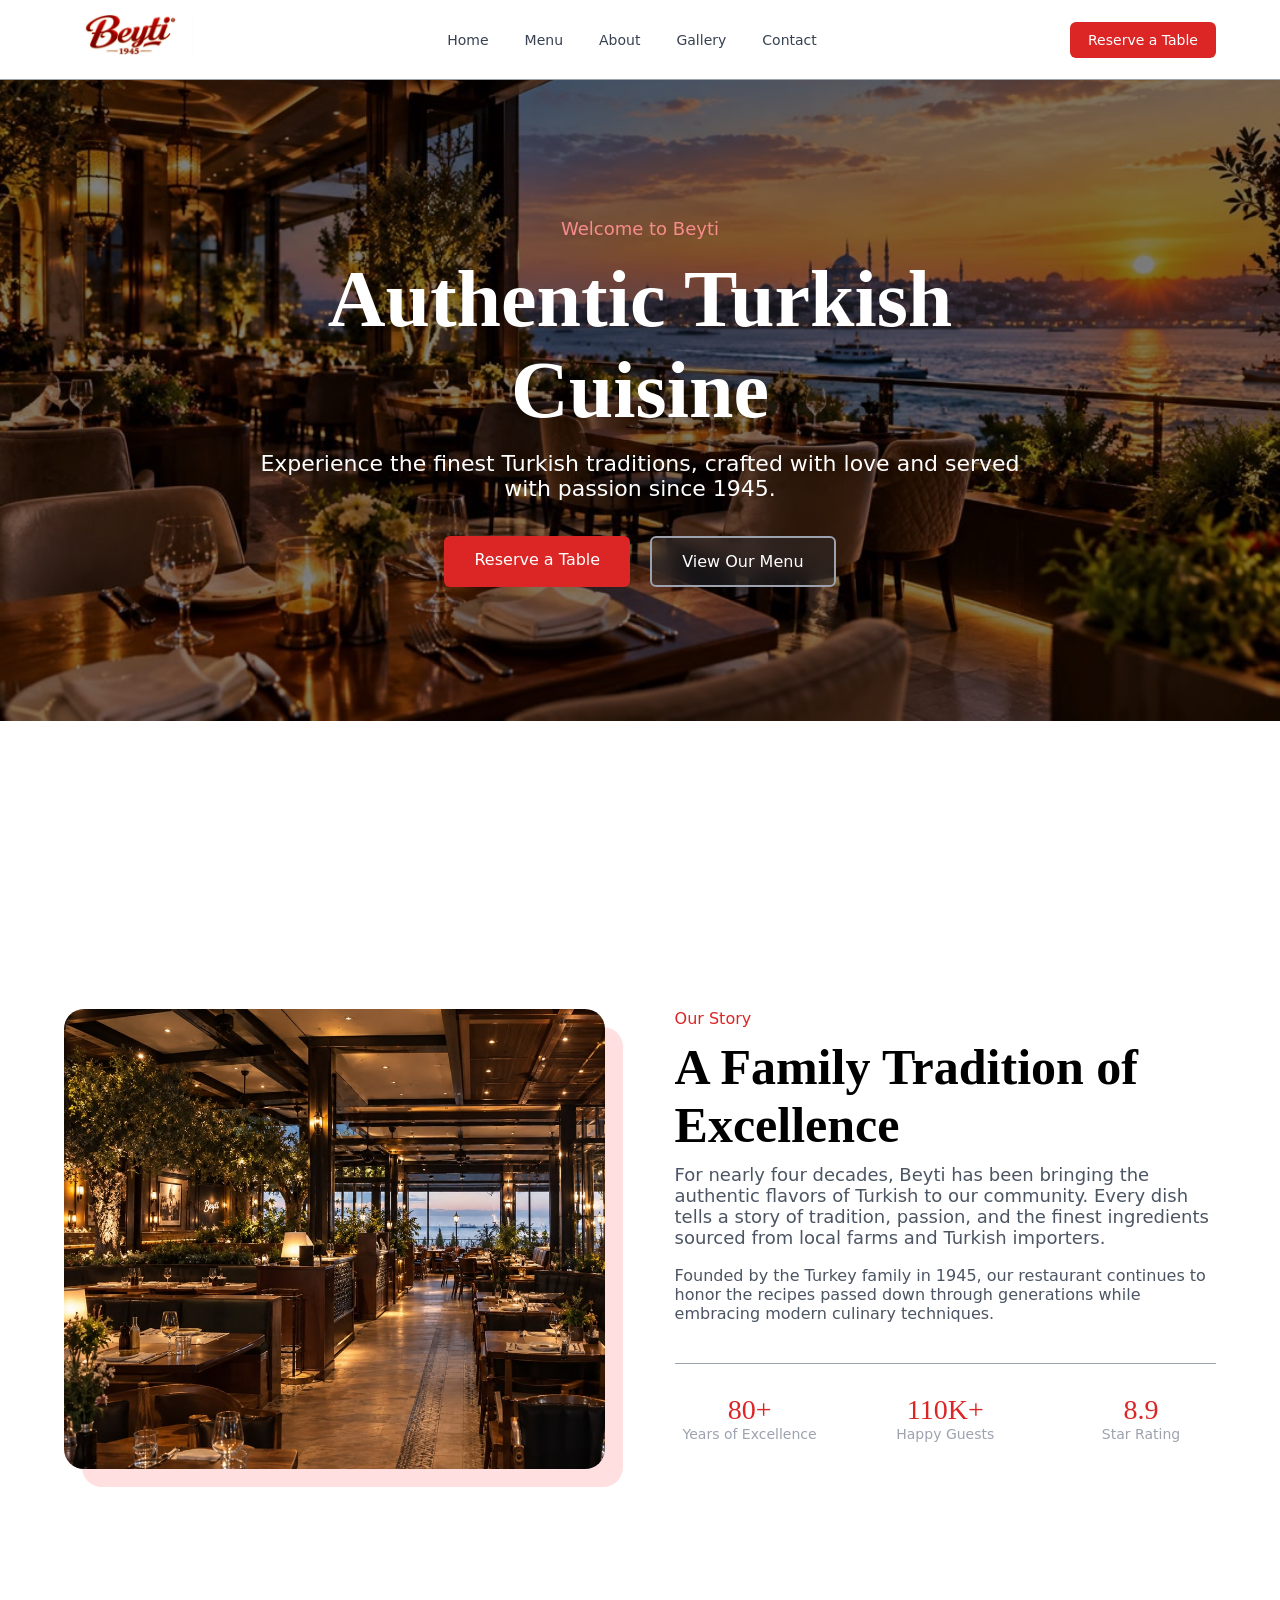
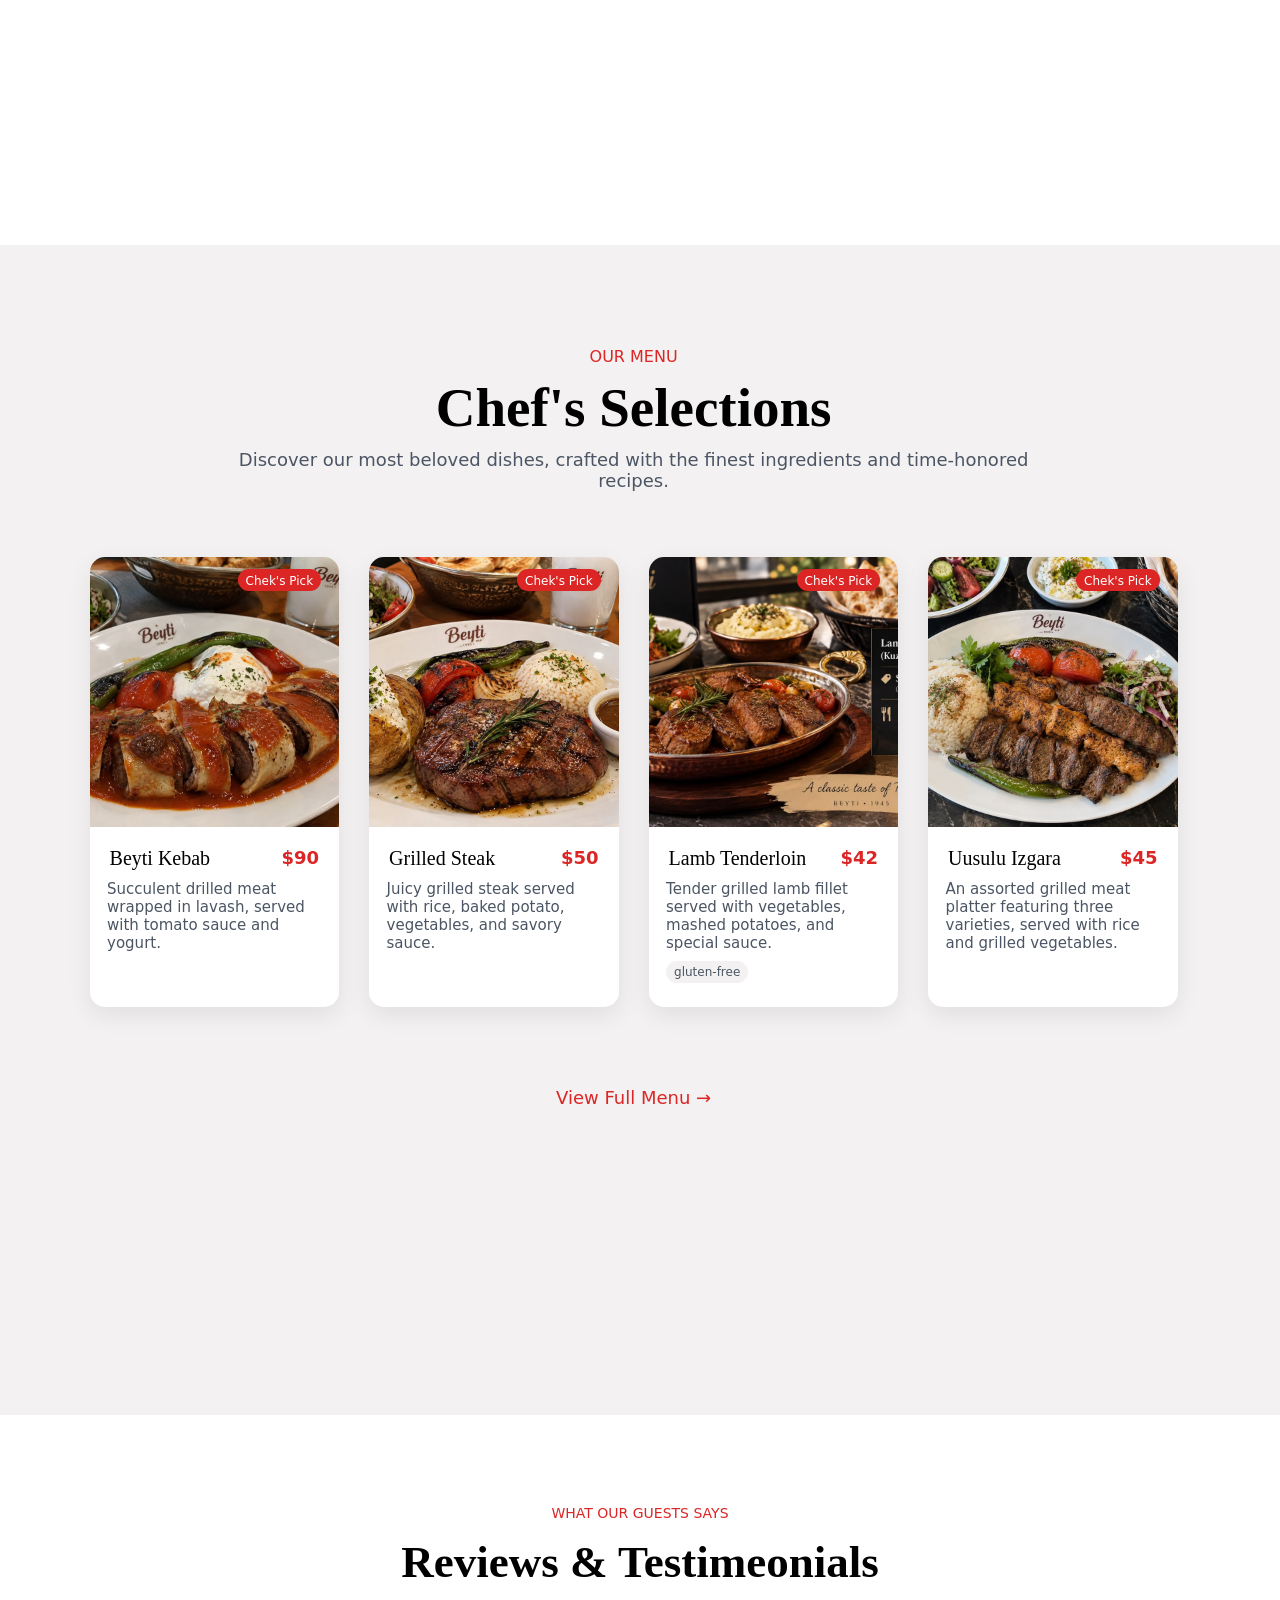
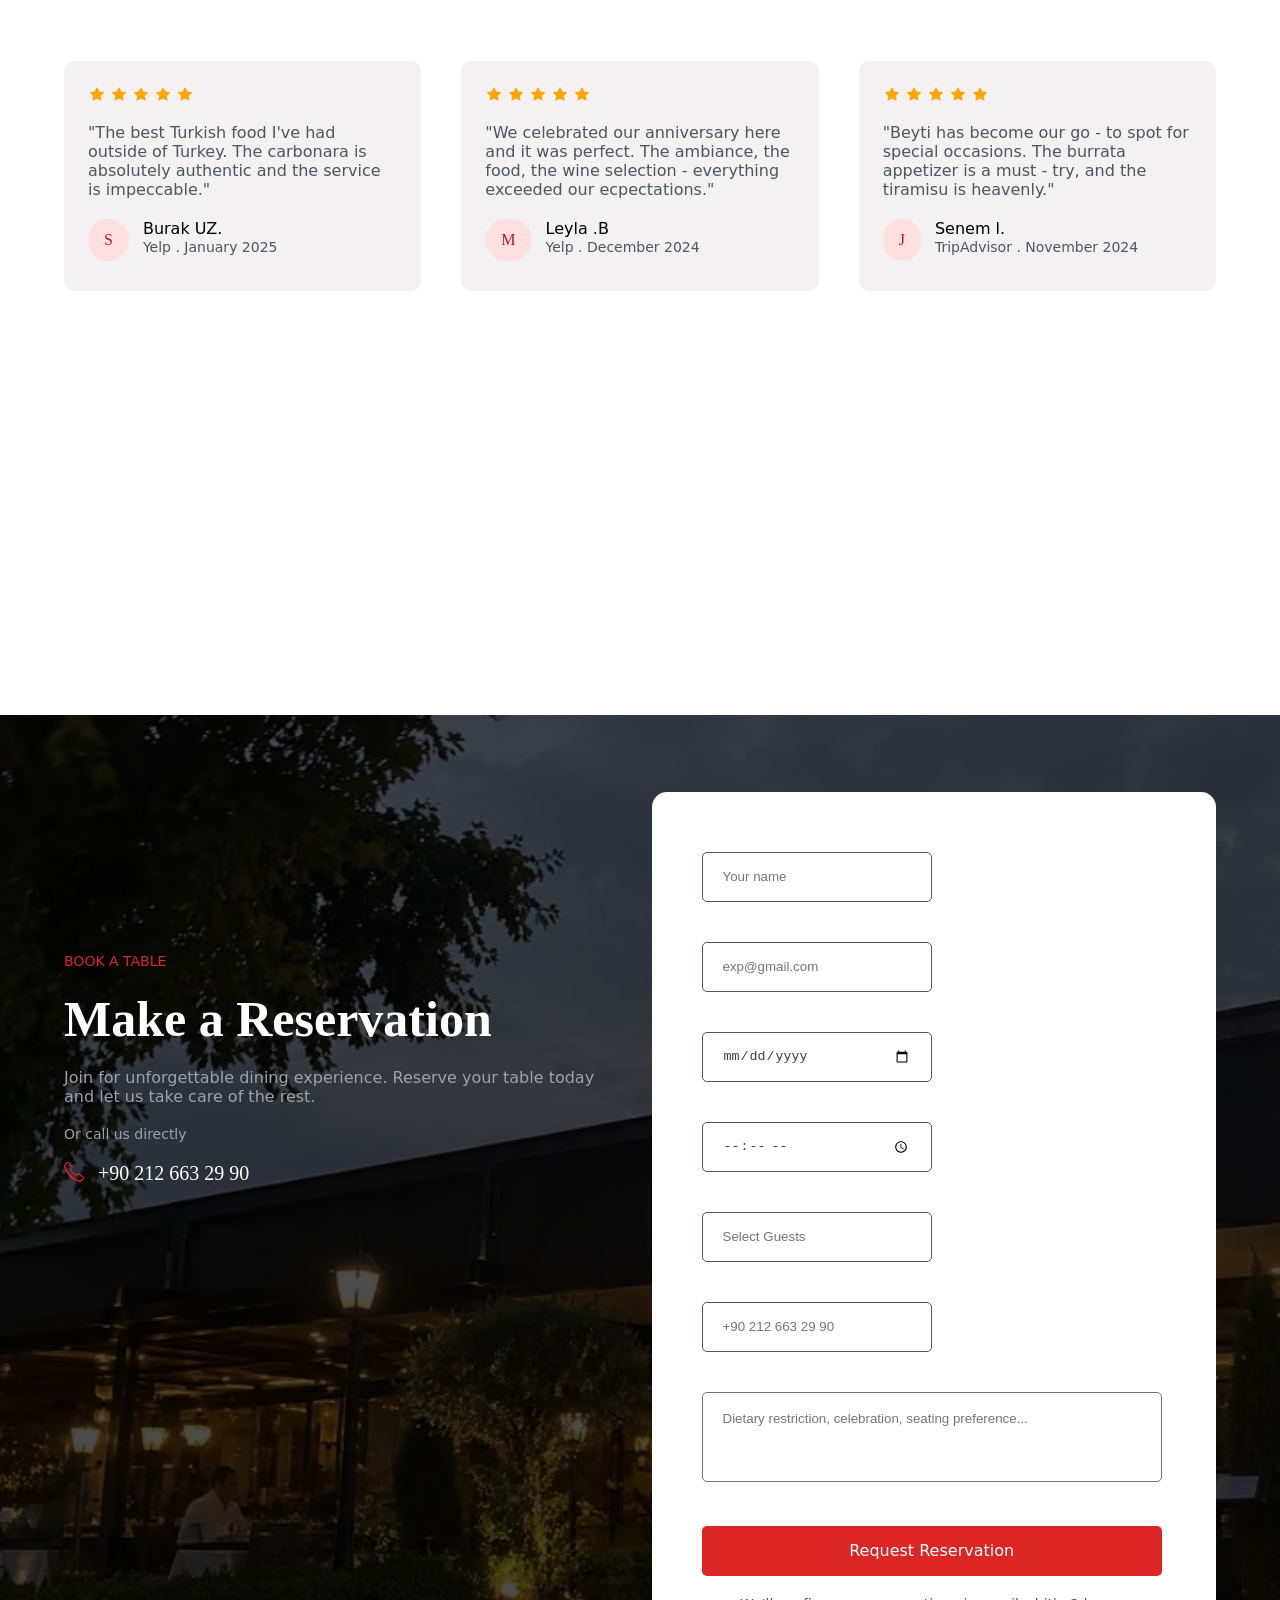
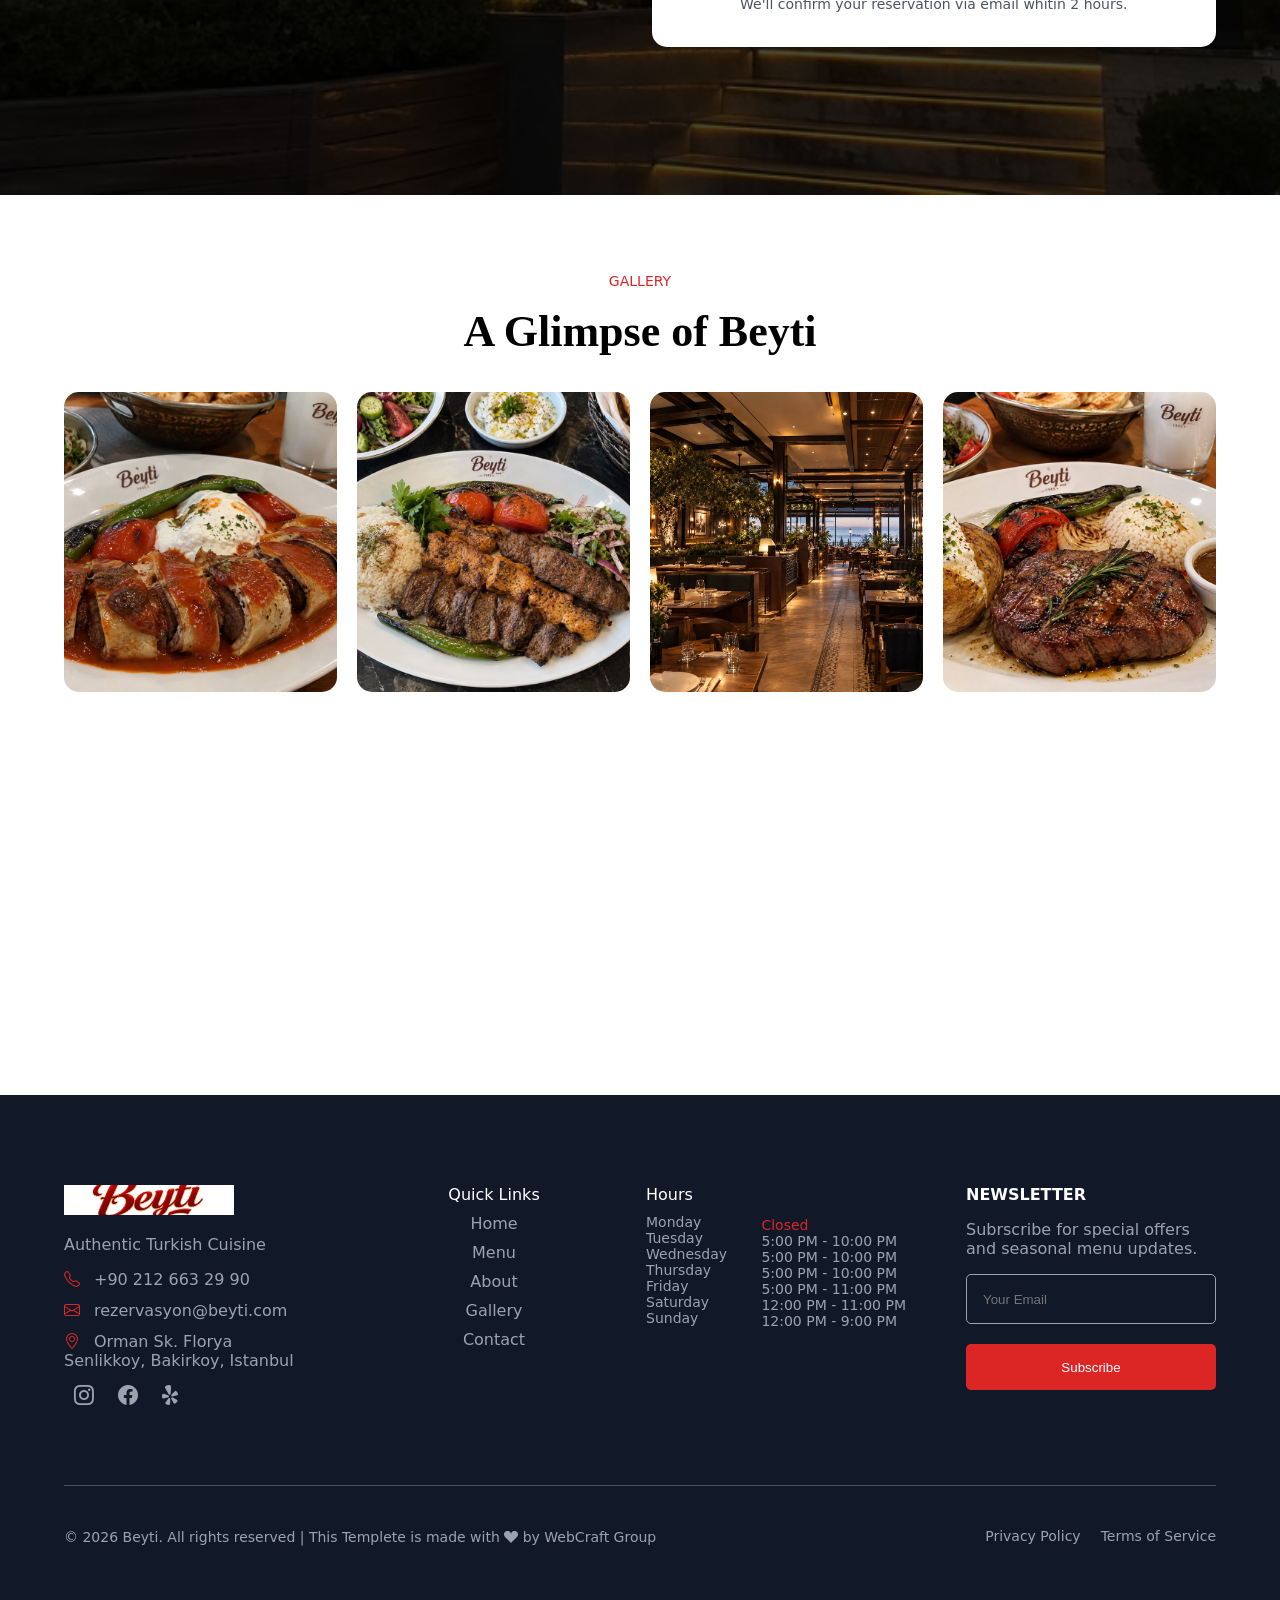
==== index.html @ a71f2f87 "Initial Project" ====
<!DOCTYPE html>
<html lang="en">
<head>
    <meta charset="UTF-8">
    <meta name="viewport" content="width=device-width, initial-scale=1.0">
    <title>Beyti | Authentic Turkish Restaurant</title>
    <link rel="stylesheet" href="assets/css/normalize.css">
    <link rel="stylesheet" href="assets/css/master.css">
    <link rel="stylesheet" href="https://cdn.jsdelivr.net/npm/bootstrap-icons@1.13.1/font/bootstrap-icons.min.css">
    <link rel="icon" href="assets/img/WhatsApp Image 2026-09-13 at 4.40.24 PM.jpeg">
</head>
<body>
    <header id="Head_Hero">
        <figure>
            <nav>
                <div>
                    <figure><img src="assets/img/WhatsApp Image 2026-09-18 at 2.43.49 PM (1).jpeg" alt=""></figure>
                    <input type="checkbox" id="menu">
                    <label for="menu" class="hamburger">☰</label>

                    <ul class="nav-links"> 
                        <li><a href="#">Home</a></li>
                        <li><a href="menu.html">Menu</a></li>
                        <li><a href="about.html">About</a></li>
                        <li><a href="gallery.html">Gallery</a></li>
                        <li><a href="contact.html">Contact</a></li>
                    </ul>
                    <a href="">Reserve a Table</a>
                </div>
            </nav>
            <figure>
                <img src="assets/img/WhatsApp Image 2026-09-18 at 2.13.52 PM (1).jpeg" alt="">
                <div class="details">
                    <span>Welcome to Beyti</span>
                    <h1>Authentic Turkish Cuisine</h1>
                    <p>Experience the finest Turkish traditions, crafted with love and served <br> with passion since 1945.</p>
                    <section>
                        <a href="#Contact_Us">Reserve a Table</a>
                        <a href="#Our_Menu">View Our Menu</a>
                    </section>
                </div>
            </figure>
        </figure>
    </header>
    <!-- ____End_Of_Head_Hero____ -->


    <section id="Our_Story">
        <div>
            <figure>
                <img src="assets/img/WhatsApp Image 2026-09-18 at 1.13.49 PM (1).jpeg" alt="">
            </figure>
            <article>
                <span>Our Story</span>
                <h2>A Family Tradition of <br> Excellence</h2>
                <p>For nearly four decades, Beyti has been bringing the authentic flavors of Turkish to our community. Every dish tells a story of tradition, passion, and the finest ingredients sourced from local farms and Turkish importers.</p>
                <p>Founded by the Turkey family in 1945, our restaurant continues to honor the recipes passed down through generations while embracing modern culinary techniques.</p>
                <section>
                    <div>
                        <span>80+</span>
                        <p>Years of Excellence</p>
                    </div>
                    <div>
                        <span>110K+</span>
                        <p>Happy Guests</p>
                    </div>
                    <div>
                        <span>8.9</span>
                        <p>Star Rating</p>
                    </div>
                </section>
            </article>
        </div>
    </section>
    <!-- ____End_Of_Our_Story____ -->


    <section id="Our_Menu">
        <div>
            <section class="data">
                <span>Our Menu</span>
                <h2>Chef's Selections</h2>
                <p>Discover our most beloved dishes, crafted with the finest ingredients and time-honored <br> recipes.</p>
            </section>
            <section class="menu">
                <article>
                    <figure>
                        <img src="assets/img/WhatsApp Image 2026-09-18 at 2.13.52 PM (2).jpeg" alt="">
                        <div>
                            <span>Chek's Pick</span>
                        </div>
                    </figure>
                    <div>
                        <p>Beyti Kebab</p>
                        <span>$90</span>
                    </div>
                    <p>Succulent drilled meat wrapped in lavash, served with tomato sauce and yogurt.</p>
                </article>
                <article>
                    <figure>
                        <img src="assets/img/WhatsApp Image 2026-09-18 at 2.13.51 PM.jpeg" alt="">
                        <div>
                            <span>Chek's Pick</span>
                        </div>
                    </figure>
                    <div>
                        <p>Grilled Steak</p>
                        <span>$50</span>
                    </div>
                    <p>Juicy grilled steak served with rice, baked potato, vegetables, and savory sauce.</p>
                </article>
                <article>
                    <figure>
                        <img src="assets/img/WhatsApp Image 2026-09-18 at 2.15.02 PM.jpeg" alt="">
                        <div>
                            <span>Chek's Pick</span>
                        </div>
                    </figure>
                    <div>
                        <p>Lamb Tenderloin</p>
                        <span>$42</span>
                    </div>
                    <p>Tender grilled lamb fillet served with vegetables, mashed potatoes, and special sauce.</p>
                    <span>gluten-free</span>
                </article>
                <article>
                    <figure>
                        <img src="assets/img/WhatsApp Image 2026-09-18 at 2.13.52 PM.jpeg" alt="">
                        <div>
                            <span>Chek's Pick</span>
                        </div>
                    </figure>
                    <div>
                        <p>Uusulu Izgara</p>
                        <span>$45</span>
                    </div>
                    <p>An assorted grilled meat platter featuring three varieties, served with rice and grilled vegetables.</p>
                </article>
            </section>
            <section class="view_menu">
                <a href="gallery.html">View Full Menu →</a>
            </section>
        </div>
    </section>
    <!-- ____End_Of_Our_Menu____ -->


    <section id="People_Idea">
        <div>
            <section class="content">
                <p>What Our Guests Says</p>
                <h2>Reviews & Testimeonials</h2>
            </section>
            <section class="messseges">
                <article>
                    <i class="bi bi-star-fill"></i>
                    <i class="bi bi-star-fill"></i>
                    <i class="bi bi-star-fill"></i>
                    <i class="bi bi-star-fill"></i>
                    <i class="bi bi-star-fill"></i>
                    <p>"The best Turkish food I've had outside of Turkey. The carbonara is absolutely authentic and the service is impeccable."</p>
                    <div>
                        <p>S</p>
                        <div>
                            <h4>Burak UZ. </h4>
                            <span>Yelp . January 2025</span>
                        </div>
                    </div>
                </article>
                <article>
                    <i class="bi bi-star-fill"></i>
                    <i class="bi bi-star-fill"></i>
                    <i class="bi bi-star-fill"></i>
                    <i class="bi bi-star-fill"></i>
                    <i class="bi bi-star-fill"></i>
                    <p>"We celebrated our anniversary here and it was perfect. The ambiance, the food, the wine selection - everything exceeded our ecpectations."</p>
                    <div>
                        <p>M</p>
                        <div>
                            <h4>Leyla .B</h4>
                            <span>Yelp . December 2024</span>
                        </div>
                    </div>
                </article>
                <article>
                    <i class="bi bi-star-fill"></i>
                    <i class="bi bi-star-fill"></i>
                    <i class="bi bi-star-fill"></i>
                    <i class="bi bi-star-fill"></i>
                    <i class="bi bi-star-fill"></i>
                    <p>"Beyti has become our go - to spot for special occasions. The burrata appetizer is a must - try, and the tiramisu is heavenly."</p>
                    <div>
                        <p>J</p>
                        <div>
                            <h4>Senem l.</h4>
                            <span>TripAdvisor . November 2024</span>
                        </div>
                    </div>
                </article>
            </section>
        </div>
    </section>
    <!-- ____End_Of_People_Idea____ -->


    <section id="Contact_Us">
        <img src="assets/img/WhatsApp Image 2026-09-18 at 1.13.49 PM.jpeg" alt="">
        <div>
            <section class="data">
                <span>book a table</span>
                <h2>Make a Reservation</h2>
                <p>Join for unforgettable dining experience. Reserve your table today and let us take care of the rest.</p>
                <p>Or call us directly</p>
                <div>
                    <i class="bi bi-telephone"></i>
                    <a href="">+90 212 663 29 90</a>
                </div>
            </section>
            <section class="form">
                <form action="">
                    <input type="text" name="" id="" placeholder="Your name">
                    <input type="email" name="" id="" placeholder="exp@gmail.com">
                    <input type="date" name="" id="">
                    <input type="time" name="" id="">
                    <input type="number" name="" id="" placeholder="Select Guests">
                    <input type="tel" name="" id="" placeholder="+90 212 663 29 90">
                    <textarea name="" id="" placeholder="Dietary restriction, celebration, seating preference..."></textarea>
                    <button type="submit">Request Reservation</button>
                    <p>We'll confirm your reservation via email whitin 2 hours.</p>
                </form>
            </section>
        </div>
    </section>
    <!-- ____End_Of_Contact_Us____ -->


    <section id="Gallery">
        <div>
            <section class="more_details">
                <span>GALLERY</span>
                <h2>A Glimpse of Beyti</h2>
            </section>
            <section class="gallery">
                <div>
                    <figure><img src="assets/img/WhatsApp Image 2026-09-18 at 2.13.52 PM (2).jpeg" alt=""></figure>
                    <figure><img src="assets/img/WhatsApp Image 2026-09-18 at 2.13.52 PM.jpeg" alt=""></figure>
                    <figure><img src="assets/img/WhatsApp Image 2026-09-18 at 1.13.49 PM (1).jpeg" alt=""></figure>
                    <figure><img src="assets/img/WhatsApp Image 2026-09-18 at 2.13.51 PM.jpeg" alt=""></figure>
                </div>
            </section>
        </div>
    </section>
    <!-- ____End_Of_gallery____ -->


    <footer id="Quick_Links">
        <div>
            <section class="links">
                <div>
                    <section>
                        <img src="assets/img/WhatsApp Image 2026-09-18 at 2.43.49 PM (1).jpeg" alt="">
                        <p>Authentic Turkish Cuisine</p>
                        <section>
                            <div>
                                <i class="bi bi-telephone"></i>
                                <a href="">+90 212 663 29 90</a>
                            </div>
                            <div>
                                <i class="bi bi-envelope"></i>
                                <a href="">rezervasyon@beyti.com</a>
                            </div>
                            <div>
                                <i class="bi bi-geo-alt"></i>
                                <span>Orman Sk. Florya <br>Senlikkoy, Bakirkoy, Istanbul</span>
                            </div>
                        </section>
                        <div>
                            <i class="bi bi-instagram"></i>
                            <i class="bi bi-facebook"></i>
                            <i class="bi bi-yelp"></i>
                        </div>
                    </section>
                    <section>
                        <ul>
                            <li>Quick Links</li>
                            <li><a href="#">Home</a></li>
                            <li><a href="menu.html">Menu</a></li>
                            <li><a href="#Our_Story">About</a></li>
                            <li><a href="#Gallery">Gallery</a></li>
                            <li><a href="#Contact_Us">Contact</a></li>
                        </ul>
                    </section>
                    <section>
                        <ul>
                            <li>Hours</li>
                            <li>Monday</li>
                            <li>Tuesday</li>
                            <li>Wednesday</li>
                            <li>Thursday</li>
                            <li>Friday</li>
                            <li>Saturday</li>
                            <li>Sunday</li>
                        </ul>
                        <ul>
                            <li>Closed</li>
                            <li>5:00 PM - 10:00 PM</li>
                            <li>5:00 PM - 10:00 PM</li>
                            <li>5:00 PM - 10:00 PM</li>
                            <li>5:00 PM - 11:00 PM</li>
                            <li>12:00 PM - 11:00 PM</li>
                            <li>12:00 PM - 9:00 PM</li>
                        </ul>
                    </section>
                    <section>
                        <h4>NEWSLETTER</h4>
                        <p>Subrscribe for special offers and seasonal menu updates.</p>
                        <form action="">
                            <input type="email" name="" id="" placeholder="Your Email">
                            <button type="submit">Subscribe</button>
                        </form>
                    </section>
                </div>
            </section>
            <section class="footer_content">
                <div>
                    <p>© 2026 Beyti. All rights reserved | This Templete is made with <i class="bi bi-suit-heart-fill"></i> by WebCraft Group</p>
                </div>
                <div>
                    <a href="">Privacy Policy</a>
                    <a href="">Terms of Service</a>
                </div>
            </section>
        </div>
    </footer>
    <!-- ____End_Of_Quick_Links____ -->
</body>
</html>
---- assets/css/master.css ----
#Head_Hero{
    width: 100%;
    min-height: 105vh;
    >figure{
        width: 100%;
        >nav{
            width: 100%;
            height: 80px;
            border-bottom: 1px solid var(--footer-text);
            position: fixed;  
            background-color: white; 
            top: 0;
            left: 0;
            z-index: 100;
            >div{
                width: 90%;
                height: 100%;
                margin-left: 5%;
                display: flex;
                justify-content: space-between;
                align-items: center;
                >figure{
                    width: 130px;
                    height: 50px;
                    >img{
                        width: 100%;
                        height: 40px;
                    }
                }
                >ul{
                    display: flex;
                    gap: 4px;
                    >li{
                        >a{
                            padding: 12px 16px;
                            font-family: var(--inter);
                            font-size: 14px;
                            color: var(--nav-color);
                            font-weight: 500;
                            transition: .3s;
                        }
                        &:hover>a{
                            color: var(--contact-bg);
                        }
                    }
                }
                >a{
                    padding: 10px 18px;
                    background-color: var(--link-bg);
                    font-family: var(--inter);
                    color: white;
                    font-weight: 500;
                    font-size: 14px;
                    border-radius: 6px;
                    transition: .4s;
                    &:hover{
                        background-color: var(--contact-bg);
                    }
                }
            }
        }
        >figure{
            width: 100%;
            height: 85%;
            position: relative;
            display: flex;
            >img{
                width: 100%;
                height: 100%;
                filter: brightness(50%);
            }
            .details{
                width: 70%;
                height: 300px;
                position: absolute;
                margin: 17% 15%;
                display: block;
                text-align: center;
                >span{
                    color: var(--text-red);
                    font-family: var(--inter);
                    font-size: 18px;
                }
                >h1,p{
                    color: white;
                }
                >h1{
                    font-size: 80px;
                    margin-block: 15px;
                }
                >p{
                    font-family: var(--inter);
                    font-size: 22px;
                }
                >section{
                    display: flex;
                    justify-content: center;
                    >a{
                        color: white;
                        font-family: var(--inter);
                        background-color: var(--link-bg);
                        padding: 14px 30px;
                        margin-inline: 10px;
                        border-radius: 6px;
                        margin-top: 35px;
                        transition: .4s;
                        font-weight: 500;
                        &:nth-of-type(2){
                            border: 2px solid var(--footer-text);
                            background-color: rgba(50, 55, 65, 0.35);
                            backdrop-filter: blur(10px);
                        }
                        &:hover{
                            &:nth-of-type(1){
                                background-color: var(--contact-bg);
                            }
                            &:nth-of-type(2){
                                border: 2px solid white;
                            }
                        }
                    }
                }
            }
        }
    }
}
/* ____End_Of_Head_Hero____ */


#Our_Story{
    width: 100%;
    min-height: 100vh;
    display: flex;
    >div{
        width: 90%;
        height: 460px;
        margin: 5% 5%;
        display: flex;
        justify-content: space-between;
        >figure{
            width: 47%;
            height: 100%;
            >img{
                width: 100%;
                height: 100%;
                border-radius: 20px;
                box-shadow: 18px 18px  var(--img-shadow);
            }
        }
        >article{
            width: 47%;
            height: 100%;
            >span,p{
                font-family: var(--inter);
            }
            >span{
                color: var(--link-bg);  
                font-size: 16px;   
                font-weight: 500;
            }
            >h2{
                font-size: 50px;
                margin-block: 10px;
            }
            >p{
                color: var(--text-color);
                &:nth-of-type(1){
                    font-size: 18px;
                    margin-bottom: 18px;
                }
            }
            >section{
                width: 100%;
                height: 100px;
                border-top: 1px solid var(--footer-text);
                margin-top: 40px;
                justify-content: space-between;
                display: flex;
                >div{
                    width: 150px;
                    height: 100px;
                    display: block;
                    text-align: center;
                    margin-top: 30px;
                    >span{
                        color: var(--link-bg);
                        font-family: var(--playfair);
                        font-size: 28px;
                    }
                    >p{
                        color: var(--footer-text);
                        font-size: 14px;
                        font-weight: 500;
                    }
                }
            }
        }
    }
}
/* ____End_Of_Our_Story____ */


#Our_Menu{
    width: 100%;
    min-height: 130vh;
    background-color: var(--background-color);
    display: flex;
    >div{
        width: 85%;
        height: 80%;
        margin: 8% 7%;
        .data{
            width: 100%;
            height: 180px;
            display: block;
            text-align: center;
            >span,p{
                font-family: var(--inter);
            }
            >span{
                color: var(--link-bg);
                font-weight: 500;
                text-transform: uppercase;
            }
            >h2{
                margin-block: 10px;
                font-size: 55px;
            }
            >p{
                color: var(--text-color);
                font-size: 18px;
                font-weight: 500;
            }
        }
        .menu{
            width: 100%;
            height: 450px;
            display: grid;
            grid-template-columns: repeat(4, 1fr);
            grid-template-rows: repeat(3, 1fr);
            gap: 30px;
            margin-top: 30px;
            >article{
                background-color: white;
                border-radius: 15px;
                box-shadow: 0 8px 25px rgba(0, 0, 0, 0.08);
                overflow: hidden;
                transition: .4s;
                &:nth-of-type(1){
                    grid-area: 1 / 1 / span 3 / span 1;
                }
                &:nth-of-type(2){
                    grid-area: 1 / 2 / span 3 / span 1;
                }
                &:nth-of-type(3){
                    grid-area: 1 / 3 / span 3 / span 1;
                }
                &:nth-of-type(4){
                    grid-area: 1 / 4 / span 3 / span 1;
                }
                &:hover{
                    transform: translateY(10px);
                }
                >figure{
                    width: 100%;
                    height: 60%;
                    position: relative;
                    display: flex;
                    >img{
                        width: 100%;
                        height: 100%;  
                    }
                    >div{
                        padding:  2px 4px;
                        background-color: var(--link-bg);
                        position: absolute;
                        border-radius: 20px;
                        right: 14px;
                        margin: 12px 4px;
                        >span{
                            font-size: 12px;
                            font-family: var(--inter);
                            color: white;
                            padding: 4px;
                        }
                    }
                }
                >div{
                    padding: 20px;
                    display: flex;
                    justify-content: space-between;
                    >p{
                        font-size: 20px;
                    }
                    >span{
                        color: var(--link-bg);
                        font-weight: bold;
                        font-family: var(--inter);
                        font-size: 18px;
                    }
                }
                >p,span{
                    font-family: var(--inter);
                }
                >p{
                    width: 85%;
                    margin: 10px 7%;
                    color: var(--text-color);
                    font-size: 15px;
                    margin-top: -10px;
                }
                >span{
                    background-color: var(--background-color);
                    font-size: 12px;
                    padding: 4px 8px;
                    font-weight: 500;
                    border-radius: 50px;
                    margin-left: 7%;
                    color: var(--text-color);
                }
            }
        }
        .view_menu{
            margin-top: 80px;
            display: flex;
            justify-content: center;
            >a{
                color: var(--link-bg);
                font-family: var(--inter);
                font-size: 18px;
                font-weight: 500;
                transition: .3s;
                &:hover{
                    color: var(--contact-bg);
                }
            }
        }
    }
}
/* ____End_Of_Our_Menu____ */


#People_Idea{
    width: 100%;
    min-height: 100vh;
    display: flex;
    >div{
        width: 90%;
        height: 100%;
        margin-left: 5%;
        .content{
            width: 100%;
            height: 200px;
            display: block;
            text-align: center;
            >p{
                margin-top: 90px;
                color: var(--link-bg);
                font-family: var(--inter);
                text-transform: uppercase;
                font-size: 14px;
                font-weight: 500;
            }
            >h2{
                font-size: 45px;
                margin-top: 15px;
            }
        }
        .messseges{
            width: 100%;
            height: 230px;
            display: grid;
            grid-template-columns: repeat(3, 1fr);
            grid-template-rows: repeat(1, fr);
            gap: 40px;
            margin-top: -44px;
            >article{
                background-color: var(--background-color);
                border-radius: 10px;
                padding: 24px;
                >i{
                    color: orange;
                    margin-inline: 2px;
                    font-size: 14px;
                }
                >p{
                    font-family: var(--inter);
                    margin-block: 20px;
                    color: var(--text-color);
                    font-weight: 500;
                }
                >div{
                    display: flex;
                    >p{
                        padding: 12px 16px;
                        background-color: var(--img-shadow);
                        border-radius: 50px;
                        color: var(--contact-bg);
                    }
                    >div{
                        margin-left: 14px;
                        >h4,span{
                            font-family: var(--inter);
                        }
                        >h4{
                            font-weight: 500;
                        }
                        >span{
                            font-size: 14px;
                            font-weight: 500;
                            color: var(--text-color);
                        }
                    }
                }
            }
        }
    }
}
/* ____End_Of_People_Idea____ */


#Contact_Us{
    width: 100%;
    min-height: 120vh;
    display: flex;
    >img{
        width: 100%;
        height: 120vh;
        position: relative;
        filter: brightness(30%);
    }
    >div{
        width: 90%;
        height: 95vh;
        margin: 6% 5%;
        position: absolute;
        display: flex;
        justify-content: space-between;
        .data{
            width: 49%;
            height: 300px;
            display: block;
            margin-top: 160px;
            >span,p{
                font-family: var(--inter);
            }
            >span{
                color: var(--link-bg);
                text-transform: uppercase;
                font-weight: 500;
                font-size: 14px;
            }
            >h2{
                color: white;
                margin-block: 20px;
                font-size: 50px;
            }
            >p{
                color: var(--footer-text);
                font-weight: 500;
                &:nth-of-type(2){
                    margin-block: 20px;
                    font-size: 14px;
                }
            }
            >div{
                >i,a{
                    font-size: 20px;
                }
                >i{
                    color: var(--link-bg);
                    margin-right: 10px;
                }
                >a{
                    color: white;
                    transition: .3s;
                    &:hover{
                        color: var(--link-bg);
                    }
                }
            }
        }
        .form{
            width: 49%;
            height: 100%;
            background-color: white;
            border-radius: 15px;
            padding: 40px;
            >form{
                >input,textarea,button{
                    margin: 20px 10px;
                    border-radius: 5px;
                }
                >input{
                    width: 230px;
                    height: 50px;
                    border: 1px solid var(--text-color);
                    padding: 20px;
                    color: var(--nav-color);
                }
                >textarea{
                    width: 95%;
                    height: 90px;
                    padding: 18px 20px;
                    font-family: Arial, "Helvetica Neue", Helvetica, sans-serif;
                    resize: none;
                    color: var(--nav-color);
                }
                >button,p{
                    font-family: var(--inter)
                }
                >button{
                    width: 95%;
                    height: 50px;
                    background-color: var(--link-bg);
                    border: none;
                    color: white;
                    cursor: pointer;
                    font-size: 16px;
                    transition: .3s;
                    &:hover{
                        background-color: var(--contact-bg);
                    }
                }
                >p{
                    text-align: center;
                    color: var(--text-color);
                    font-size: 14px;
                }
            }
        }
    }
}
/* ____End_Of_Contact_Us____ */


#Gallery{
    width: 100%;
    min-height: 100vh;
    display: flex;
    >div{
        width: 90%;
        margin: 6% 5%;
        .more_details{
            width: 100%;
            height: 120px;
            text-align: center;
            >span{
                color: var(--link-bg);
                font-family: var(--inter);
                font-size: 14px;
                font-weight: 500;
            }
            >h2{
                font-size: 44px;
                margin-top: 1rem;
            }
        }
        .gallery{
            >div{
                width: 100%;
                height: 300px;
                display: grid;
                grid-template-columns: repeat(4,1fr);
                grid-template-rows: repeat(1, 1fr);
                gap: 20px;
                position: relative;
                >figure{
                    border-radius: 15px;
                    overflow: hidden;
                    >img{
                        width: 100%;
                        height: 100%;
                        transition: .3s;
                    }
                    &:hover>img{
                        transform: scale(1.1);
                    }
                }
            }
        }
    }
}
/* ____End_Of_Quick_Links____ */


#Quick_Links{
    width: 100%;
    min-height: 80vh;
    background-color: var(--footer-bg);
    display: flex;
    >div{
        width: 90%;
        margin-left: 5%;
        .links{
            width: 100%;
            height: 300px;
            margin-top: 90px;
            >div{
                height: 100%;
                display: grid;
                grid-template-columns: repeat(4, 1fr);
                grid-template-rows: repeat(1, 1fr);
                gap: 30px;
                >section{
                    &:nth-of-type(1){  
                        width: 300px;
                        >img{
                            width: 140px;
                            height: 30px;
                        }
                        >p{
                            color: var(--footer-text);
                            font-family: var(--inter);
                            margin-block: 16px;
                        }
                        >section{
                            >div{
                                margin-block: 12px;
                                >i{
                                    color: var(--link-bg);
                                    margin-right: 10px;
                                }
                                >a{
                                    color: var(--footer-text);
                                    font-family: var(--inter);
                                    transition: .3s;
                                    &:hover{
                                        color: var(--lighter);
                                    }
                                }
                                >span{
                                    color: var(--footer-text);
                                    font-family: var(--inter);
                                }
                            }
                        }
                        >div{
                            margin-block: 14px;
                            >i{
                                color: var(--footer-text);
                                padding: 10px;
                                font-size: 20px;
                                transition: .3s;
                                cursor: pointer;
                                &:hover{
                                    color: var(--lighter);
                                }
                            }
                        }
                    }
                    &:nth-of-type(2){
                        width: 200px;
                        >ul{
                            display: block;
                            text-align: center;
                            >li{
                                margin-bottom: 10px;
                                color: white;
                                font-family: var(--inter);
                                font-weight: 500;
                                >a{
                                    color: var(--footer-text);
                                    padding: 4px 10px;
                                    transition: .4s;
                                    font-weight: normal;
                                }
                                &:hover>a{
                                    border-bottom: 1px solid var(--last-text);
                                    color: var(--lighter);
                                }
                            }
                        }
                    }
                    &:nth-of-type(3){
                        width: 260px;
                        display: flex;
                        justify-content: space-between;
                        margin-right: 30px;
                        >ul{
                            display: block;
                            >li{
                                &:nth-of-type(1){
                                    color: white;
                                    font-weight: 500;
                                    margin-bottom: 10px;
                                    font-size: 16px;
                                }
                                font-family: var(--inter);
                                color: var(--footer-text);
                                font-size: 14px;
                            }
                            &:nth-of-type(2){
                                margin-top: 32px;
                                >li{
                                    &:nth-of-type(1){
                                        color: var(--link-bg);
                                        margin-bottom: 0;
                                        font-size: 14px;
                                    }
                                }
                            }
                        }
                    }
                    &:nth-of-type(4){
                        display: block;
                        >h4,p{
                            font-family: var(--inter);
                        }
                        >h4{
                            color: white;
                        }
                        >p{
                            margin-block: 1rem;
                            color: var(--footer-text);
                        }
                        >form{
                            display: block;
                            >input{
                                width: 250px;
                                height: 50px;
                                padding: 1rem;
                                border-radius: 5px;
                                border: 1px solid var(--footer-text);
                                background-color: transparent;
                                color: var(--footer-text);
                            }
                            >button{
                                width: 250px;
                                height: 46px;
                                margin-top: 20px;
                                background-color: var(--link-bg);
                                border: none;
                                border-radius: 5px;
                                color: white;
                                cursor: pointer;
                                transition: .3s;
                                &:hover{
                                    background-color: var(--contact-bg);
                                }
                            }
                        }
                    }
                }
            }
        }
        .footer_content{
            width: 100%;
            height: 60px;
            border-top: 1px solid var(--text-color);
            display: flex;
            justify-content: space-between;
            align-items: end;
            >div{
                >p,a{
                    color: var(--footer-text);
                    font-family: var(--inter);
                    font-size: 14px;
                }
                >a{
                    transition: .3s;
                    &:nth-of-type(1){
                        margin-right: 1rem;
                    }
                    &:hover{
                        color: var(--lighter);
                    }
                }
            }
        }
    }
}
/* ____End_Of_Quick_Links____ */
/* =================================================
   RESPONSIVE DESIGN + HAMBURGER MENU
   ================================================= */

/* ---------- DEFAULT ---------- */

#menu {
    display: none;
}

.hamburger {
    display: none;
}

.mobile-reserve {
    display: none;
}


/* =================================================
   TABLET
   ================================================= */

@media (max-width: 1024px) {

    /* ---------- NAVBAR ---------- */

    #Head_Hero > figure > nav > div {
        width: 92%;
        margin-left: 4%;
    }

    #Head_Hero > figure > nav > div > ul {
        gap: 0;
    }

    #Head_Hero > figure > nav > div > ul > li > a {
        padding: 10px 10px;
        font-size: 13px;
    }

    #Head_Hero > figure > nav > div > a {
        padding: 9px 13px;
        font-size: 13px;
    }


    /* ---------- HERO ---------- */

    #Head_Hero {
        min-height: 90vh;
    }

    #Head_Hero > figure > figure {
        height: 90vh;
    }

    #Head_Hero > figure > figure .details {
        width: 90%;
        margin: 18% 5%;
    }

    #Head_Hero > figure > figure .details > h1 {
        font-size: 60px;
    }

    #Head_Hero > figure > figure .details > p {
        font-size: 18px;
    }


    /* ---------- OUR STORY ---------- */

    #Our_Story > div {
        width: 90%;
        height: auto;
        margin: 8% 5%;
        gap: 40px;
    }

    #Our_Story > div > article > h2 {
        font-size: 40px;
    }


    /* ---------- MENU ---------- */

    #Our_Menu > div {
        width: 90%;
        margin: 8% 5%;
    }

    #Our_Menu > div .menu {
        grid-template-columns: repeat(2, 1fr);
        height: auto;
    }

    #Our_Menu > div .menu > article {
        grid-area: auto !important;
        min-height: 450px;
    }


    /* ---------- REVIEWS ---------- */

    #People_Idea > div {
        width: 90%;
        margin-left: 5%;
    }

    #People_Idea > div .messseges {
        height: auto;
        grid-template-columns: repeat(2, 1fr);
    }

    #People_Idea > div .messseges > article:nth-of-type(3) {
        grid-column: 1 / 3;
    }


    /* ---------- CONTACT ---------- */

    #Contact_Us > div {
        width: 90%;
        margin: 6% 5%;
    }

    #Contact_Us > div .form {
        padding: 25px;
    }

    #Contact_Us > div .form > form > input {
        width: 46%;
    }


    /* ---------- GALLERY ---------- */

    #Gallery > div {
        width: 90%;
        margin: 8% 5%;
    }

    #Gallery > div .gallery > div {
        grid-template-columns: repeat(2, 1fr);
        height: 500px;
    }


    /* ---------- FOOTER ---------- */

    #Quick_Links > div {
        width: 90%;
        margin-left: 5%;
    }

    #Quick_Links > div .links {
        height: auto;
    }

    #Quick_Links > div .links > div {
        grid-template-columns: repeat(2, 1fr);
        row-gap: 50px;
        height: auto;
    }
}


/* =================================================
   MOBILE
   ================================================= */

@media (max-width: 768px) {

    /* ---------- NAVBAR ---------- */

    #Head_Hero > figure > nav {
        height: 70px;
    }

    #Head_Hero > figure > nav > div {
        width: 90%;
        margin-left: 5%;
        position: relative;
    }


    /* ---------- LOGO ---------- */

    #Head_Hero > figure > nav > div > figure {
        width: 130px;
        height: 35px;
    }

    #Head_Hero > figure > nav > div > figure > img {
        height: 35px;
    }


    /* ---------- HAMBURGER ---------- */

    #menu {
        display: none;
    }

    .hamburger {
        display: block;
        color: var(--nav-color);
        font-size: 30px;
        line-height: 1;
        cursor: pointer;
        margin-left: auto;
        margin-right: 15px;
        user-select: none;
    }


    /* ---------- MOBILE NAV MENU ---------- */

    #Head_Hero > figure > nav > div > .nav-links {
        display: none;
        position: absolute;
        top: 58px;
        left: 0;
        width: 100%;
        padding: 15px 0;
        background-color: white;
        flex-direction: column;
        gap: 0;
        box-shadow: 0 5px 15px rgba(0, 0, 0, 0.12);
        z-index: 1000;
    }

    #menu:checked ~ .nav-links {
        display: flex;
    }


    /* ---------- NAV LINKS ---------- */

    #Head_Hero > figure > nav > div > .nav-links > li {
        width: 100%;
    }

    #Head_Hero > figure > nav > div > .nav-links > li > a {
        display: block;
        width: 100%;
        padding: 15px 20px;
        font-size: 15px;
    }


    /* ---------- MOBILE RESERVE ---------- */

    #Head_Hero > figure > nav > div > .nav-links > .mobile-reserve {
        display: block;
        width: 100%;
    }

    #Head_Hero > figure > nav > div > .nav-links > .mobile-reserve > a {
        display: block;
        width: 90%;
        margin: 10px auto 5px;
        padding: 13px 20px;
        background-color: #c9a227;
        color: white;
        text-align: center;
        border-radius: 4px;
    }


    /* ---------- ORIGINAL RESERVE ---------- */

    #Head_Hero > figure > nav > div > a {
        display: none;
    }


    /* =================================================
       HERO
       ================================================= */

    #Head_Hero {
        min-height: 80vh;
    }

    #Head_Hero > figure > figure {
        height: 80vh;
        min-height: 600px;
    }

    #Head_Hero > figure > figure > img {
        width: 100%;
        height: 100%;
    }

    #Head_Hero > figure > figure .details {
        width: 90%;
        height: auto;
        margin: 0;
        left: 5%;
        top: 50%;
        transform: translateY(-50%);
    }

    #Head_Hero > figure > figure .details > span {
        font-size: 15px;
    }

    #Head_Hero > figure > figure .details > h1 {
        font-size: 42px;
        line-height: 1.15;
        margin-block: 12px;
    }

    #Head_Hero > figure > figure .details > p {
        font-size: 16px;
        line-height: 1.6;
        margin-bottom: 0;
    }

    #Head_Hero > figure > figure .details > p br {
        display: none;
    }


    /* ---------- HERO LINKS ---------- */

    #Head_Hero > figure > figure .details > section {
        flex-direction: column;
        align-items: center;
        gap: 14px;
        margin-top: 25px;
    }

    #Head_Hero > figure > figure .details > section > a {
        width: 220px;
        box-sizing: border-box;
        text-align: center;
        margin: 0;
        padding: 13px 20px;
    }


    /* =================================================
       OUR STORY
       ================================================= */

    #Our_Story {
        min-height: auto;
        padding: 70px 0;
    }

    #Our_Story > div {
        width: 90%;
        margin: 0 5%;
        display: flex;
        flex-direction: column;
        height: auto;
        gap: 50px;
    }

    #Our_Story > div > figure {
        width: 100%;
        height: 350px;
    }

    #Our_Story > div > article {
        width: 100%;
        height: auto;
    }

    #Our_Story > div > article > h2 {
        font-size: 38px;
        line-height: 1.2;
    }

    #Our_Story > div > article > h2 br {
        display: none;
    }

    #Our_Story > div > article > p {
        font-size: 16px;
        line-height: 1.7;
    }

    #Our_Story > div > article > section {
        height: auto;
        margin-top: 30px;
        padding-top: 20px;
    }

    #Our_Story > div > article > section > div {
        width: 30%;
        margin-top: 20px;
    }


    /* =================================================
       OUR MENU
       ================================================= */

    #Our_Menu {
        min-height: auto;
        padding: 70px 0;
    }

    #Our_Menu > div {
        width: 90%;
        margin: 0 5%;
    }

    #Our_Menu > div .data {
        height: auto;
        margin-bottom: 40px;
    }

    #Our_Menu > div .data > h2 {
        font-size: 40px;
    }

    #Our_Menu > div .data > p {
        font-size: 16px;
        line-height: 1.6;
    }

    #Our_Menu > div .data > p br {
        display: none;
    }


    /* ---------- MENU CARDS ---------- */

    #Our_Menu > div .menu {
        display: grid;
        grid-template-columns: 1fr;
        height: auto;
        gap: 25px;
        margin-top: 20px;
    }

    #Our_Menu > div .menu > article {
        grid-area: auto !important;
        min-height: auto;
        padding-bottom: 20px;
    }

    #Our_Menu > div .menu > article > figure {
        height: 260px;
    }

    #Our_Menu > div .menu > article > div {
        padding: 18px;
    }

    #Our_Menu > div .menu > article > p {
        line-height: 1.5;
    }

    #Our_Menu > div .view_menu {
        margin-top: 40px;
    }


    /* =================================================
       REVIEWS
       ================================================= */

    #People_Idea {
        min-height: auto;
        padding: 70px 0;
    }

    #People_Idea > div {
        width: 90%;
        margin-left: 5%;
    }

    #People_Idea > div .content {
        height: auto;
        margin-bottom: 40px;
    }

    #People_Idea > div .content > p {
        margin-top: 0;
    }

    #People_Idea > div .content > h2 {
        font-size: 38px;
    }

    #People_Idea > div .messseges {
        display: grid;
        grid-template-columns: 1fr;
        height: auto;
        gap: 20px;
        margin-top: 0;
    }

    #People_Idea > div .messseges > article:nth-of-type(3) {
        grid-column: auto;
    }


    /* =================================================
       CONTACT
       ================================================= */

    #Contact_Us {
        min-height: auto;
        position: relative;
    }

    #Contact_Us > img {
        width: 100%;
        height: 1100px;
    }

    #Contact_Us > div {
        width: 90%;
        height: auto;
        margin: 0 5%;
        top: 60px;
        display: flex;
        flex-direction: column;
        gap: 40px;
    }

    #Contact_Us > div .data {
        width: 100%;
        height: auto;
        margin-top: 0;
    }

    #Contact_Us > div .data > h2 {
        font-size: 40px;
    }

    #Contact_Us > div .form {
        width: 100%;
        height: auto;
        padding: 25px;
        box-sizing: border-box;
    }

    #Contact_Us > div .form > form {
        width: 100%;
    }


    /* ---------- FORM INPUTS ---------- */

    #Contact_Us > div .form > form > input {
        width: 100%;
        height: 50px;
        margin: 10px 0;
        box-sizing: border-box;
    }

    #Contact_Us > div .form > form > textarea {
        width: 100%;
        height: 100px;
        margin: 10px 0;
        box-sizing: border-box;
    }


    /* ---------- DATE + TIME INPUTS ---------- */

    #Contact_Us > div .form > form > input[type="date"],
    #Contact_Us > div .form > form > input[type="time"] {
        width: 100%;
        min-width: 0;
        max-width: 100%;
        height: 50px;
        padding: 12px;
        margin: 10px 0;
        box-sizing: border-box;
        display: block;
        font-size: 14px;
    }

    #Contact_Us > div .form > form > input[type="date"]::-webkit-datetime-edit,
    #Contact_Us > div .form > form > input[type="time"]::-webkit-datetime-edit {
        padding: 0;
    }


    /* ---------- FORM BUTTON ---------- */

    #Contact_Us > div .form > form > button {
        width: 100%;
        height: 50px;
        margin: 10px 0;
        box-sizing: border-box;
    }


    /* =================================================
       GALLERY
       ================================================= */

    #Gallery {
        min-height: auto;
        padding: 70px 0;
    }

    #Gallery > div {
        width: 90%;
        margin: 0 5%;
    }

    #Gallery > div .more_details {
        height: auto;
        margin-bottom: 30px;
    }

    #Gallery > div .more_details > h2 {
        font-size: 38px;
    }

    #Gallery > div .gallery > div {
        grid-template-columns: 1fr 1fr;
        grid-template-rows: repeat(2, 180px);
        height: auto;
        gap: 12px;
    }


    /* =================================================
       FOOTER
       ================================================= */

    #Quick_Links {
        min-height: auto;
        padding: 60px 0 30px;
    }

    #Quick_Links > div {
        width: 90%;
        margin-left: 5%;
    }

    #Quick_Links > div .links {
        height: auto;
        margin-top: 0;
    }

    #Quick_Links > div .links > div {
        grid-template-columns: 1fr;
        gap: 45px;
    }

    #Quick_Links > div .links > div > section {
        width: 100% !important;
    }

    #Quick_Links > div .links > div > section:nth-of-type(2) > ul {
        text-align: left;
    }

    #Quick_Links > div .links > div > section:nth-of-type(3) {
        margin-right: 0;
    }

    #Quick_Links > div .links > div > section:nth-of-type(4) > form > input,
    #Quick_Links > div .links > div > section:nth-of-type(4) > form > button {
        width: 100%;
    }


    /* ---------- FOOTER BOTTOM ---------- */

    #Quick_Links > div .footer_content {
        height: auto;
        margin-top: 50px;
        padding-top: 20px;
        display: flex;
        flex-direction: column;
        align-items: flex-start;
        gap: 15px;
    }

    #Quick_Links > div .footer_content > div > p {
        line-height: 1.6;
    }
}


/* =================================================
   SMALL MOBILE
   ================================================= */

@media (max-width: 480px) {

    /* ---------- NAVBAR ---------- */

    #Head_Hero > figure > nav > div > figure {
        width: 115px;
    }

    .hamburger {
        font-size: 27px;
        margin-right: 5px;
    }


    /* ---------- HERO ---------- */

    #Head_Hero > figure > figure .details > h1 {
        font-size: 34px;
    }

    #Head_Hero > figure > figure .details > p {
        font-size: 14px;
    }

    /* فاصله بین متن و دو لینک */
    #Head_Hero > figure > figure .details > section {
        margin-top: 30px;
        gap: 16px;
    }

    #Head_Hero > figure > figure .details > section > a {
        width: 200px;
        font-size: 14px;
        padding: 13px 18px;
    }


    /* ---------- STORY ---------- */

    #Our_Story > div > figure {
        height: 280px;
    }

    #Our_Story > div > article > h2 {
        font-size: 32px;
    }

    #Our_Story > div > article > section > div > span {
        font-size: 22px;
    }

    #Our_Story > div > article > section > div > p {
        font-size: 11px;
    }


    /* ---------- MENU ---------- */

    #Our_Menu > div .data > h2 {
        font-size: 34px;
    }


    /* ---------- REVIEWS ---------- */

    #People_Idea > div .content > h2 {
        font-size: 32px;
    }


    /* ---------- CONTACT ---------- */

    #Contact_Us > img {
        height: 1150px;
    }

    #Contact_Us > div .data > h2 {
        font-size: 34px;
    }

    /* تاریخ و ساعت در موبایل کاملاً فیت */
    #Contact_Us > div .form > form > input[type="date"],
    #Contact_Us > div .form > form > input[type="time"] {
        width: 100%;
        height: 48px;
        padding: 10px;
        font-size: 13px;
        box-sizing: border-box;
    }


    /* ---------- GALLERY ---------- */

    #Gallery > div .more_details > h2 {
        font-size: 32px;
    }

    #Gallery > div .gallery > div {
        grid-template-columns: 1fr;
        grid-template-rows: repeat(4, 200px);
        height: auto;
    }
}

/* ____Home_Page_Ends_In_This_Line____ */










/* ____Gallery_Page_Starts_From_Here____ */
#Gallery_Head{
    width: 100%;
    min-height: 90vh;
    background-color: var(--footer-bg);
    >section{
        width: 100%;
        height: 90vh;
        >nav{
            width: 100%;
            height: 80px;
            border-bottom: 1px solid var(--footer-text);
            position: fixed;  
            background-color: white; 
            top: 0;
            left: 0;
            z-index: 100;
            >div{
                width: 90%;
                height: 100%;
                margin-left: 5%;
                display: flex;
                justify-content: space-between;
                align-items: center;
                >figure{
                    width: 130px;
                    height: 50px;
                    >img{
                        width: 100%;
                        height: 40px;
                    }
                }
                >ul{
                    display: flex;
                    gap: 4px;
                    >li{
                        >a{
                            padding: 12px 16px;
                            font-family: var(--inter);
                            font-size: 14px;
                            color: var(--nav-color);
                            font-weight: 500;
                            transition: .3s;
                        }
                        &:hover>a{
                            color: var(--contact-bg);
                        }
                    }
                }
                >a{
                    padding: 10px 18px;
                    background-color: var(--link-bg);
                    font-family: var(--inter);
                    color: white;
                    font-weight: 500;
                    font-size: 14px;
                    border-radius: 6px;
                    transition: .4s;
                    &:hover{
                        background-color: var(--contact-bg);
                    }
                }
            }
        }
        >div{
            display: flex;
            width: 100%;
            height: 570px;
            >section{
                width: 60%;
                height: 200px;
                margin: 16% 20%;
                text-align: center;
                >span,p{
                    font-family: var(--inter);
                }
                >span{
                    color: var(--text-red);
                    font-size: 14px;
                    font-weight: 500;
                    letter-spacing: 1px;
                }
                >h1{
                    font-size: 64px;
                    margin-block: 1rem;
                    color: white;
                }
                >p{
                    color: var(--footer-text);
                    font-weight: 500;
                    font-size: 17px;
                }
            }
        }
    }
}
/* ____End_Of_Gallery_Hero____ */


#Pictures_Tab{
    width: 100%;
    min-height: 145vh;
    background-color: var(--background-color);
    display: flex;
    >section{
        width: 90%;
        height: 145vh;
        margin-left: 5%;
        .content{
            width: 100%;
            height: 290px;
            text-align: center;
            >h2{
                font-size: 46px;
                margin-top: 90px;
            }
            >p{
                font-family: var(--inter);
                color: var(--text-color);
                font-size: 17px;
                font-weight: 500;
                margin-top: 10px;
            }
            >div{
                margin-top: 40px;
                >a{
                    &:nth-of-type(1){
                        background-color: var(--link-bg);
                        color: white;
                    }
                    margin-inline: 6px;
                    background-color: white;
                    padding: 6px 12px;
                    font-family: var(--inter);
                    font-size: 14px;
                    font-weight: 500;
                    border-radius: 50px;
                    color: var(--text-color);
                    transition: .3s;
                    &:nth-of-type(2),
                    &:nth-of-type(3),
                    &:nth-of-type(4){
                        &:hover{
                            border: 1px solid var(--text-red);
                        }
                    }
                }
            }
        }
        .photoes{
            width: 100%;
            height: 540px;
            display: grid;
            grid-template-columns: repeat(4, 1fr);
            grid-template-rows: repeat(2, 1fr);
            gap: 14px;
            margin-top: -96px;
            >figure{
                border-radius: 10px;
                width: 100%;
                height: 100%;
                overflow: hidden;
                >img{
                    width: 100%;
                    height: 100%;
                    transition: .4s;
                    &:hover{
                        transform: scale(1.1);
                    }
                }
            }
        }
    }
}
/* ____End_Of_Pictures_Tab____ */


#Social_Information{
    width: 100%;
    height: 40vh;
    background-color: white;
    display: flex;
    justify-content: center;
    align-items: center;
    >div{
        width: 600px;
        height: 165px;
        text-align: center;
        >div{
            margin-bottom: 12px;
            display: flex;
            justify-content: center;
            >i,h2{
                color: var(--link-bg);
            }
            >i{
                font-size: 30px;
            }
            >h2{
                margin-left: 8px;
            }
        }
        >p,a{
            font-family: var(--inter);
            font-weight: 500;
        }
        >p{
            margin-bottom: 40px;
            color: var(--text-color);
        }
        >a{
            padding: 16px 40px;
            border-radius: 5px;
            color: white;
            background: linear-gradient(135deg, #833ab4, #fd1d1d, #fcb045);
        }
    }
}
/* ____End_Of_Social_Information____~ */


#Quick_Links{
    width: 100%;
    min-height: 80vh;
    background-color: var(--footer-bg);
    display: flex;
    >div{
        width: 90%;
        margin-left: 5%;
        .links{
            width: 100%;
            height: 300px;
            margin-top: 90px;
            >div{
                height: 100%;
                display: grid;
                grid-template-columns: repeat(4, 1fr);
                grid-template-rows: repeat(1, 1fr);
                gap: 30px;
                >section{
                    &:nth-of-type(1){  
                        width: 300px;
                        >img{
                            width: 170px;
                            height: 30px;
                        }
                        >p{
                            color: var(--footer-text);
                            font-family: var(--inter);
                            margin-block: 16px;
                        }
                        >section{
                            >div{
                                margin-block: 12px;
                                >i{
                                    color: var(--link-bg);
                                    margin-right: 10px;
                                }
                                >a{
                                    color: var(--footer-text);
                                    font-family: var(--inter);
                                    transition: .3s;
                                    &:hover{
                                        color: var(--lighter);
                                    }
                                }
                                >span{
                                    color: var(--footer-text);
                                    font-family: var(--inter);
                                }
                            }
                        }
                        >div{
                            margin-block: 14px;
                            >i{
                                color: var(--footer-text);
                                padding: 10px;
                                font-size: 20px;
                                transition: .3s;
                                cursor: pointer;
                                &:hover{
                                    color: var(--lighter);
                                }
                            }
                        }
                    }
                    &:nth-of-type(2){
                        width: 200px;
                        >ul{
                            display: block;
                            text-align: center;
                            >li{
                                margin-bottom: 10px;
                                color: white;
                                font-family: var(--inter);
                                font-weight: 500;
                                >a{
                                    color: var(--footer-text);
                                    padding: 4px 10px;
                                    transition: .4s;
                                    font-weight: normal;
                                }
                                &:hover>a{
                                    border-bottom: 1px solid var(--last-text);
                                    color: var(--lighter);
                                }
                            }
                        }
                    }
                    &:nth-of-type(3){
                        width: 260px;
                        display: flex;
                        justify-content: space-between;
                        margin-right: 30px;
                        >ul{
                            display: block;
                            >li{
                                &:nth-of-type(1){
                                    color: white;
                                    font-weight: 500;
                                    margin-bottom: 10px;
                                    font-size: 16px;
                                }
                                font-family: var(--inter);
                                color: var(--footer-text);
                                font-size: 14px;
                            }
                            &:nth-of-type(2){
                                margin-top: 32px;
                                >li{
                                    &:nth-of-type(1){
                                        color: var(--link-bg);
                                        margin-bottom: 0;
                                        font-size: 14px;
                                    }
                                }
                            }
                        }
                    }
                    &:nth-of-type(4){
                        display: block;
                        >h4,p{
                            font-family: var(--inter);
                        }
                        >h4{
                            color: white;
                        }
                        >p{
                            margin-block: 1rem;
                            color: var(--footer-text);
                        }
                        >form{
                            display: block;
                            >input{
                                width: 250px;
                                height: 50px;
                                padding: 1rem;
                                border-radius: 5px;
                                border: 1px solid var(--footer-text);
                                background-color: transparent;
                                color: var(--footer-text);
                            }
                            >button{
                                width: 250px;
                                height: 46px;
                                margin-top: 20px;
                                background-color: var(--link-bg);
                                border: none;
                                border-radius: 5px;
                                color: white;
                                cursor: pointer;
                                transition: .3s;
                                &:hover{
                                    background-color: var(--contact-bg);
                                }
                            }
                        }
                    }
                }
            }
        }
        .footer_content{
            width: 100%;
            height: 60px;
            border-top: 1px solid var(--text-color);
            display: flex;
            justify-content: space-between;
            align-items: end;
            >div{
                >p,a{
                    color: var(--footer-text);
                    font-family: var(--inter);
                    font-size: 14px;
                }
                >a{
                    transition: .3s;
                    &:nth-of-type(1){
                        margin-right: 1rem;
                    }
                    &:hover{
                        color: var(--lighter);
                    }
                }
            }
        }
    }
}
/* ____End_Of_Quick_Links____ */
/* =========================
   RESPONSIVE GALLERY
========================= */

/* Desktop - Hamburger hidden */
#Gallery_Head > section > nav > div > #menu{
    display: none;
}

#Gallery_Head > section > nav > div > .hamburger{
    display: none;
}


/* =========================
   TABLET
========================= */

@media (max-width: 1000px){

    #Gallery_Head{
        min-height: 80vh;

        >section{
            height: 80vh;

            >nav{
                >div{
                    width: 92%;
                    margin-left: 4%;

                    >figure{
                        width: 140px;

                        >img{
                            height: 35px;
                        }
                    }

                    >ul{
                        gap: 0;

                        >li{
                            >a{
                                padding: 10px 10px;
                                font-size: 13px;
                            }
                        }
                    }

                    >a{
                        padding: 9px 14px;
                        font-size: 13px;
                    }
                }
            }

            >div{
                height: 500px;

                >section{
                    width: 80%;
                    margin: 20% 10%;

                    >h1{
                        font-size: 52px;
                    }

                    >p{
                        font-size: 16px;
                    }
                }
            }
        }
    }


    #Pictures_Tab{
        min-height: auto;

        >section{
            width: 92%;
            margin-left: 4%;
            height: auto;

            .content{
                height: 260px;

                >h2{
                    font-size: 40px;
                }
            }

            .photoes{
                height: auto;
                margin-top: -60px;
                grid-template-columns: repeat(2, 1fr);
                grid-template-rows: auto;
                gap: 14px;

                >figure{
                    height: 250px;

                    >img{
                        object-fit: cover;
                    }
                }
            }
        }
    }


    #Social_Information{
        height: 35vh;

        >div{
            width: 80%;
        }
    }


    #Quick_Links{
        >div{
            width: 92%;
            margin-left: 4%;

            .links{
                height: auto;

                >div{
                    grid-template-columns: repeat(2, 1fr);
                    grid-template-rows: auto;
                    row-gap: 50px;

                    >section{
                        &:nth-of-type(1),
                        &:nth-of-type(2),
                        &:nth-of-type(3),
                        &:nth-of-type(4){
                            width: 100%;
                        }
                    }
                }
            }

            .footer_content{
                height: auto;
                padding: 20px 0;
                align-items: center;
            }
        }
    }
}


/* =========================
   MOBILE
========================= */

@media (max-width: 768px){

    #Gallery_Head{
        min-height: 70vh;

        >section{
            height: 70vh;

            >nav{
                height: 70px;

                >div{
                    width: 90%;
                    margin-left: 5%;

                    >figure{
                        width: 130px;
                    }

                    >#menu{
                        display: none;
                    }

                    >.hamburger{
                        display: block;
                        font-size: 28px;
                        cursor: pointer;
                        color: var(--nav-color);
                        order: 3;
                    }

                    >ul{
                        display: none;
                        position: absolute;
                        top: 70px;
                        left: 0;
                        width: 100%;
                        background-color: white;
                        flex-direction: column;
                        padding: 10px 0;
                        border-top: 1px solid var(--footer-text);

                        >li{
                            width: 100%;
                            text-align: center;

                            >a{
                                display: block;
                                padding: 14px;
                            }
                        }
                    }

                    >#menu:checked ~ .nav-links{
                        display: flex;
                    }

                    >a{
                        display: none;
                    }
                }
            }

            >div{
                height: 450px;

                >section{
                    width: 90%;
                    margin: 30% 5%;

                    >span{
                        font-size: 12px;
                    }

                    >h1{
                        font-size: 42px;
                        line-height: 1.1;
                    }

                    >p{
                        font-size: 14px;

                        >br{
                            display: none;
                        }
                    }
                }
            }
        }
    }


    /* =========================
       GALLERY - 2 IMAGES
       IN EACH ROW
    ========================= */

    #Pictures_Tab{
        min-height: auto;

        >section{
            width: 90%;
            margin-left: 5%;
            height: auto;

            .content{
                height: 250px;

                >h2{
                    font-size: 32px;
                    margin-top: 60px;
                }

                >p{
                    font-size: 14px;
                }

                >div{
                    margin-top: 30px;

                    >a{
                        margin-inline: 2px;
                        padding: 6px 10px;
                        font-size: 12px;
                    }
                }
            }

            .photoes{
                width: 100%;
                height: auto;
                margin-top: -30px;

                display: grid;
                grid-template-columns: repeat(2, 1fr);
                grid-template-rows: auto;
                gap: 10px;

                >figure{
                    width: 100%;
                    height: 190px;
                    border-radius: 8px;

                    >img{
                        width: 100%;
                        height: 100%;
                        object-fit: cover;
                    }
                }
            }
        }
    }


    /* =========================
       SOCIAL
    ========================= */

    #Social_Information{
        height: auto;
        padding: 70px 0;

        >div{
            width: 90%;
            height: auto;

            >div{
                >i{
                    font-size: 25px;
                }

                >h2{
                    font-size: 22px;
                }
            }

            >p{
                font-size: 14px;
                line-height: 1.7;

                >br{
                    display: none;
                }
            }

            >a{
                display: inline-block;
                padding: 14px 25px;
                font-size: 14px;
            }
        }
    }


    /* =========================
       FOOTER - ONE COLUMN
    ========================= */

    #Quick_Links{
        min-height: auto;

        >div{
            width: 90%;
            margin-left: 5%;

            .links{
                height: auto;
                margin-top: 60px;

                >div{
                    display: grid;
                    grid-template-columns: 1fr;
                    grid-template-rows: auto;
                    gap: 45px;

                    >section{

                        &:nth-of-type(1),
                        &:nth-of-type(2),
                        &:nth-of-type(3),
                        &:nth-of-type(4){
                            width: 100%;
                        }

                        &:nth-of-type(2){
                            >ul{
                                text-align: left;
                            }
                        }

                        &:nth-of-type(3){
                            margin-right: 0;
                        }

                        &:nth-of-type(4){
                            >form{
                                >input,
                                >button{
                                    width: 100%;
                                    max-width: 300px;
                                }
                            }
                        }
                    }
                }
            }

            .footer_content{
                height: auto;
                padding: 20px 0;
                gap: 15px;
                flex-direction: column;
                align-items: center;
                text-align: center;

                >div{
                    >p{
                        font-size: 12px;
                    }
                }
            }
        }
    }
}


/* =========================
   SMALL MOBILE
========================= */

@media (max-width: 480px){

    #Gallery_Head{
        >section{

            >div{
                height: 420px;

                >section{
                    margin-top: 35%;

                    >h1{
                        font-size: 34px;
                    }
                }
            }
        }
    }


    /* Gallery stays 2 columns */

    #Pictures_Tab{

        >section{

            .content{
                height: 230px;

                >h2{
                    font-size: 28px;
                }

                >div{
                    >a{
                        padding: 6px 8px;
                        font-size: 11px;
                    }
                }
            }

            .photoes{
                grid-template-columns: repeat(2, 1fr);
                gap: 8px;

                >figure{
                    height: 155px;
                }
            }
        }
    }


    /* Footer stays ONE column */

    #Quick_Links{

        >div{

            .links{

                >div{
                    grid-template-columns: 1fr;
                    gap: 40px;

                    >section{
                        width: 100%;
                    }
                }
            }
        }
    }
}
/* ____Gallery_Page_Ends_In_This_Line____ */











/* ____Contact_Page_Starts_From_Here____ */
#Contact_Head{
    width: 100%;
    min-height: 90vh;
    background-color: var(--footer-bg);
    >section{
        width: 100%;
        height: 90vh;
        >nav{
            width: 100%;
            height: 80px;
            border-bottom: 1px solid var(--footer-text);
            position: fixed;  
            background-color: white; 
            top: 0;
            left: 0;
            z-index: 100;
            >div{
                width: 90%;
                height: 100%;
                margin-left: 5%;
                display: flex;
                justify-content: space-between;
                align-items: center;
                >figure{
                    width: 130px;
                    height: 50px;
                    >img{
                        width: 100%;
                        height: 40px;
                    }
                }
                >ul{
                    display: flex;
                    gap: 4px;
                    >li{
                        >a{
                            padding: 12px 16px;
                            font-family: var(--inter);
                            font-size: 14px;
                            color: var(--nav-color);
                            font-weight: 500;
                            transition: .3s;
                        }
                        &:hover>a{
                            color: var(--contact-bg);
                        }
                    }
                }
                >a{
                    padding: 10px 18px;
                    background-color: var(--link-bg);
                    font-family: var(--inter);
                    color: white;
                    font-weight: 500;
                    font-size: 14px;
                    border-radius: 6px;
                    transition: .4s;
                    &:hover{
                        background-color: var(--contact-bg);
                    }
                }
            }
        }
        >div{
            display: flex;
            width: 100%;
            height: 570px;
            >section{
                width: 60%;
                height: 200px;
                margin: 16% 20%;
                text-align: center;
                >span,p{
                    font-family: var(--inter);
                }
                >span{
                    color: var(--text-red);
                    font-size: 14px;
                    font-weight: 500;
                    letter-spacing: 1px;
                }
                >h1{
                    font-size: 64px;
                    margin-block: 1rem;
                    color: white;
                }
                >p{
                    color: var(--footer-text);
                    font-weight: 500;
                    font-size: 17px;
                }
            }
        }
    }
}
/* ____End_Of_Contact_Hero____ */


#Our_Location{
    width: 100%;
    min-height: 140vh;
    >main{
        width: 90%;
        height: 140vh;
        margin-left: 5%;
        .lacation_head{
            width: 100%;
            height: 300px;
            display: flex;
            justify-content: center;
            align-items: center;
            >div{
                text-align: center;
                >span,p{
                    font-family: var(--inter);
                    font-weight: 500;
                }
                >span{
                    color: var(--link-bg);
                    font-size: 14px;
                    letter-spacing: 1px;
                }
                >h2{
                    margin-block: 10px;
                    font-size: 44px;
                }
                >p{
                    color: var(--text-color);
                    font-size: 17px;
                }
            }
        }
        .lacation_map{
            width: 100%;
            height: 500px;
            display: flex;
            justify-content: space-between;
            .connections{
                width: 48%;
                height: 100%;
                >div{
                    width: 100%;
                    height: 220px;
                    display: grid;
                    grid-template-columns: repeat(2, 1fr);
                    grid-template-rows: repeat(2, 1fr);
                    gap: 20px;
                    >div{
                        padding: 6px;
                        display: flex;
                        .icon{
                            padding: 10px 8px;
                            >i{
                                background-color: var(--img-shadow);
                                padding: 12px;
                                border-radius: 50px;
                                color: var(--contact-bg);
                                font-size: 18px;
                            }
                        }
                        >div{
                            margin-top: 8px;
                            >h4{
                                font-family: Arial, "Helvetica Neue", Helvetica, sans-serif;
                                font-size: 16px;
                                color: var(--nav-color);
                                margin-bottom: 4px;
                            }
                            >p,a{
                                color: var(--text-color);
                                font-family: var(--inter);
                                font-weight: 500;
                                font-size: 14px;
                                transition: .3s;
                            }
                            >p{
                                &:nth-of-type(1){
                                    margin-bottom: 4px;
                                }
                            }
                            >a{
                                padding: 2px 4px;
                                &:hover{
                                    color: var(--contact-bg);
                                }
                            }
                        }
                    }
                }
                >section{
                    width: 100%;
                    height: 220px;
                    background-color: var(--background-color);
                    margin-top: 44px;
                    border-radius: 10px;
                    padding: 20px;
                    display: flex; 
                    justify-content: space-between;
                    >div{
                        >h3{
                            margin-bottom: 10px;
                        }
                        >ul{
                            >li{
                                color: var(--text-color);
                                font-family: var(--inter);
                                font-size: 14px;
                                margin-block: 3px;
                                font-weight: 500;
                            }
                        }
                    }
                    >ul{
                        margin-top: 28px;
                        >li{
                            text-align: right;
                            &:nth-of-type(1){
                                color: var(--link-bg);
                            }
                            color: var(--nav-color);
                            font-weight: 500;
                            font-family: var(--inter);
                            font-size: 14px;
                            margin-block: 3px;
                            
                        }
                    }
                }
            }
            .map{
                width: 49%;
                height: 97%;
                >figure{
                    height: 100%;
                    position: relative;
                    >img{
                        width: 100%;
                        height: 100%;
                        border-radius: 10px;
                        filter: brightness(60%);
                        display: block;
                    }
                    >a{
                        padding: 12px 22px;
                        background-color: white;
                        position: absolute;
                        top: 46%;
                        left: 32%;
                        font-family: var(--inter);
                        color: var(--nav-color);
                        font-weight: 500;
                        border-radius: 5px;
                    }
                }
            }
        }
    }
}
/* ____End_Of_Our_Location____ */


#Contact_Us{
    width: 100%;
    min-height: 120vh;
    display: flex;
    >img{
        width: 100%;
        height: 120vh;
        position: relative;
        filter: brightness(30%);
    }
    >div{
        width: 90%;
        height: 95vh;
        margin: 6% 5%;
        position: absolute;
        display: flex;
        justify-content: space-between;
        .data{
            width: 49%;
            height: 300px;
            display: block;
            margin-top: 160px;
            >span,p{
                font-family: var(--inter);
            }
            >span{
                color: var(--link-bg);
                text-transform: uppercase;
                font-weight: 500;
                font-size: 14px;
            }
            >h2{
                color: white;
                margin-block: 20px;
                font-size: 50px;
            }
            >p{
                color: var(--footer-text);
                font-weight: 500;
                &:nth-of-type(2){
                    margin-block: 20px;
                    font-size: 14px;
                }
            }
            >div{
                >i,a{
                    font-size: 20px;
                }
                >i{
                    color: var(--link-bg);
                    margin-right: 10px;
                }
                >a{
                    color: white;
                    transition: .3s;
                    &:hover{
                        color: var(--link-bg);
                    }
                }
            }
        }
        .form{
            width: 49%;
            height: 100%;
            background-color: white;
            border-radius: 15px;
            padding: 40px;
            >form{
                >input,textarea,button{
                    margin: 20px 10px;
                    border-radius: 5px;
                }
                >input{
                    width: 230px;
                    height: 50px;
                    border: 1px solid var(--text-color);
                    padding: 20px;
                    color: var(--nav-color);
                }
                >textarea{
                    width: 95%;
                    height: 90px;
                    padding: 18px 20px;
                    font-family: Arial, "Helvetica Neue", Helvetica, sans-serif;
                    resize: none;
                    color: var(--nav-color);
                }
                >button,p{
                    font-family: var(--inter)
                }
                >button{
                    width: 95%;
                    height: 50px;
                    background-color: var(--link-bg);
                    border: none;
                    color: white;
                    cursor: pointer;
                    font-size: 16px;
                    transition: .3s;
                    &:hover{
                        background-color: var(--contact-bg);
                    }
                }
                >p{
                    text-align: center;
                    color: var(--text-color);
                    font-size: 14px;
                }
            }
        }
    }
}
/* ____End_Of_Contact_Us____ */


#Private_Events{
    width: 100%;
    min-height: 100vh;
    display: flex;
    justify-content: center;
    align-items: center;
    >div{
        width: 90%;
        height: 460px;
        display: flex;
        justify-content: space-between;
        >div{
            width: 48%;
            height: 100%;
            >span,p{
                font-family: var(--inter);
                font-weight: 500;
            }
            >span{
                color: var(--link-bg);
                letter-spacing: 1px;
                text-transform: uppercase;
                font-size: 14px;
            }
            >h2{
                margin-block: 20px;
                font-size: 40px;
            }
            >p{
                color: var(--text-color);
                font-size: 17px;
            }
            >div{
                margin-block: 40px;
                >p{
                    margin-block: 22px;
                    color: var(--text-color);
                    >i{
                        color: var(--contact-bg);
                    }
                }
            }
            .a_link{
                >a{
                    padding: 12px 20px;
                    background-color: var(--link-bg);
                    border-radius: 6px;
                    color: white;
                    font-family: var(--inter);
                    font-weight: 500;
                    transition: .3s;
                    &:hover{
                        background-color: var(--contact-bg);
                    }
                }
            }
        }
        >figure{
            width: 48%;
            height: 100%;
            >img{
                width: 100%;
                height: 100%;
                border-radius: 10px;
            }
        }
    }
}
/* ____End_Of_Private_Events____ */


#Ask_Questions{
    width: 100%;
    min-height: 110vh;
    background-color: var(--background-color);
    display: flex;
    justify-content: center;
    align-items: center;
    >main{
        width: 50%;
        >section{
            width: 100%;
            height: 100px;
            text-align: center;
            >span{
                color: var(--link-bg);
                font-size: 14px;
                font-family: var(--inter);
                font-weight: 500;
                letter-spacing: 1px;
            }
            >h2{
                margin-top: 14px;
                font-size: 36px;
            }
        }
        >div{
            >details{
                width: 100%;
                height: auto;
                background-color: white;
                margin-block: 16px;
                border-radius: 10px;
                border: 1px solid var(--border);
                padding: 18px;
                font-family: var(--inter);
                color: var(--nav-color);
                font-weight: 500;
                >summary{
                    list-style: none;
                }
                >p{
                    margin-top: 10px;
                }
            }
        }
    }
}
/* ____End_Of_Ask_Questions____ */


#Quick_Links{
    width: 100%;
    min-height: 80vh;
    background-color: var(--footer-bg);
    display: flex;
    >div{
        width: 90%;
        margin-left: 5%;
        .links{
            width: 100%;
            height: 300px;
            margin-top: 90px;
            >div{
                height: 100%;
                display: grid;
                grid-template-columns: repeat(4, 1fr);
                grid-template-rows: repeat(1, 1fr);
                gap: 30px;
                >section{
                    &:nth-of-type(1){  
                        width: 300px;
                        >img{
                            width: 170px;
                            height: 30px;
                        }
                        >p{
                            color: var(--footer-text);
                            font-family: var(--inter);
                            margin-block: 16px;
                        }
                        >section{
                            >div{
                                margin-block: 12px;
                                >i{
                                    color: var(--link-bg);
                                    margin-right: 10px;
                                }
                                >a{
                                    color: var(--footer-text);
                                    font-family: var(--inter);
                                    transition: .3s;
                                    &:hover{
                                        color: var(--lighter);
                                    }
                                }
                                >span{
                                    color: var(--footer-text);
                                    font-family: var(--inter);
                                }
                            }
                        }
                        >div{
                            margin-block: 14px;
                            >i{
                                color: var(--footer-text);
                                padding: 10px;
                                font-size: 20px;
                                transition: .3s;
                                cursor: pointer;
                                &:hover{
                                    color: var(--lighter);
                                }
                            }
                        }
                    }
                    &:nth-of-type(2){
                        width: 200px;
                        >ul{
                            display: block;
                            text-align: center;
                            >li{
                                margin-bottom: 10px;
                                color: white;
                                font-family: var(--inter);
                                font-weight: 500;
                                >a{
                                    color: var(--footer-text);
                                    padding: 4px 10px;
                                    transition: .4s;
                                    font-weight: normal;
                                }
                                &:hover>a{
                                    border-bottom: 1px solid var(--last-text);
                                    color: var(--lighter);
                                }
                            }
                        }
                    }
                    &:nth-of-type(3){
                        width: 260px;
                        display: flex;
                        justify-content: space-between;
                        margin-right: 30px;
                        >ul{
                            display: block;
                            >li{
                                &:nth-of-type(1){
                                    color: white;
                                    font-weight: 500;
                                    margin-bottom: 10px;
                                    font-size: 16px;
                                }
                                font-family: var(--inter);
                                color: var(--footer-text);
                                font-size: 14px;
                            }
                            &:nth-of-type(2){
                                margin-top: 32px;
                                >li{
                                    &:nth-of-type(1){
                                        color: var(--link-bg);
                                        margin-bottom: 0;
                                        font-size: 14px;
                                    }
                                }
                            }
                        }
                    }
                    &:nth-of-type(4){
                        display: block;
                        >h4,p{
                            font-family: var(--inter);
                        }
                        >h4{
                            color: white;
                        }
                        >p{
                            margin-block: 1rem;
                            color: var(--footer-text);
                        }
                        >form{
                            display: block;
                            >input{
                                width: 250px;
                                height: 50px;
                                padding: 1rem;
                                border-radius: 5px;
                                border: 1px solid var(--footer-text);
                                background-color: transparent;
                                color: var(--footer-text);
                            }
                            >button{
                                width: 250px;
                                height: 46px;
                                margin-top: 20px;
                                background-color: var(--link-bg);
                                border: none;
                                border-radius: 5px;
                                color: white;
                                cursor: pointer;
                                transition: .3s;
                                &:hover{
                                    background-color: var(--contact-bg);
                                }
                            }
                        }
                    }
                }
            }
        }
        .footer_content{
            width: 100%;
            height: 60px;
            border-top: 1px solid var(--text-color);
            display: flex;
            justify-content: space-between;
            align-items: end;
            >div{
                >p,a{
                    color: var(--footer-text);
                    font-family: var(--inter);
                    font-size: 14px;
                }
                >a{
                    transition: .3s;
                    &:nth-of-type(1){
                        margin-right: 1rem;
                    }
                    &:hover{
                        color: var(--lighter);
                    }
                }
            }
        }
    }
}
/* ____End_Of_Quick_Links____ */
/* ========================================= */
/*          CONTACT PAGE RESPONSIVE          */
/* ========================================= */


/* =============== TABLET =============== */

@media (max-width: 992px){

    /* ---------- HEADER ---------- */

    #Contact_Head{
        min-height: 75vh;

        >section{
            height: 75vh;

            >nav{
                height: 70px;

                >div{
                    width: 90%;
                    margin-left: 5%;

                    >figure{
                        width: 140px;
                        height: 35px;

                        >img{
                            height: 35px;
                        }
                    }

                    >ul{
                        gap: 0;

                        >li{
                            >a{
                                padding: 10px 8px;
                                font-size: 13px;
                            }
                        }
                    }

                    >a{
                        padding: 9px 12px;
                        font-size: 13px;
                    }
                }
            }

            >div{
                height: auto;

                >section{
                    width: 80%;
                    margin: 20% 10%;

                    >h1{
                        font-size: 50px;
                    }

                    >p{
                        font-size: 15px;
                        line-height: 1.7;
                    }
                }
            }
        }
    }


    /* ---------- LOCATION ---------- */

    #Our_Location{
        min-height: auto;

        >main{
            width: 90%;
            height: auto;
            margin-left: 5%;
            padding: 70px 0;

            .lacation_head{
                height: 220px;

                >div{

                    >h2{
                        font-size: 38px;
                    }

                    >p{
                        font-size: 15px;
                    }
                }
            }

            .lacation_map{
                height: auto;
                flex-direction: column;
                gap: 40px;

                .connections{
                    width: 100%;
                }

                .map{
                    width: 100%;
                    height: 450px;

                    >figure{
                        height: 100%;

                        >a{
                            left: 50%;
                            transform: translateX(-50%);
                            white-space: nowrap;
                        }
                    }
                }
            }
        }
    }


    /* ---------- RESERVATION ---------- */

    #Contact_Us{
        min-height: auto;

        >img{
            height: 100%;
            min-height: 950px;
            object-fit: cover;
        }

        >div{
            width: 90%;
            height: auto;
            margin: 8% 5%;
            gap: 40px;

            .data{
                margin-top: 80px;
            }

            .form{
                padding: 30px;
                box-sizing: border-box;

                >form{

                    >input{
                        width: calc(50% - 20px);
                        box-sizing: border-box;
                    }

                    >textarea,
                    >button{
                        width: 95%;
                        box-sizing: border-box;
                    }
                }
            }
        }
    }


    /* ---------- PRIVATE EVENTS ---------- */

    #Private_Events{
        min-height: auto;
        padding: 80px 0;

        >div{
            width: 90%;
            height: auto;

            >div{

                >h2{
                    font-size: 34px;
                }

                >p{
                    font-size: 15px;
                    line-height: 1.7;
                }
            }

            >figure{

                >img{
                    object-fit: cover;
                }
            }
        }
    }


    /* ---------- FAQ ---------- */

    #Ask_Questions{
        min-height: auto;
        padding: 80px 0;

        >main{
            width: 70%;

            >section{
                height: auto;
                margin-bottom: 30px;

                >h2{
                    font-size: 32px;
                }
            }
        }
    }


    /* ---------- FOOTER ---------- */

    #Quick_Links{
        min-height: auto;

        >div{

            .links{
                height: auto;
                padding-bottom: 50px;

                >div{
                    grid-template-columns: repeat(2, 1fr);
                    height: auto;
                    row-gap: 50px;

                    >section{
                        &:nth-of-type(1),
                        &:nth-of-type(2),
                        &:nth-of-type(3),
                        &:nth-of-type(4){
                            width: 100%;
                        }
                    }
                }
            }

            .footer_content{
                height: auto;
                min-height: 60px;
                padding: 20px 0;
                align-items: center;
                gap: 15px;
            }
        }
    }
}


/* =============== MOBILE =============== */

@media (max-width: 768px){

    /* ---------- HEADER ---------- */

    #Contact_Head{
        min-height: 70vh;

        >section{
            height: 70vh;

            >nav{
                height: 70px;

                >div{
                    width: 90%;
                    margin-left: 5%;

                    >figure{
                        width: 130px;
                        height: 35px;

                        >img{
                            height: 35px;
                        }
                    }

                    /*
                    Hamburger
                    */

                    >.hamburger{
                        display: block;
                        font-size: 26px;
                        cursor: pointer;
                        color: var(--nav-color);
                    }

                    >#menu{
                        display: none;

                        &:checked ~ .nav-links{
                            display: flex;
                        }
                    }

                    /*
                    Mobile Menu
                    */

                    >ul{
                        display: none;
                        position: absolute;
                        top: 70px;
                        left: 0;
                        width: 100%;
                        padding: 15px 0;
                        background-color: white;
                        flex-direction: column;
                        gap: 0;
                        box-shadow: 0 8px 20px rgba(0,0,0,.08);

                        >li{
                            width: 100%;
                            text-align: center;

                            >a{
                                display: block;
                                padding: 14px;
                                font-size: 14px;
                            }
                        }
                    }

                    /*
                    Reserve button hide
                    */

                    >a{
                        display: none;
                    }
                }
            }


            >div{
                width: 100%;
                height: auto;

                >section{
                    width: 90%;
                    height: auto;
                    margin: 42% 5%;

                    >span{
                        font-size: 12px;
                    }

                    >h1{
                        font-size: 40px;
                        margin-block: 12px;
                    }

                    >p{
                        font-size: 14px;
                        line-height: 1.8;
                    }
                }
            }
        }
    }



    /* ---------- LOCATION ---------- */

    #Our_Location{
        min-height: auto;

        >main{
            width: 90%;
            height: auto;
            margin-left: 5%;
            padding: 60px 0;

            .lacation_head{
                width: 100%;
                height: auto;
                margin-bottom: 45px;

                >div{

                    >span{
                        font-size: 12px;
                    }

                    >h2{
                        font-size: 32px;
                    }

                    >p{
                        font-size: 14px;
                        line-height: 1.8;
                    }

                    >p br{
                        display: none;
                    }
                }
            }


            .lacation_map{
                width: 100%;
                height: auto;
                display: flex;
                flex-direction: column;
                gap: 35px;


                .connections{
                    width: 100%;
                    height: auto;

                    >div{
                        width: 100%;
                        height: auto;
                        display: grid;
                        grid-template-columns: 1fr;
                        grid-template-rows: auto;
                        gap: 20px;

                        >div{
                            padding: 5px 0;
                        }
                    }


                    >section{
                        width: 100%;
                        height: auto;
                        margin-top: 30px;
                        padding: 20px;
                        box-sizing: border-box;

                        >div{

                            >h3{
                                font-size: 17px;
                            }

                            >ul{

                                >li{
                                    font-size: 13px;
                                }
                            }
                        }

                        >ul{

                            >li{
                                font-size: 13px;
                            }
                        }
                    }
                }


                .map{
                    width: 100%;
                    height: 320px;

                    >figure{

                        >img{
                            object-fit: cover;
                        }

                        >a{
                            left: 50%;
                            transform: translateX(-50%);
                            padding: 11px 15px;
                            font-size: 12px;
                            white-space: nowrap;
                        }
                    }
                }
            }
        }
    }



    /* ---------- CONTACT / RESERVATION ---------- */

    #Contact_Us{
        min-height: auto;
        display: block;
        position: relative;

        >img{
            width: 100%;
            height: 1150px;
            object-fit: cover;
        }

        >div{
            width: 90%;
            height: auto;
            margin: 0 5%;
            top: 0;
            left: 0;
            padding: 60px 0;
            display: flex;
            flex-direction: column;
            justify-content: flex-start;
            gap: 45px;
            box-sizing: border-box;

            .data{
                width: 100%;
                height: auto;
                margin-top: 20px;

                >span{
                    font-size: 12px;
                }

                >h2{
                    font-size: 34px;
                    margin-block: 15px;
                }

                >p{
                    font-size: 14px;
                    line-height: 1.8;
                }
            }


            .form{
                width: 100%;
                height: auto;
                padding: 25px 20px;
                box-sizing: border-box;
                border-radius: 12px;

                >form{

                    >input{
                        width: 100%;
                        height: 48px;
                        margin: 10px 0;
                        box-sizing: border-box;
                    }

                    >textarea{
                        width: 100%;
                        height: 110px;
                        margin: 10px 0;
                        box-sizing: border-box;
                    }

                    >button{
                        width: 100%;
                        height: 48px;
                        margin: 10px 0;
                        box-sizing: border-box;
                    }

                    >p{
                        font-size: 12px;
                        line-height: 1.6;
                        margin-top: 10px;
                    }
                }
            }
        }
    }



    /* ---------- PRIVATE EVENTS ---------- */

    #Private_Events{
        min-height: auto;
        padding: 70px 0;

        >div{
            width: 90%;
            height: auto;
            display: flex;
            flex-direction: column;
            gap: 40px;

            >div{
                width: 100%;
                height: auto;

                >span{
                    font-size: 12px;
                }

                >h2{
                    font-size: 30px;
                    line-height: 1.3;
                    margin-block: 15px;
                }

                >p{
                    font-size: 14px;
                    line-height: 1.8;
                }

                >div{
                    margin-block: 25px;

                    >p{
                        margin-block: 15px;
                        font-size: 14px;
                        line-height: 1.6;
                    }
                }

                .a_link{

                    >a{
                        display: inline-block;
                        font-size: 13px;
                    }
                }
            }


            >figure{
                width: 100%;
                height: 300px;
                margin: 0;

                >img{
                    width: 100%;
                    height: 100%;
                    object-fit: cover;
                    border-radius: 10px;
                }
            }
        }
    }



    /* ---------- FAQ ---------- */

    #Ask_Questions{
        min-height: auto;
        padding: 70px 0;

        >main{
            width: 90%;
            height: auto;

            >section{
                width: 100%;
                height: auto;
                margin-bottom: 30px;

                >span{
                    font-size: 12px;
                }

                >h2{
                    font-size: 28px;
                    line-height: 1.4;
                    margin-top: 10px;
                }
            }


            >div{

                >details{
                    width: 100%;
                    height: auto;
                    margin-block: 10px;
                    padding: 16px;
                    box-sizing: border-box;

                    >summary{
                        font-size: 14px;
                        line-height: 1.5;
                        cursor: pointer;
                    }

                    >p{
                        margin-top: 12px;
                        font-size: 13px;
                        line-height: 1.8;
                    }
                }
            }
        }
    }



    /* ---------- FOOTER ---------- */

    #Quick_Links{
        min-height: auto;
        padding-top: 60px;

        >div{
            width: 90%;
            margin-left: 5%;

            .links{
                width: 100%;
                height: auto;
                margin-top: 0;
                padding-bottom: 40px;

                >div{
                    display: grid;
                    grid-template-columns: 1fr;
                    gap: 45px;
                    height: auto;

                    >section{

                        &:nth-of-type(1),
                        &:nth-of-type(2),
                        &:nth-of-type(3),
                        &:nth-of-type(4){
                            width: 100%;
                        }

                        &:nth-of-type(2){

                            >ul{
                                text-align: left;
                            }
                        }

                        &:nth-of-type(3){
                            display: flex;
                            justify-content: space-between;
                            margin-right: 0;
                            gap: 20px;

                            >ul{
                                width: 50%;
                            }
                        }

                        &:nth-of-type(4){

                            >form{

                                >input{
                                    width: 100%;
                                    box-sizing: border-box;
                                }

                                >button{
                                    width: 100%;
                                    box-sizing: border-box;
                                }
                            }
                        }
                    }
                }
            }


            .footer_content{
                width: 100%;
                height: auto;
                min-height: 60px;
                padding: 20px 0;
                display: flex;
                flex-direction: column;
                align-items: flex-start;
                gap: 12px;
                box-sizing: border-box;

                >div{
                    width: 100%;

                    >p{
                        font-size: 12px;
                        line-height: 1.7;
                    }

                    >a{
                        font-size: 12px;
                    }
                }
            }
        }
    }
}


/* =============== SMALL MOBILE =============== */

@media (max-width: 480px){

    #Contact_Head{

        >section{

            >div{

                >section{
                    margin: 50% 5%;

                    >h1{
                        font-size: 34px;
                    }

                    >p{
                        font-size: 13px;
                    }
                }
            }
        }
    }


    #Our_Location{

        >main{

            .lacation_map{

                .connections{

                    >section{

                        >div >ul >li,
                        >ul >li{
                            font-size: 11px;
                        }

                        >div >h3{
                            font-size: 15px;
                        }
                    }
                }

                .map{
                    height: 260px;

                    >figure >a{
                        font-size: 11px;
                        padding: 10px 12px;
                    }
                }
            }
        }
    }


    #Contact_Us{

        >img{
            height: 1100px;
        }

        >div{

            .data{

                >h2{
                    font-size: 29px;
                }
            }

            .form{
                padding: 20px 15px;
            }
        }
    }


    #Private_Events{

        >div{

            >div{

                >h2{
                    font-size: 27px;
                }
            }

            >figure{
                height: 250px;
            }
        }
    }


    #Ask_Questions{

        >main{

            >section >h2{
                font-size: 25px;
            }
        }
    }


    #Quick_Links{

        >div{

            .links{

                >div{

                    >section:nth-of-type(3){
                        flex-direction: column;

                        >ul{
                            width: 100%;
                        }
                    }
                }
            }
        }
    }
}
/* ____Contact_Page_Ends_In_This_Line____ */
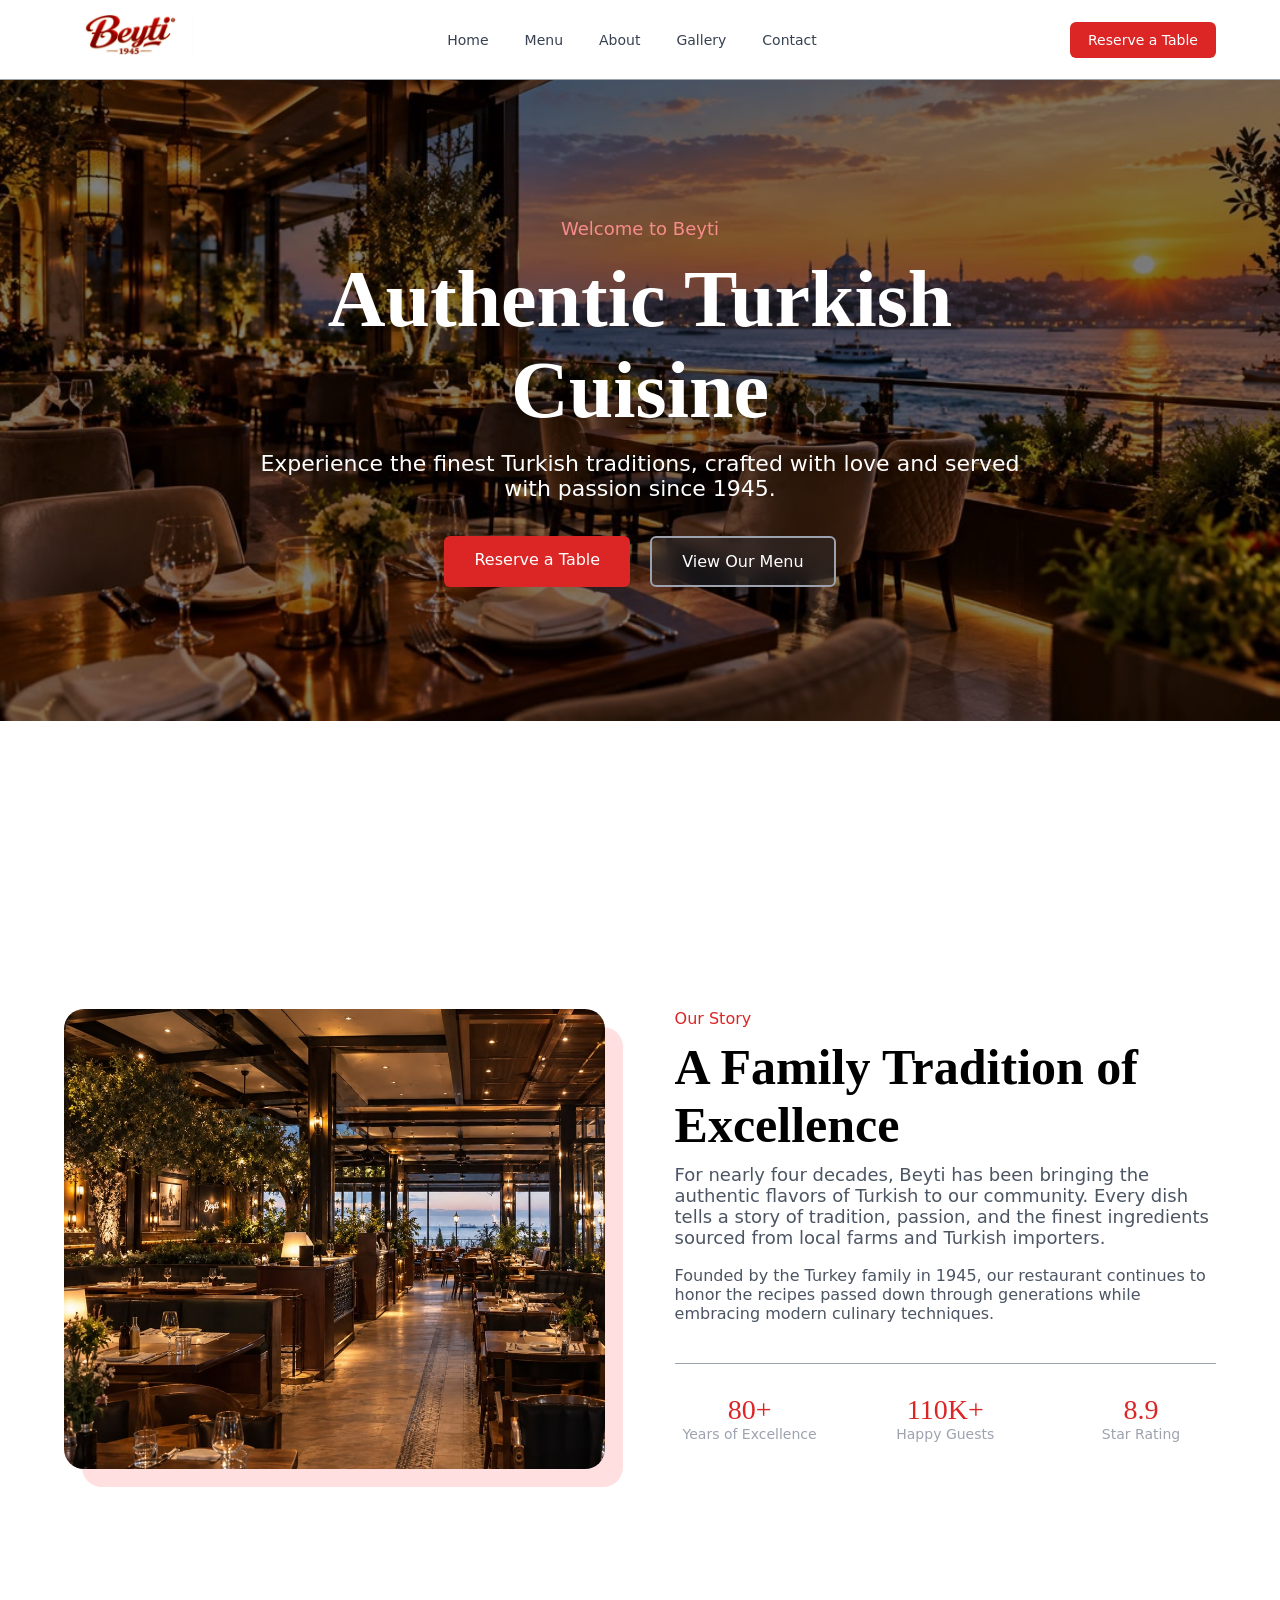
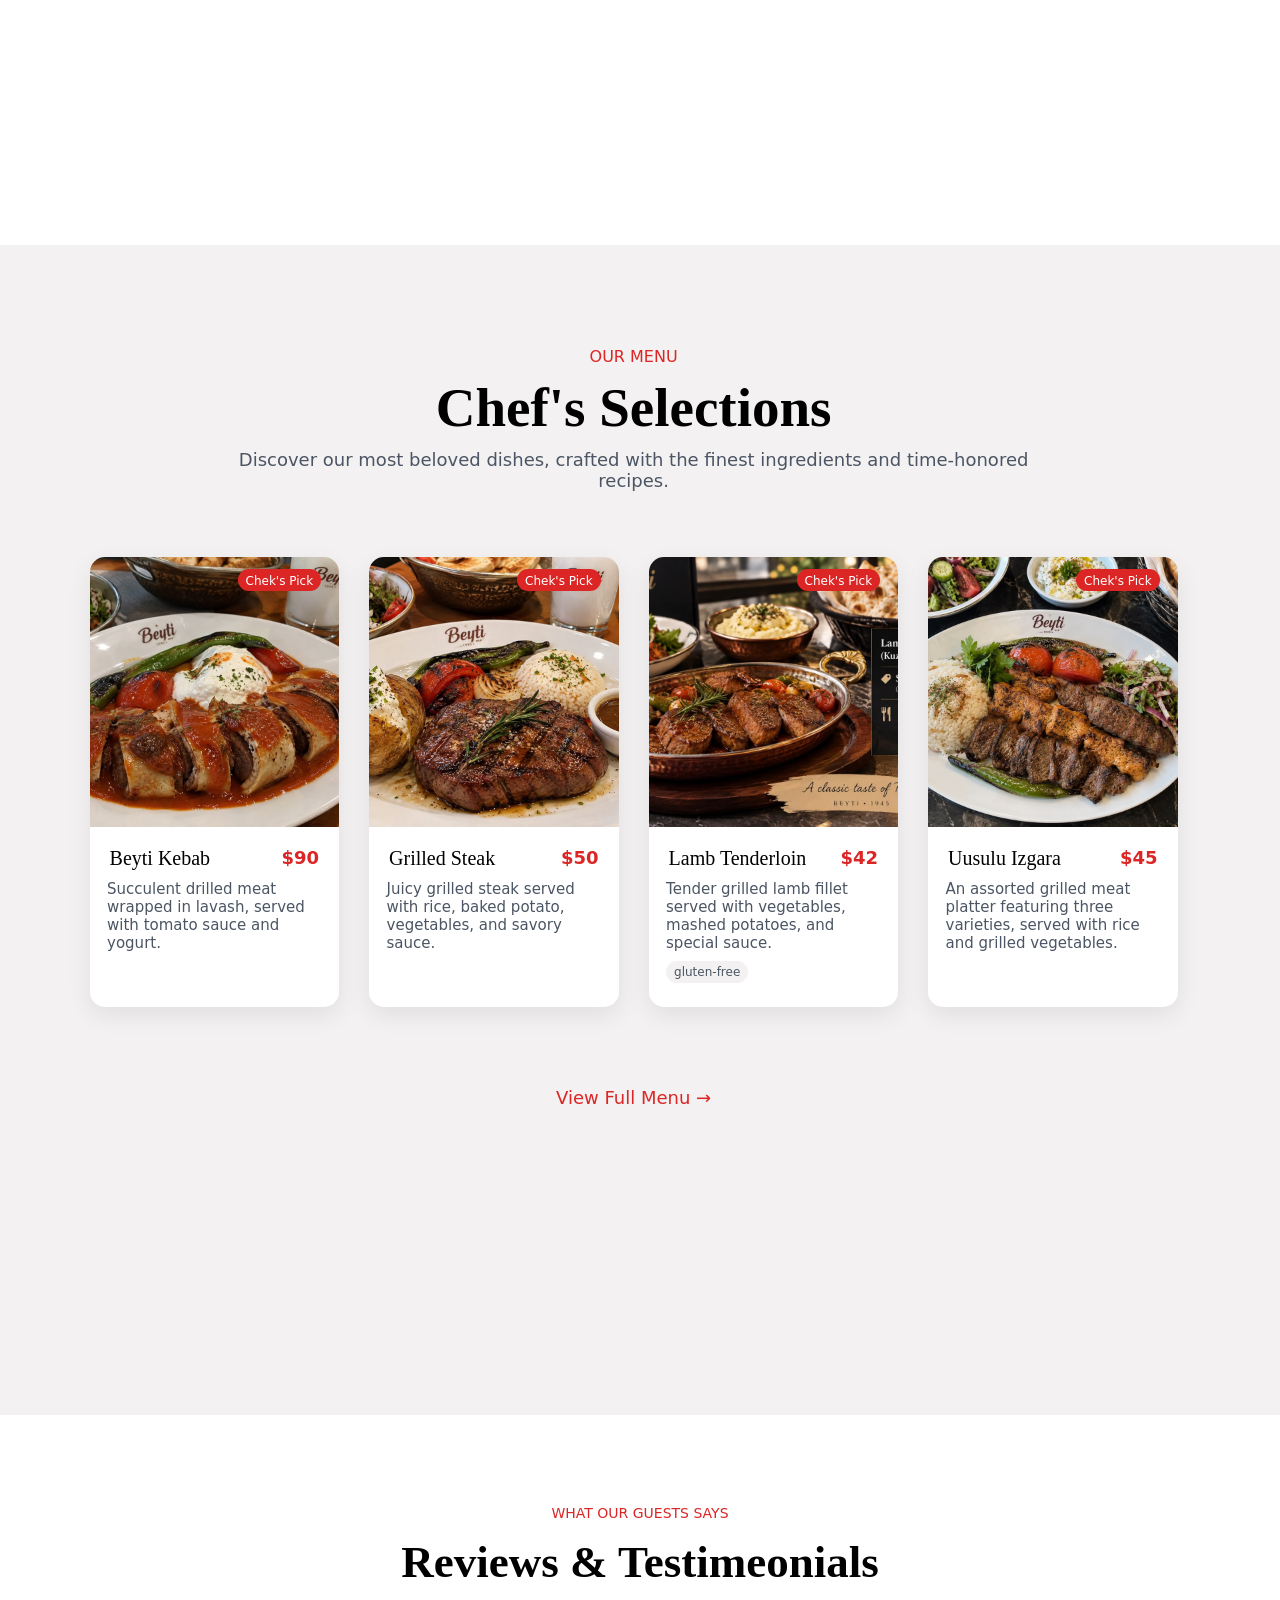
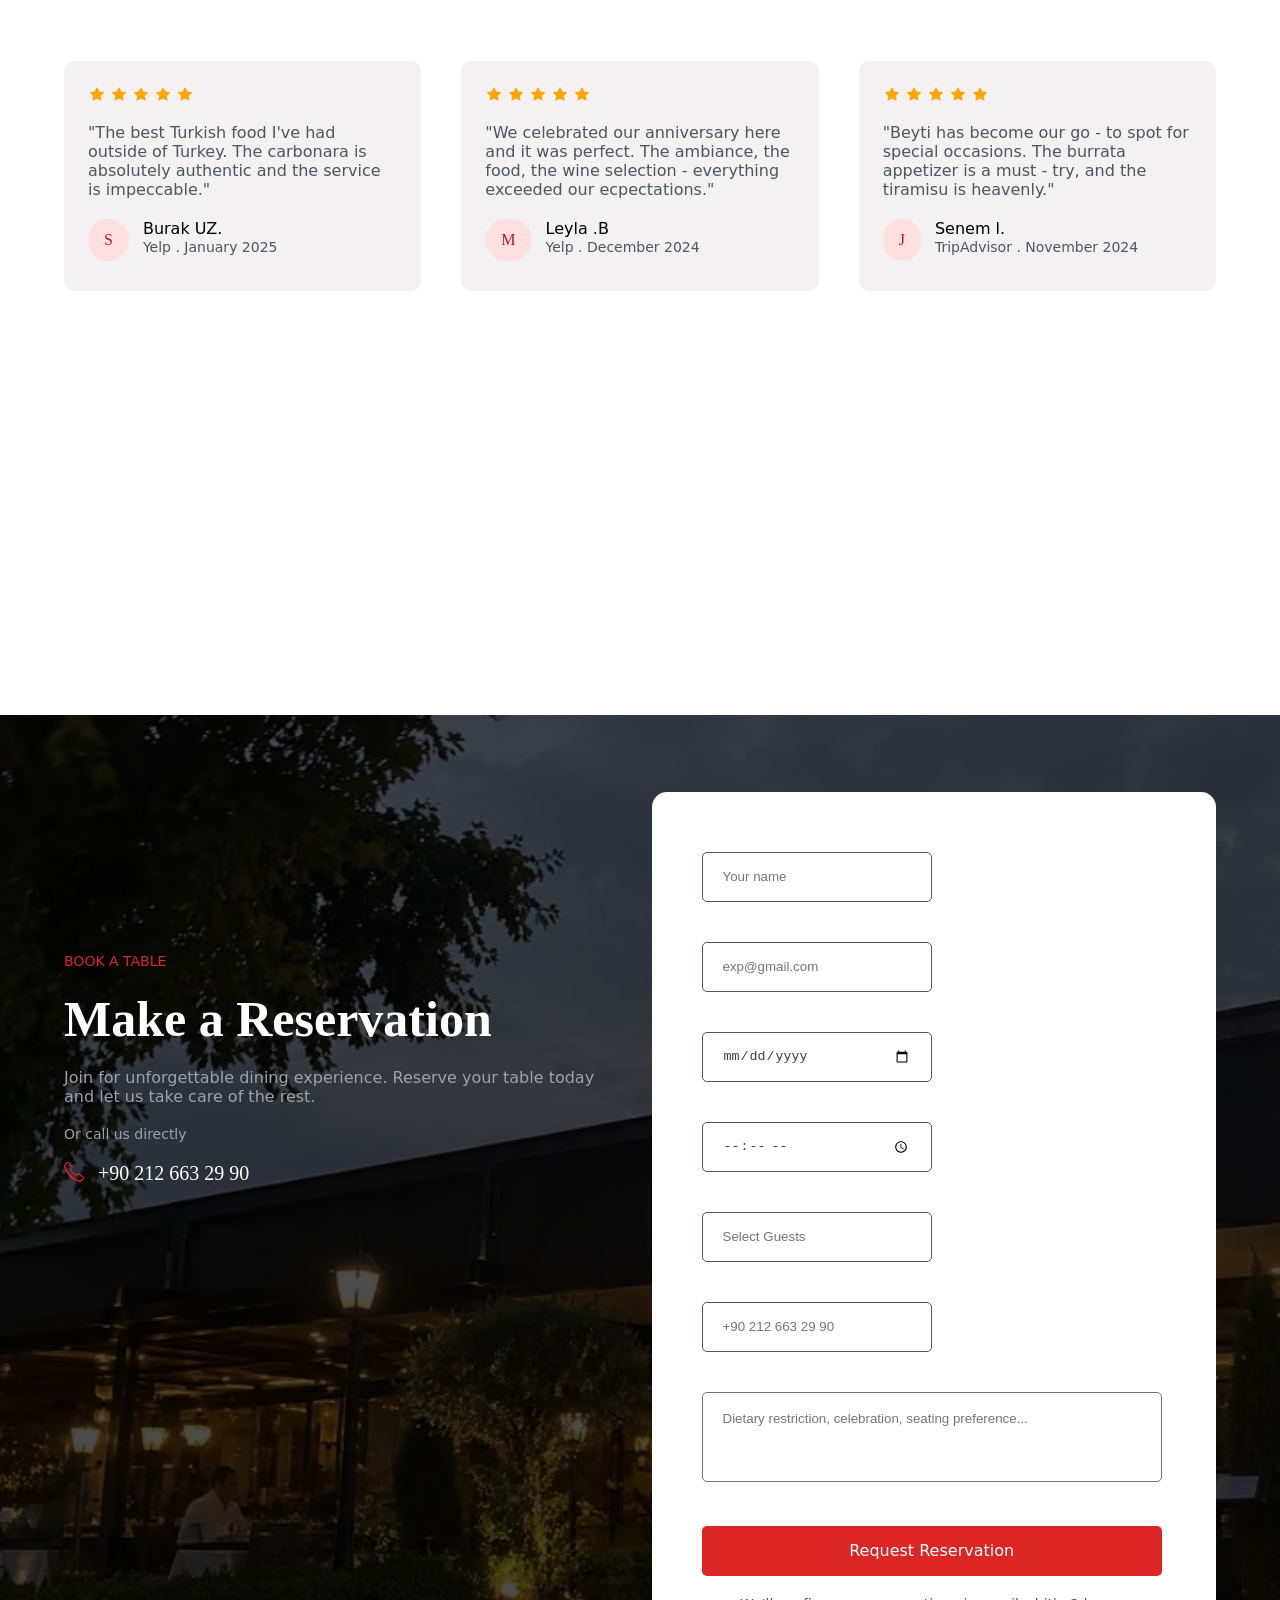
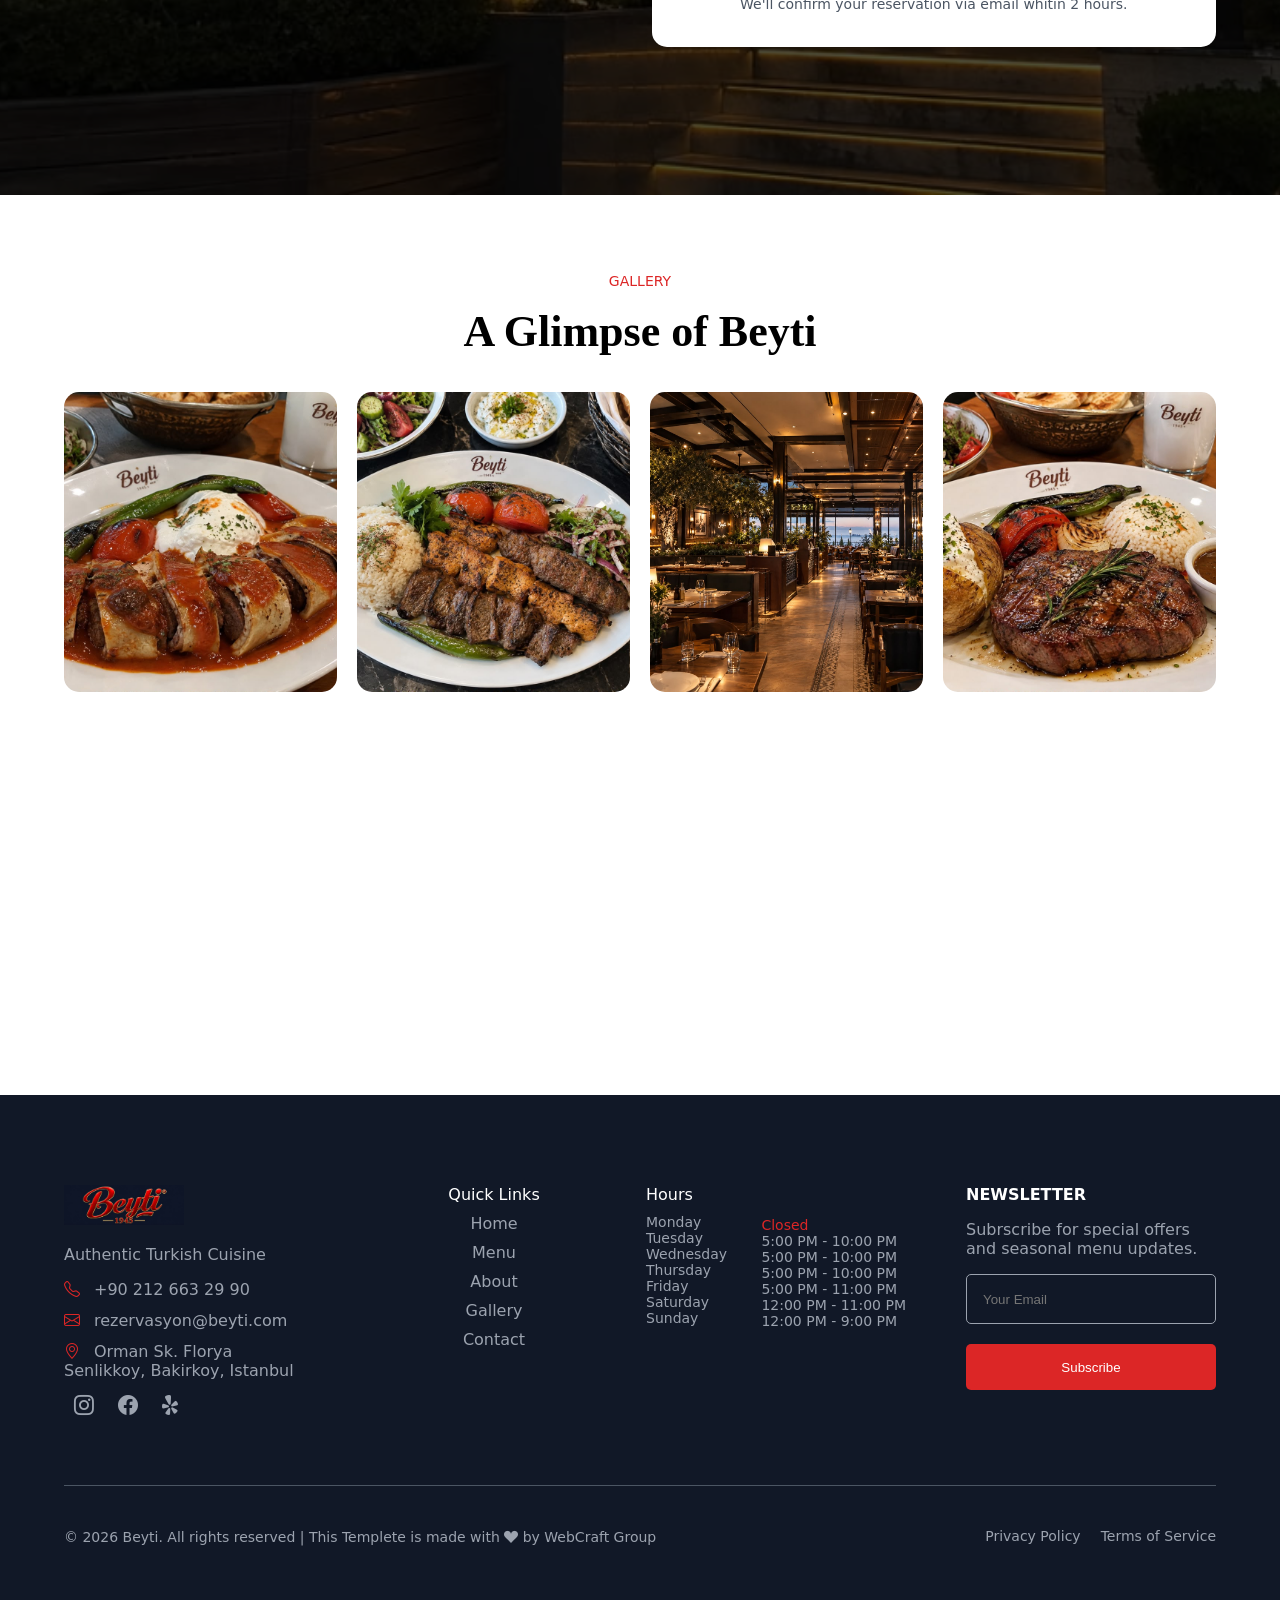
==== commit 33ae11ea: "Update project" ====
--- a/index.html
+++ b/index.html
@@ -25,7 +25,7 @@
                         <li><a href="gallery.html">Gallery</a></li>
                         <li><a href="contact.html">Contact</a></li>
                     </ul>
-                    <a href="">Reserve a Table</a>
+                    <a href="#Contact_Us">Reserve a Table</a>
                 </div>
             </nav>
             <figure>
@@ -138,7 +138,7 @@
                 </article>
             </section>
             <section class="view_menu">
-                <a href="gallery.html">View Full Menu →</a>
+                <a href="menu.html">View Full Menu →</a>
             </section>
         </div>
     </section>
@@ -258,7 +258,7 @@
             <section class="links">
                 <div>
                     <section>
-                        <img src="assets/img/WhatsApp Image 2026-09-18 at 2.43.49 PM (1).jpeg" alt="">
+                        <img src="assets/img/WhatsApp Image 2026-09-18 at 8.03.39 PM.jpeg" alt="">
                         <p>Authentic Turkish Cuisine</p>
                         <section>
                             <div>
--- a/assets/css/master.css
+++ b/assets/css/master.css
@@ -606,8 +606,8 @@
                     &:nth-of-type(1){  
                         width: 300px;
                         >img{
-                            width: 140px;
-                            height: 30px;
+                            width: 120px;
+                            height: 40px;
                         }
                         >p{
                             color: var(--footer-text);
@@ -1822,8 +1822,8 @@
                     &:nth-of-type(1){  
                         width: 300px;
                         >img{
-                            width: 170px;
-                            height: 30px;
+                            width: 120px;
+                            height: 40px;
                         }
                         >p{
                             color: var(--footer-text);
@@ -3021,8 +3021,8 @@
                     &:nth-of-type(1){  
                         width: 300px;
                         >img{
-                            width: 170px;
-                            height: 30px;
+                            width: 120px;
+                            height: 40px;
                         }
                         >p{
                             color: var(--footer-text);
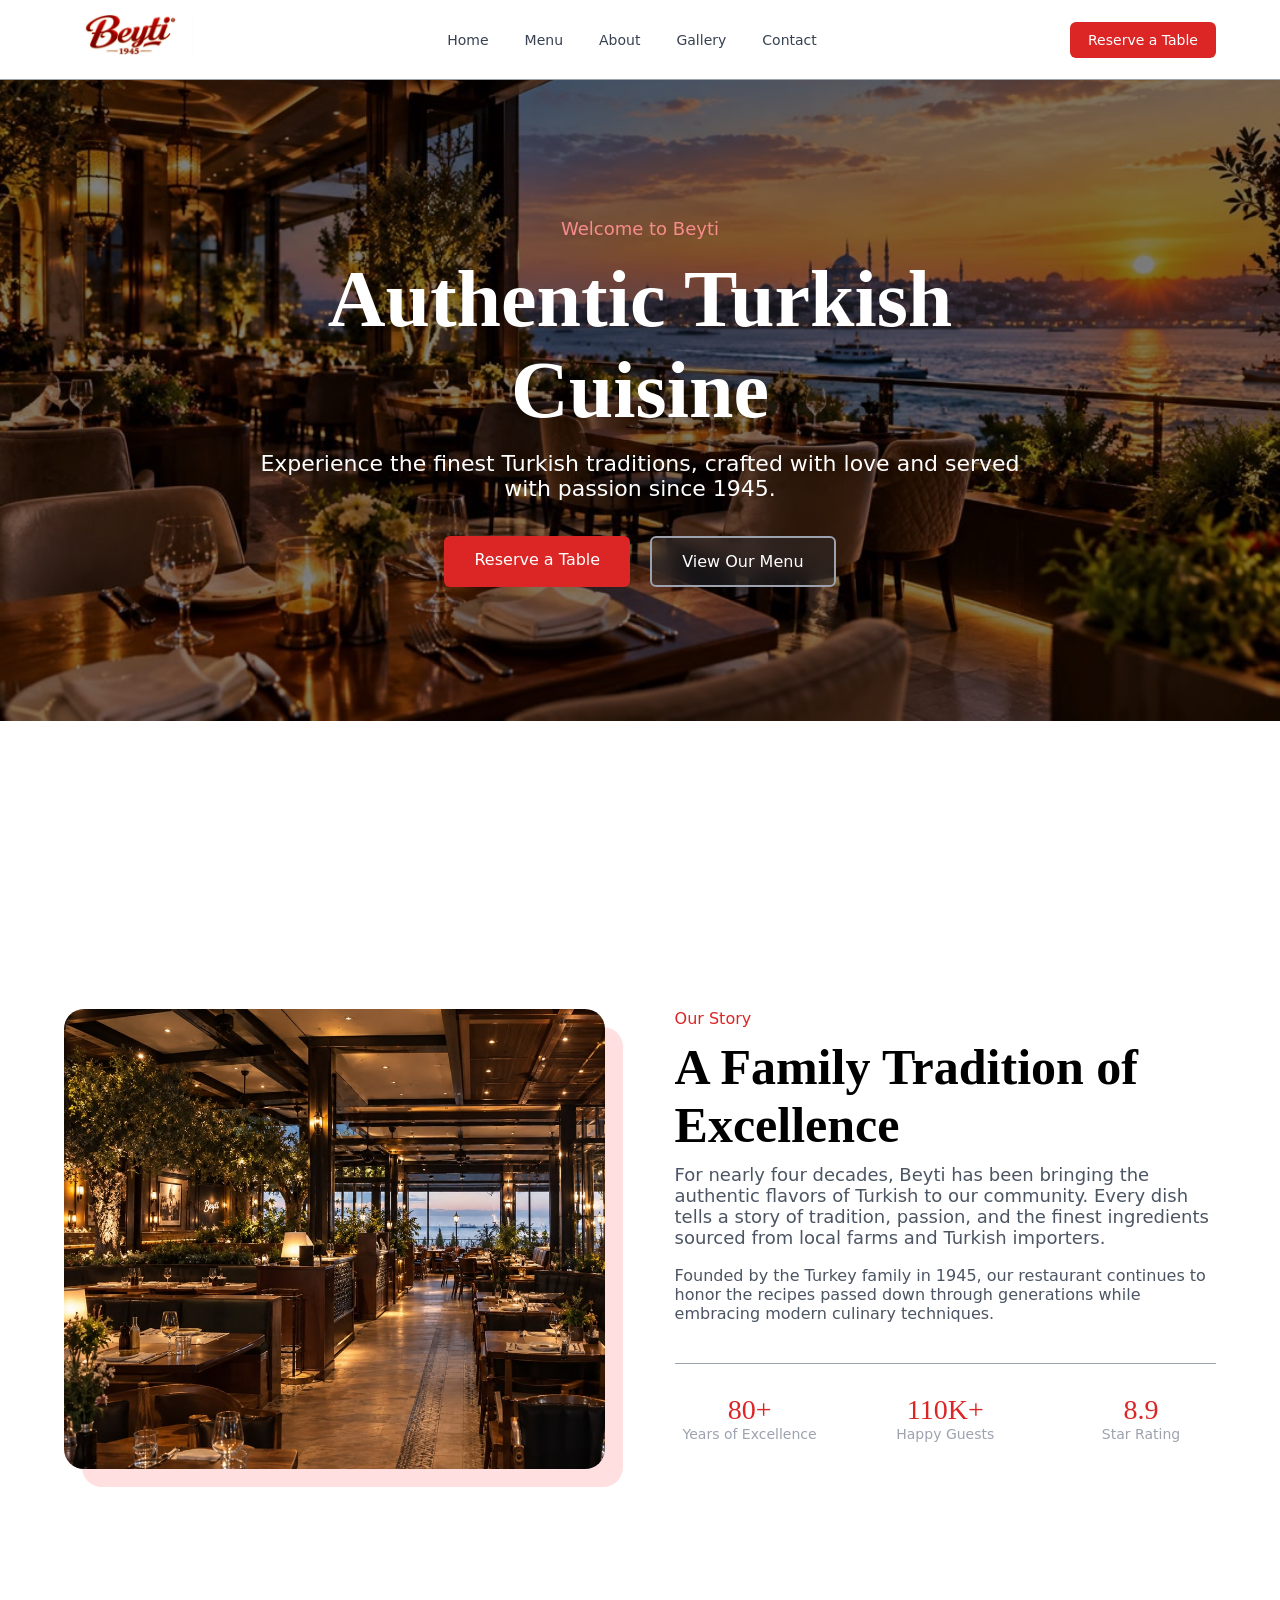
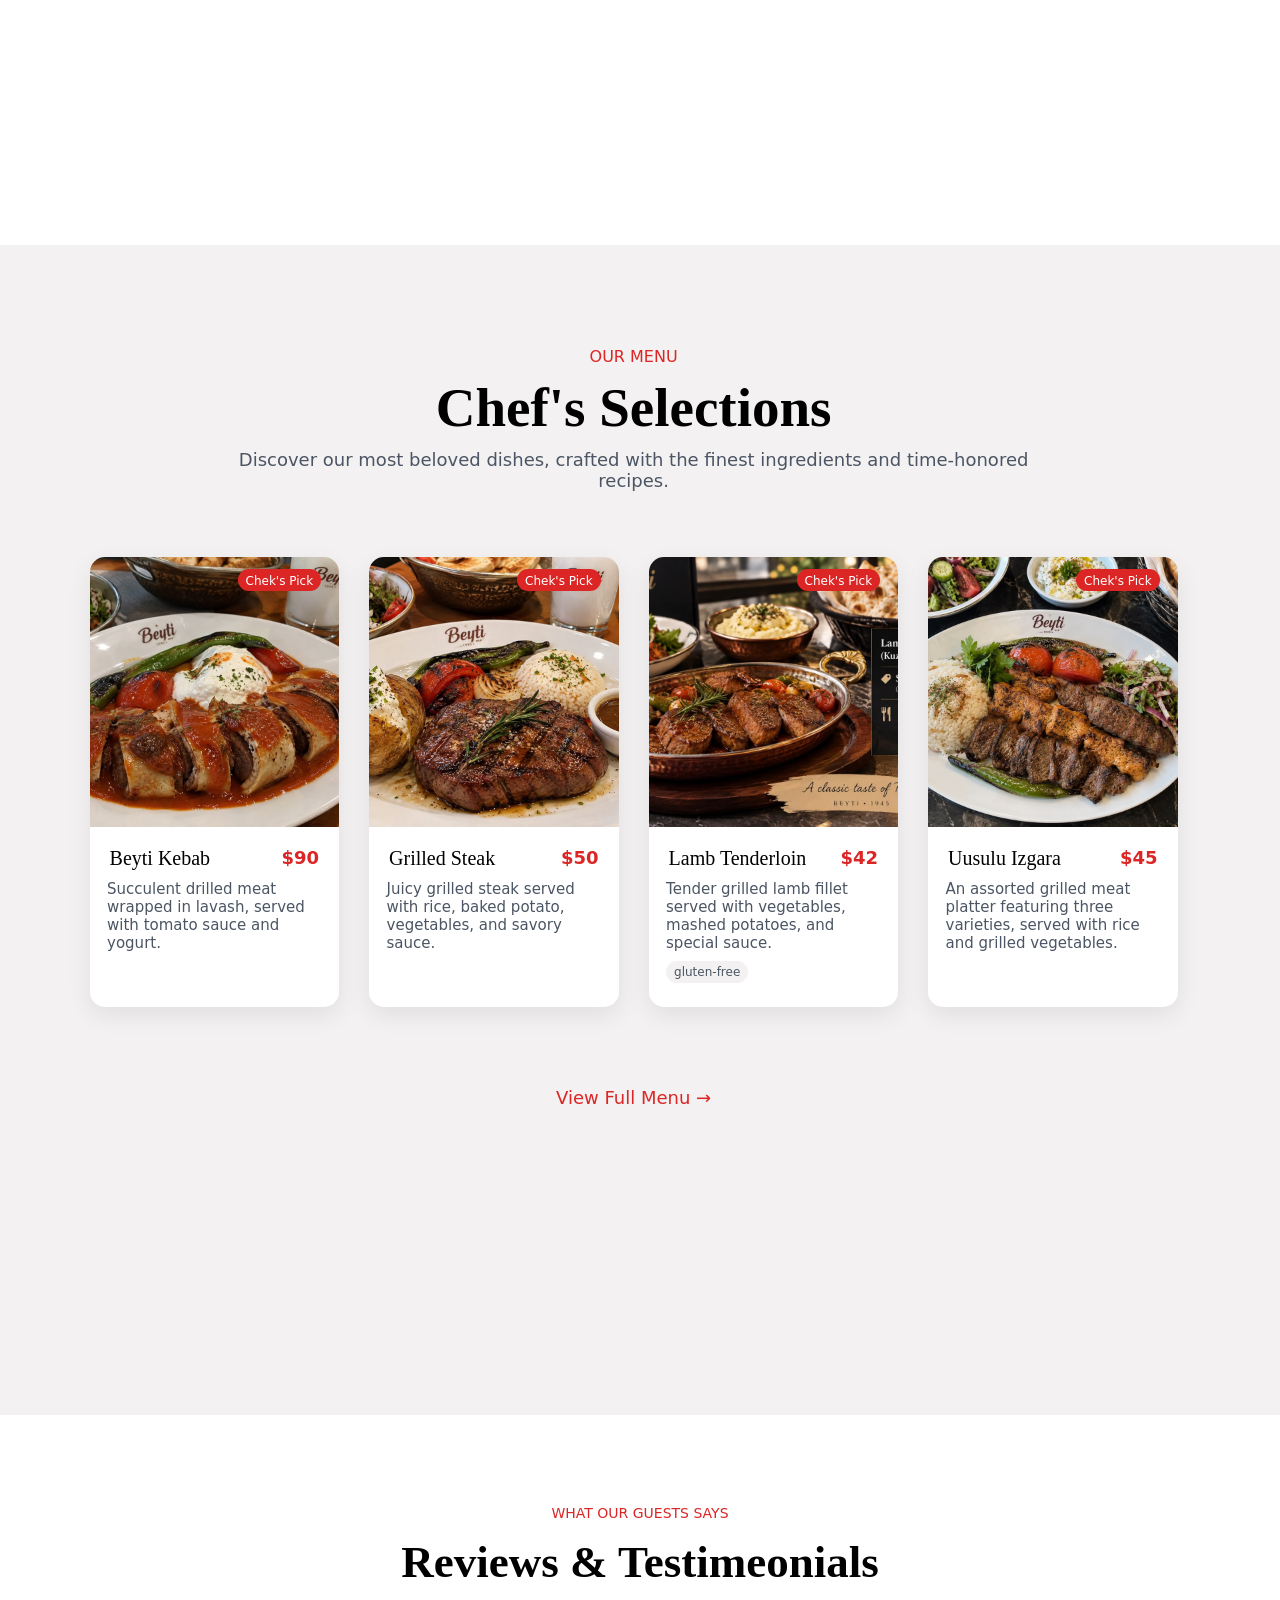
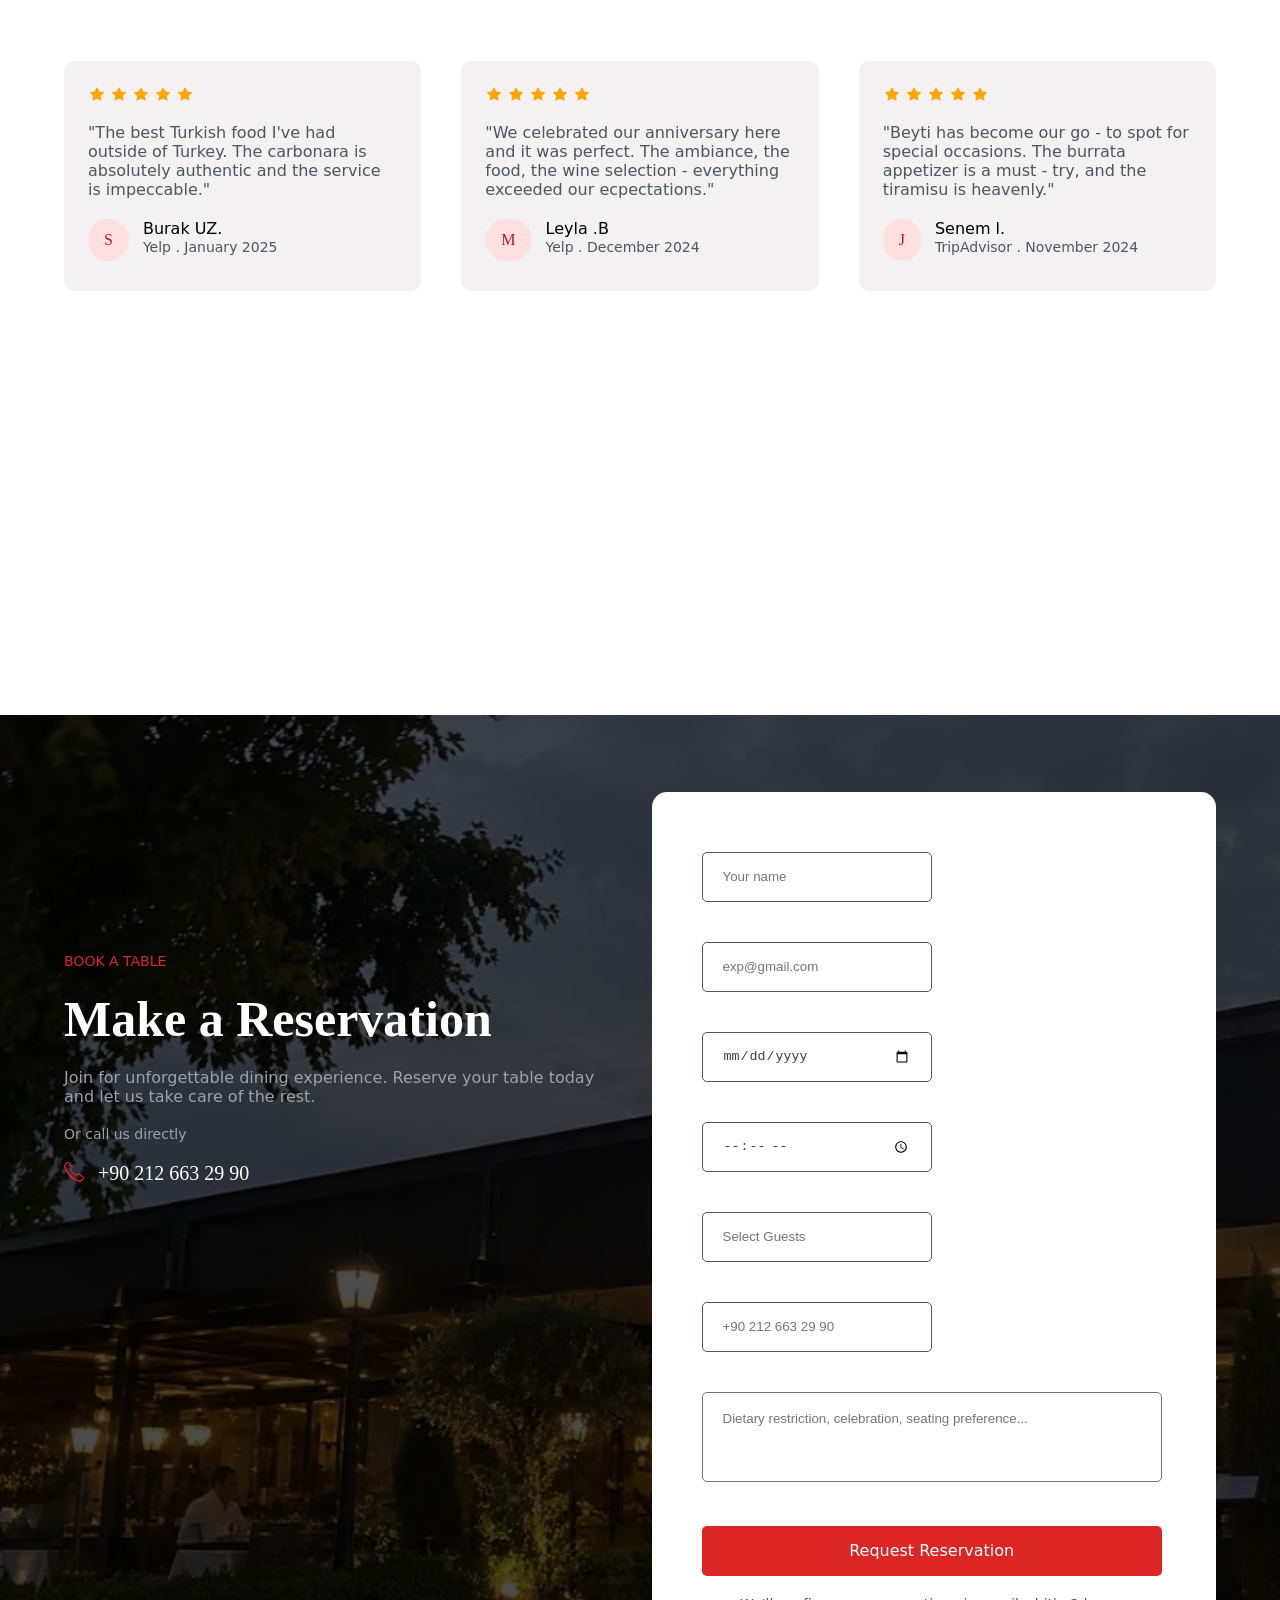
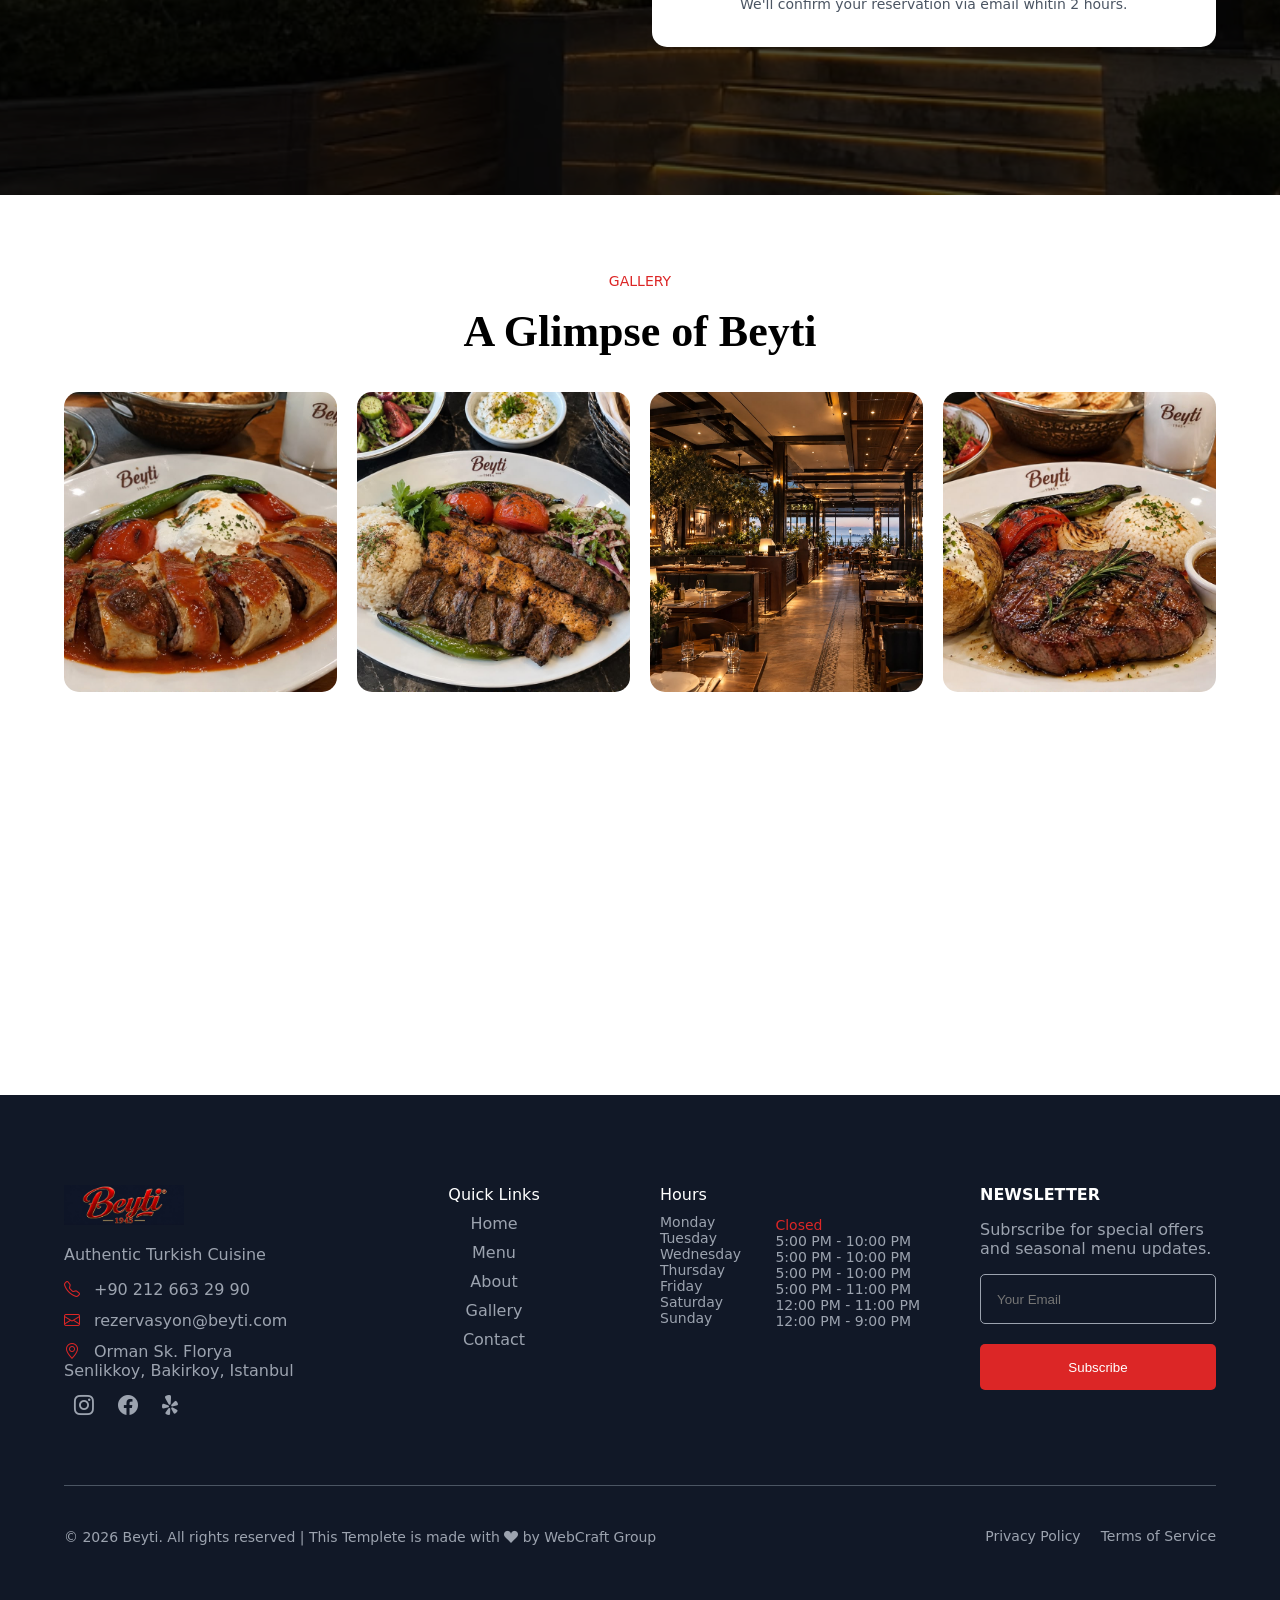
==== commit 81f1b245: "update links" ====
--- a/index.html
+++ b/index.html
@@ -285,9 +285,9 @@
                             <li>Quick Links</li>
                             <li><a href="#">Home</a></li>
                             <li><a href="menu.html">Menu</a></li>
-                            <li><a href="#Our_Story">About</a></li>
-                            <li><a href="#Gallery">Gallery</a></li>
-                            <li><a href="#Contact_Us">Contact</a></li>
+                            <li><a href="">About</a></li>
+                            <li><a href="gallery.html">Gallery</a></li>
+                            <li><a href="contact.html">Contact</a></li>
                         </ul>
                     </section>
                     <section>
--- a/assets/css/master.css
+++ b/assets/css/master.css
@@ -1569,6 +1569,2120 @@
 }
 
 /* ____Home_Page_Ends_In_This_Line____ */
+
+
+
+
+
+
+
+
+
+
+/* ____Menu_Page_Starts_From_Here____ */
+/* =========================================================
+   MENU HERO
+========================================================= */
+
+#Menu_Hero{
+    width: 100%;
+    min-height: 100vh;
+
+    >section{
+        width: 100%;
+        height: 100vh;
+
+        >nav{
+            width: 100%;
+            height: 80px;
+
+            border-bottom: 1px solid var(--footer-text);
+
+            position: fixed;
+            top: 0;
+            left: 0;
+
+            background-color: white;
+
+            z-index: 100;
+
+            >div{
+                width: 90%;
+                height: 100%;
+
+                margin-left: 5%;
+
+                display: flex;
+                justify-content: space-between;
+                align-items: center;
+
+                >figure{
+                    width: 160px;
+                    height: 40px;
+
+                    >img{
+                        width: 100%;
+                        height: 40px;
+                    }
+                }
+
+                >ul{
+                    display: flex;
+                    gap: 4px;
+
+                    >li{
+
+                        >a{
+                            padding: 12px 16px;
+
+                            font-family: var(--inter);
+                            font-size: 14px;
+
+                            color: var(--nav-color);
+
+                            font-weight: 500;
+
+                            transition: .3s;
+                        }
+
+                        &:hover>a{
+                            color: var(--contact-bg);
+                        }
+                    }
+                }
+
+                >a{
+                    padding: 10px 18px;
+
+                    background-color: var(--link-bg);
+
+                    font-family: var(--inter);
+
+                    color: white;
+
+                    font-weight: 500;
+                    font-size: 14px;
+
+                    border-radius: 6px;
+
+                    transition: .4s;
+
+                    &:hover{
+                        background-color: var(--contact-bg);
+                    }
+                }
+            }
+        }
+
+
+        /* HERO CONTENT */
+
+        >.menu_hero_content{
+            display: flex;
+
+            width: 100%;
+            height: 580px;
+
+            background-color: var(--footer-bg);
+
+            >section{
+                width: 60%;
+                height: 200px;
+
+                margin: 16% 20%;
+
+                text-align: center;
+
+                >span,
+                >p{
+                    font-family: var(--inter);
+                }
+
+                >span{
+                    color: var(--text-red);
+
+                    font-size: 14px;
+                    font-weight: 500;
+
+                    letter-spacing: 1px;
+                }
+
+                >h1{
+                    font-size: 60px;
+
+                    margin-block: 1rem;
+
+                    color: white;
+                }
+
+                >p{
+                    color: var(--footer-text);
+
+                    font-weight: 500;
+
+                    font-size: 17px;
+                }
+            }
+        }
+
+
+        /* SECOND LINKS */
+
+        .second_links{
+            width: 100%;
+            height: 54px;
+
+            border-bottom: 1px solid var(--text-color);
+
+            background-color: white;
+
+            align-items: center;
+
+            >div{
+                display: flex;
+                align-items: center;
+
+                width: 400px;
+                height: 50px;
+
+                margin-left: 5%;
+
+                gap: 4px;
+
+                >a{
+                    padding: 6px 8px;
+
+                    color: var(--text-color);
+
+                    font-family: var(--inter);
+
+                    font-weight: 600;
+                    font-size: 14px;
+
+                    transition: .3s;
+
+                    &:hover{
+                        color: var(--link-bg);
+                    }
+                }
+            }
+        }
+    }
+}
+
+
+/* =========================================================
+   COMMON FOOD SECTIONS
+========================================================= */
+
+#Antipasti_Foods,
+#Primi_Foods,
+#Secondi_Foods,
+#Dolci_Foods{
+
+    width: 100%;
+
+    min-height: 87vh;
+
+    >div{
+        width: 90%;
+
+        min-height: 87vh;
+
+        margin-left: 5%;
+
+        border-bottom: 1px solid var(--border);
+
+        >.food_heading{
+            width: 100%;
+            height: 120px;
+
+            >h2{
+                margin-top: 30px;
+
+                font-size: 26px;
+
+                font-family: var(--playfair);
+            }
+
+            >p{
+                color: var(--text-color);
+
+                font-family: var(--inter);
+
+                font-size: 15px;
+
+                font-weight: 500;
+
+                margin-top: 6px;
+            }
+        }
+
+
+        /* FOOD GRID */
+
+        .foods{
+
+            width: 100%;
+
+            min-height: 370px;
+
+            display: grid;
+
+            grid-template-columns:
+                repeat(2, minmax(0, 1fr));
+
+            grid-template-rows:
+                repeat(2, minmax(0, 1fr));
+
+            gap: 20px;
+
+            position: relative;
+
+
+            >div{
+
+                min-width: 0;
+
+                box-sizing: border-box;
+
+                border-radius: 10px;
+
+                border: 1px solid var(--border);
+
+                padding: 34px;
+
+                transition: .3s;
+
+                position: relative;
+
+
+                >section{
+
+                    display: flex;
+
+                    justify-content: space-between;
+
+                    gap: 15px;
+
+
+                    >h3{
+
+                        min-width: 0;
+
+                        font-size: 22px;
+
+                        font-family: var(--playfair);
+
+                        font-weight: normal;
+                    }
+
+
+                    >span{
+
+                        flex-shrink: 0;
+
+                        color: var(--contact-bg);
+
+                        font-size: 22px;
+
+                        font-weight: bold;
+                    }
+                }
+
+
+                >p,
+                >span{
+
+                    font-family: var(--inter);
+                }
+
+
+                >p{
+
+                    color: var(--text-color);
+
+                    font-weight: 500;
+
+                    margin-block: 10px;
+
+                    font-size: 15px;
+
+                    line-height: 1.6;
+                }
+
+
+                >span{
+
+                    background-color: rgb(186, 248, 186);
+
+                    padding: 2px 8px;
+
+                    font-size: 12px;
+
+                    border-radius: 100px;
+
+                    color: rgb(20, 85, 20);
+
+                    font-weight: 500;
+                }
+
+
+                &:hover{
+
+                    border: 1px solid var(--text-red);
+                }
+            }
+
+
+            /* CHEF'S PICK */
+
+            >.chef_pick{
+
+                position: absolute;
+
+                top: 0;
+
+                right: 65px;
+
+                left: auto;
+
+                padding: 0;
+
+                border: none;
+
+                min-width: auto;
+
+                width: auto;
+
+                height: auto;
+
+                z-index: 5;
+
+
+                >span{
+
+                    font-family: var(--inter);
+
+                    font-size: 12px;
+
+                    color: white;
+
+                    background-color: var(--link-bg);
+
+                    padding: 2px 8px;
+
+                    border-radius: 100px;
+
+                    font-weight: 500;
+                }
+            }
+        }
+    }
+}
+
+
+/* =========================================================
+   PRIMI EXTRA TAGS
+========================================================= */
+
+#Primi_Foods{
+
+    .foods{
+
+        >div{
+
+            >div{
+
+                display: flex;
+
+                align-items: center;
+
+                gap: 10px;
+
+                flex-wrap: wrap;
+
+                >span{
+
+                    padding: 2px 8px;
+
+                    font-size: 12px;
+
+                    border-radius: 100px;
+
+                    font-weight: 500;
+
+                    &:nth-of-type(1){
+
+                        background-color: rgb(186, 248, 186);
+
+                        color: rgb(20, 85, 20);
+                    }
+
+                    &:nth-of-type(2){
+
+                        background-color: rgb(243, 216, 166);
+
+                        color: rgb(180, 124, 19);
+                    }
+                }
+            }
+        }
+    }
+}
+
+
+/* =========================================================
+   SECONDI
+========================================================= */
+
+#Secondi_Foods{
+
+    .foods{
+
+        >div{
+
+            >span{
+
+                background-color: rgb(243, 216, 166);
+
+                color: rgb(180, 124, 19);
+            }
+        }
+    }
+}
+
+
+/* =========================================================
+   DOLCI
+========================================================= */
+
+#Dolci_Foods{
+
+    .foods{
+
+        >div{
+
+            >span{
+
+                background-color: rgb(243, 216, 166);
+
+                color: rgb(180, 124, 19);
+            }
+        }
+    }
+}
+
+
+/* =========================================================
+   INFORMATION
+========================================================= */
+
+#Information{
+
+    width: 100%;
+
+    min-height: 40vh;
+
+    background-color: var(--background-color);
+
+    display: flex;
+
+    justify-content: center;
+
+    align-items: center;
+
+
+    >div{
+
+        width: 90%;
+
+        min-height: 24vh;
+
+        background-color: white;
+
+        border-radius: 10px;
+
+        border: 1px solid var(--border);
+
+        padding: 30px;
+
+        box-sizing: border-box;
+
+
+        >h3,
+        >p{
+
+            font-weight: 500;
+        }
+
+
+        >h3{
+
+            font-family: var(--playfair);
+
+            font-size: 20px;
+
+            margin-bottom: 10px;
+        }
+
+
+        >p{
+
+            color: var(--text-color);
+
+            font-family: var(--inter);
+
+            font-size: 15px;
+
+            line-height: 1.6;
+        }
+
+
+        >section{
+
+            display: flex;
+
+            margin-top: 20px;
+
+            gap: 20px;
+
+            flex-wrap: wrap;
+
+
+            .icon_1{
+
+                >i{
+
+                    padding: 6px;
+
+                    border-radius: 50px;
+
+                    background-color: rgb(186, 248, 186);
+
+                    color: rgb(20, 85, 20);
+                }
+
+                >span{
+
+                    color: var(--text-color);
+
+                    font-family: var(--inter);
+
+                    font-size: 14px;
+
+                    font-weight: 500;
+                }
+            }
+
+
+            .icon_2{
+
+                >i{
+
+                    padding: 6px;
+
+                    border-radius: 50px;
+
+                    background-color: rgb(243, 216, 166);
+
+                    color: rgb(180, 124, 19);
+                }
+
+                >span{
+
+                    color: var(--text-color);
+
+                    font-family: var(--inter);
+
+                    font-size: 14px;
+
+                    font-weight: 500;
+                }
+            }
+
+
+            .icon_3{
+
+                >i{
+
+                    padding: 6px;
+
+                    border-radius: 50px;
+
+                    background-color: var(--background-color);
+
+                    color: var(--footer-bg);
+                }
+
+                >span{
+
+                    color: var(--text-color);
+
+                    font-family: var(--inter);
+
+                    font-size: 14px;
+
+                    font-weight: 500;
+                }
+            }
+        }
+    }
+}
+
+
+/* =========================================================
+   FOOTER
+========================================================= */
+
+#Quick_Links{
+
+    width: 100%;
+
+    min-height: 80vh;
+
+    background-color: var(--footer-bg);
+
+    display: flex;
+
+
+    >div{
+
+        width: 90%;
+
+        margin-left: 5%;
+
+
+        .links{
+
+            width: 100%;
+
+            height: 300px;
+
+            margin-top: 90px;
+
+
+            >div{
+
+                height: 100%;
+
+                display: grid;
+
+                grid-template-columns:
+                    repeat(4, minmax(0, 1fr));
+
+                grid-template-rows: 1fr;
+
+                gap: 30px;
+
+
+                >section{
+
+                    min-width: 0;
+
+
+                    &:nth-of-type(1){
+
+                        width: 300px;
+
+
+                        >img{
+
+                            width: 170px;
+
+                            height: 30px;
+                        }
+
+
+                        >p{
+
+                            color: var(--footer-text);
+
+                            font-family: var(--inter);
+
+                            margin-block: 16px;
+                        }
+
+
+                        >section{
+
+                            >div{
+
+                                margin-block: 12px;
+
+
+                                >i{
+
+                                    color: var(--link-bg);
+
+                                    margin-right: 10px;
+                                }
+
+
+                                >a{
+
+                                    color: var(--footer-text);
+
+                                    font-family: var(--inter);
+
+                                    transition: .3s;
+
+
+                                    &:hover{
+
+                                        color: var(--lighter);
+                                    }
+                                }
+
+
+                                >span{
+
+                                    color: var(--footer-text);
+
+                                    font-family: var(--inter);
+                                }
+                            }
+                        }
+
+
+                        >div{
+
+                            margin-block: 14px;
+
+
+                            >i{
+
+                                color: var(--footer-text);
+
+                                padding: 10px;
+
+                                font-size: 20px;
+
+                                transition: .3s;
+
+                                cursor: pointer;
+
+
+                                &:hover{
+
+                                    color: var(--lighter);
+                                }
+                            }
+                        }
+                    }
+
+
+                    &:nth-of-type(2){
+
+                        width: 200px;
+
+
+                        >ul{
+
+                            display: block;
+
+                            text-align: center;
+
+
+                            >li{
+
+                                margin-bottom: 10px;
+
+                                color: white;
+
+                                font-family: var(--inter);
+
+                                font-weight: 500;
+
+
+                                >a{
+
+                                    color: var(--footer-text);
+
+                                    padding: 4px 10px;
+
+                                    transition: .4s;
+
+                                    font-weight: normal;
+                                }
+
+
+                                &:hover>a{
+
+                                    border-bottom:
+                                        1px solid var(--last-text);
+
+                                    color: var(--lighter);
+                                }
+                            }
+                        }
+                    }
+
+
+                    &:nth-of-type(3){
+
+                        width: 260px;
+
+                        display: flex;
+
+                        justify-content: space-between;
+
+                        margin-right: 30px;
+
+
+                        >ul{
+
+                            display: block;
+
+
+                            >li{
+
+                                &:nth-of-type(1){
+
+                                    color: white;
+
+                                    font-weight: 500;
+
+                                    margin-bottom: 10px;
+
+                                    font-size: 16px;
+                                }
+
+                                font-family: var(--inter);
+
+                                color: var(--footer-text);
+
+                                font-size: 14px;
+                            }
+
+
+                            &:nth-of-type(2){
+
+                                margin-top: 32px;
+
+
+                                >li{
+
+                                    &:nth-of-type(1){
+
+                                        color: var(--link-bg);
+
+                                        margin-bottom: 0;
+
+                                        font-size: 14px;
+                                    }
+                                }
+                            }
+                        }
+                    }
+
+
+                    &:nth-of-type(4){
+
+                        display: block;
+
+
+                        >h4,
+                        >p{
+
+                            font-family: var(--inter);
+                        }
+
+
+                        >h4{
+
+                            color: white;
+                        }
+
+
+                        >p{
+
+                            margin-block: 1rem;
+
+                            color: var(--footer-text);
+                        }
+
+
+                        >form{
+
+                            display: block;
+
+
+                            >input{
+
+                                width: 250px;
+
+                                max-width: 100%;
+
+                                height: 50px;
+
+                                padding: 1rem;
+
+                                box-sizing: border-box;
+
+                                border-radius: 5px;
+
+                                border:
+                                    1px solid var(--footer-text);
+
+                                background-color: transparent;
+
+                                color: var(--footer-text);
+                            }
+
+
+                            >button{
+
+                                width: 250px;
+
+                                max-width: 100%;
+
+                                height: 46px;
+
+                                margin-top: 20px;
+
+                                background-color: var(--link-bg);
+
+                                border: none;
+
+                                border-radius: 5px;
+
+                                color: white;
+
+                                cursor: pointer;
+
+                                transition: .3s;
+
+
+                                &:hover{
+
+                                    background-color:
+                                        var(--contact-bg);
+                                }
+                            }
+                        }
+                    }
+                }
+            }
+        }
+
+
+        .footer_content{
+
+            width: 100%;
+
+            min-height: 60px;
+
+            border-top:
+                1px solid var(--text-color);
+
+            display: flex;
+
+            justify-content: space-between;
+
+            align-items: center;
+
+
+            >div{
+
+                >p,
+                >a{
+
+                    color: var(--footer-text);
+
+                    font-family: var(--inter);
+
+                    font-size: 14px;
+                }
+
+                >a{
+
+                    transition: .3s;
+
+
+                    &:nth-of-type(1){
+
+                        margin-right: 1rem;
+                    }
+
+
+                    &:hover{
+
+                        color: var(--lighter);
+                    }
+                }
+            }
+        }
+    }
+}
+/* ____End_Of_Quick_Links____ */
+/* _____Menu_Responsive_Design____ */
+/* =========================================================
+   DESKTOP HAMBURGER
+========================================================= */
+
+#Menu_Hero #menu,
+#Menu_Hero .hamburger{
+    display: none;
+}
+
+
+/* =========================================================
+   TABLET
+========================================================= */
+
+@media (max-width: 1000px){
+
+    /* ---------- NAVBAR ---------- */
+
+    #Menu_Hero > section > nav > div{
+        width: 92%;
+        margin-left: 4%;
+    }
+
+    #Menu_Hero > section > nav > div > ul > li > a{
+        padding: 10px 8px;
+        font-size: 13px;
+    }
+
+    #Menu_Hero > section > nav > div > a{
+        padding: 9px 12px;
+        font-size: 13px;
+    }
+
+
+    /* ---------- HERO ---------- */
+
+    #Menu_Hero > section > .menu_hero_content{
+        height: 500px;
+    }
+
+    #Menu_Hero > section > .menu_hero_content > section{
+        width: 80%;
+        height: auto;
+        margin: 0 auto;
+
+        position: relative;
+        top: 50%;
+        transform: translateY(-50%);
+    }
+
+    #Menu_Hero > section > .menu_hero_content > section > h1{
+        font-size: 50px;
+    }
+
+
+    /* ---------- SECOND LINKS ---------- */
+
+    #Menu_Hero > section > .second_links > div{
+        width: 90%;
+        margin-left: 5%;
+    }
+
+
+    /* ---------- FOOD SECTIONS ---------- */
+
+    #Antipasti_Foods > div,
+    #Primi_Foods > div,
+    #Secondi_Foods > div,
+    #Dolci_Foods > div{
+        width: 92%;
+        margin-left: 4%;
+    }
+
+
+    /* ---------- FOOD GRID ---------- */
+
+    #Antipasti_Foods .foods,
+    #Primi_Foods .foods,
+    #Secondi_Foods .foods,
+    #Dolci_Foods .foods{
+
+        grid-template-columns: repeat(2, minmax(0, 1fr));
+        grid-template-rows: auto;
+
+        height: auto;
+        min-height: auto;
+    }
+
+
+    #Antipasti_Foods .foods > div,
+    #Primi_Foods .foods > div,
+    #Secondi_Foods .foods > div,
+    #Dolci_Foods .foods > div{
+
+        padding: 28px;
+        min-height: 190px;
+    }
+
+
+    /* ---------- CHEF PICK ---------- */
+
+    #Antipasti_Foods .foods > .chef_pick,
+    #Primi_Foods .foods > .chef_pick,
+    #Secondi_Foods .foods > .chef_pick,
+    #Dolci_Foods .foods > .chef_pick{
+
+        right: 10px;
+        top: 0;
+
+        width: auto;
+        min-height: auto;
+
+        padding: 0;
+        border: none;
+    }
+
+
+    /* ---------- INFORMATION ---------- */
+
+    #Information{
+        min-height: auto;
+        padding: 50px 0;
+    }
+
+    #Information > div{
+        width: 92%;
+        min-height: auto;
+    }
+
+
+    /* ---------- FOOTER ---------- */
+
+    #Quick_Links > div{
+        width: 92%;
+        margin-left: 4%;
+    }
+
+    #Quick_Links > div .links{
+        height: auto;
+    }
+
+    #Quick_Links > div .links > div{
+        height: auto;
+
+        grid-template-columns:
+            repeat(2, minmax(0, 1fr));
+
+        grid-template-rows: auto;
+
+        row-gap: 50px;
+    }
+
+    #Quick_Links > div .links > div > section{
+        width: 100% !important;
+        margin-right: 0 !important;
+    }
+}
+
+
+/* =========================================================
+   MOBILE
+========================================================= */
+
+@media (max-width: 768px){
+
+    /* =====================================================
+       NAVBAR
+    ===================================================== */
+
+    #Menu_Hero > section > nav{
+        height: 70px;
+    }
+
+    #Menu_Hero > section > nav > div{
+        width: 90%;
+        margin-left: 5%;
+    }
+
+    #Menu_Hero > section > nav > div > figure{
+        width: 130px;
+        height: 35px;
+    }
+
+    #Menu_Hero > section > nav > div > figure > img{
+        height: 35px;
+    }
+
+
+    /* ---------- HAMBURGER ---------- */
+
+    #Menu_Hero #menu{
+        display: none;
+    }
+
+    #Menu_Hero .hamburger{
+        display: block;
+
+        font-size: 28px;
+
+        color: var(--nav-color);
+
+        cursor: pointer;
+
+        order: 3;
+    }
+
+
+    /* ---------- MOBILE NAV MENU ---------- */
+
+    #Menu_Hero > section > nav > div > ul{
+
+        display: none;
+
+        position: absolute;
+
+        top: 70px;
+        left: 0;
+
+        width: 100%;
+
+        padding: 10px 0;
+
+        background-color: white;
+
+        flex-direction: column;
+
+        box-shadow: 0 8px 20px rgba(0,0,0,.08);
+    }
+
+
+    #Menu_Hero > section > nav > div > ul > li{
+
+        width: 100%;
+
+        text-align: center;
+    }
+
+
+    #Menu_Hero > section > nav > div > ul > li > a{
+
+        display: block;
+
+        width: 100%;
+
+        padding: 14px;
+
+        box-sizing: border-box;
+    }
+
+
+    #Menu_Hero #menu:checked ~ .nav-links{
+
+        display: flex;
+    }
+
+
+    #Menu_Hero > section > nav > div > a{
+
+        display: none;
+    }
+
+
+    /* =====================================================
+       HERO
+       فاصله بالا کمتر شده
+    ===================================================== */
+
+    #Menu_Hero{
+        min-height: auto;
+    }
+
+
+    #Menu_Hero > section{
+
+        height: auto;
+
+        min-height: auto;
+    }
+
+
+    #Menu_Hero > section > .menu_hero_content{
+
+        width: 100%;
+
+        height: 380px;
+
+        display: flex;
+
+        align-items: center;
+
+        justify-content: center;
+    }
+
+
+    #Menu_Hero > section > .menu_hero_content > section{
+
+        width: 90%;
+
+        height: auto;
+
+        margin: 0;
+
+        position: static;
+
+        transform: none;
+
+        text-align: center;
+    }
+
+
+    #Menu_Hero > section > .menu_hero_content > section > span{
+
+        font-size: 12px;
+    }
+
+
+    #Menu_Hero > section > .menu_hero_content > section > h1{
+
+        font-size: 38px;
+
+        line-height: 1.2;
+
+        margin-block: 10px;
+    }
+
+
+    #Menu_Hero > section > .menu_hero_content > section > p{
+
+        font-size: 14px;
+
+        line-height: 1.7;
+    }
+
+
+    #Menu_Hero > section > .menu_hero_content > section > p > br{
+
+        display: none;
+    }
+
+
+    /* =====================================================
+       SECOND LINKS
+    ===================================================== */
+
+    #Menu_Hero > section > .second_links{
+
+        width: 100%;
+
+        height: 54px;
+
+        overflow-x: auto;
+
+        overflow-y: hidden;
+
+        white-space: nowrap;
+    }
+
+
+    #Menu_Hero > section > .second_links > div{
+
+        width: max-content;
+
+        height: 54px;
+
+        margin-left: 5%;
+
+        gap: 2px;
+    }
+
+
+    #Menu_Hero > section > .second_links > div > a{
+
+        padding: 6px 8px;
+
+        font-size: 13px;
+    }
+
+
+    /* =====================================================
+       FOOD SECTIONS
+    ===================================================== */
+
+    #Antipasti_Foods,
+    #Primi_Foods,
+    #Secondi_Foods,
+    #Dolci_Foods{
+
+        width: 100%;
+
+        min-height: auto;
+    }
+
+
+    #Antipasti_Foods > div,
+    #Primi_Foods > div,
+    #Secondi_Foods > div,
+    #Dolci_Foods > div{
+
+        width: 90%;
+
+        min-height: auto;
+
+        margin-left: 5%;
+
+        padding-bottom: 35px;
+    }
+
+
+    /* ---------- FOOD HEADING ---------- */
+
+    #Antipasti_Foods > div > .food_heading,
+    #Primi_Foods > div > .food_heading,
+    #Secondi_Foods > div > .food_heading,
+    #Dolci_Foods > div > .food_heading{
+
+        width: 100%;
+
+        height: auto;
+
+        min-height: 100px;
+
+        padding-top: 10px;
+    }
+
+
+    #Antipasti_Foods > div > .food_heading > h2,
+    #Primi_Foods > div > .food_heading > h2,
+    #Secondi_Foods > div > .food_heading > h2,
+    #Dolci_Foods > div > .food_heading > h2{
+
+        font-size: 23px;
+
+        margin-top: 20px;
+
+        margin-bottom: 8px;
+    }
+
+
+    #Antipasti_Foods > div > .food_heading > p,
+    #Primi_Foods > div > .food_heading > p,
+    #Secondi_Foods > div > .food_heading > p,
+    #Dolci_Foods > div > .food_heading > p{
+
+        font-size: 13px;
+
+        line-height: 1.6;
+    }
+
+
+    /* =====================================================
+       FOOD CARDS
+       
+       موبایل = دو کارت در هر ردیف
+       
+       این قسمت مشکل قیمت روی عنوان را حل می‌کند.
+    ===================================================== */
+
+    #Antipasti_Foods .foods,
+    #Primi_Foods .foods,
+    #Secondi_Foods .foods,
+    #Dolci_Foods .foods{
+
+        width: 100%;
+
+        min-height: auto;
+
+        height: auto;
+
+        display: grid;
+
+        grid-template-columns:
+            repeat(2, minmax(0, 1fr));
+
+        grid-template-rows: auto;
+
+        gap: 14px;
+    }
+
+
+    /* ---------- CARD ---------- */
+
+    #Antipasti_Foods .foods > div,
+    #Primi_Foods .foods > div,
+    #Secondi_Foods .foods > div,
+    #Dolci_Foods .foods > div{
+
+        width: 100%;
+
+        min-width: 0;
+
+        min-height: 205px;
+
+        height: auto;
+
+        padding: 20px 16px;
+
+        box-sizing: border-box;
+
+        border-radius: 9px;
+    }
+
+
+    /* ---------- CARD TITLE + PRICE ---------- */
+
+    #Antipasti_Foods .foods > div > section,
+    #Primi_Foods .foods > div > section,
+    #Secondi_Foods .foods > div > section,
+    #Dolci_Foods .foods > div > section{
+
+        width: 100%;
+
+        display: flex;
+
+        flex-direction: column;
+
+        align-items: flex-start;
+
+        justify-content: flex-start;
+
+        gap: 7px;
+    }
+
+
+    #Antipasti_Foods .foods > div > section > h3,
+    #Primi_Foods .foods > div > section > h3,
+    #Secondi_Foods .foods > div > section > h3,
+    #Dolci_Foods .foods > div > section > h3{
+
+        width: 100%;
+
+        min-width: 0;
+
+        font-size: 18px;
+
+        line-height: 1.35;
+
+        margin: 0;
+
+        overflow-wrap: break-word;
+    }
+
+
+    /* ---------- PRICE ---------- */
+
+    #Antipasti_Foods .foods > div > section > span,
+    #Primi_Foods .foods > div > section > span,
+    #Secondi_Foods .foods > div > section > span,
+    #Dolci_Foods .foods > div > section > span{
+
+        width: auto;
+
+        flex-shrink: 0;
+
+        font-size: 17px;
+
+        line-height: 1.2;
+
+        white-space: nowrap;
+    }
+
+
+    /* ---------- CARD DESCRIPTION ---------- */
+
+    #Antipasti_Foods .foods > div > p,
+    #Primi_Foods .foods > div > p,
+    #Secondi_Foods .foods > div > p,
+    #Dolci_Foods .foods > div > p{
+
+        width: 100%;
+
+        font-size: 13px;
+
+        line-height: 1.65;
+
+        margin-block: 10px;
+
+        overflow-wrap: break-word;
+    }
+
+
+    #Antipasti_Foods .foods > div > p > br,
+    #Primi_Foods .foods > div > p > br,
+    #Secondi_Foods .foods > div > p > br,
+    #Dolci_Foods .foods > div > p > br{
+
+        display: none;
+    }
+
+
+    /* =====================================================
+       CHEF'S PICK
+    ===================================================== */
+
+    #Antipasti_Foods .foods > .chef_pick,
+    #Primi_Foods .foods > .chef_pick,
+    #Secondi_Foods .foods > .chef_pick,
+    #Dolci_Foods .foods > .chef_pick{
+
+        position: absolute;
+
+        top: -8px;
+
+        right: 5px;
+
+        left: auto;
+
+        width: auto;
+
+        min-width: auto;
+
+        min-height: auto;
+
+        height: auto;
+
+        padding: 0;
+
+        border: none;
+
+        z-index: 10;
+    }
+
+
+    #Antipasti_Foods .foods > .chef_pick > span,
+    #Primi_Foods .foods > .chef_pick > span,
+    #Secondi_Foods .foods > .chef_pick > span,
+    #Dolci_Foods .foods > .chef_pick > span{
+
+        font-size: 10px;
+
+        padding: 3px 7px;
+
+        white-space: nowrap;
+    }
+
+
+    /* =====================================================
+       PRIMI EXTRA TAGS
+    ===================================================== */
+
+    #Primi_Foods .foods > div > div{
+
+        gap: 5px;
+    }
+
+
+    #Primi_Foods .foods > div > div > span{
+
+        font-size: 10px;
+
+        padding: 2px 6px;
+    }
+
+
+    /* =====================================================
+       INFORMATION
+    ===================================================== */
+
+    #Information{
+
+        width: 100%;
+
+        min-height: auto;
+
+        padding: 40px 0;
+    }
+
+
+    #Information > div{
+
+        width: 90%;
+
+        min-height: auto;
+
+        padding: 22px;
+
+        box-sizing: border-box;
+    }
+
+
+    #Information > div > h3{
+
+        font-size: 19px;
+    }
+
+
+    #Information > div > p{
+
+        font-size: 13px;
+
+        line-height: 1.7;
+    }
+
+
+    #Information > div > section{
+
+        display: flex;
+
+        flex-direction: column;
+
+        gap: 14px;
+
+        margin-top: 20px;
+    }
+
+
+    #Information > div > section > div > span{
+
+        font-size: 13px;
+    }
+
+
+    /* =====================================================
+       FOOTER
+    ===================================================== */
+
+    #Quick_Links{
+
+        width: 100%;
+
+        min-height: auto;
+    }
+
+
+    #Quick_Links > div{
+
+        width: 90%;
+
+        margin-left: 5%;
+    }
+
+
+    #Quick_Links > div .links{
+
+        width: 100%;
+
+        height: auto;
+
+        margin-top: 55px;
+
+        margin-bottom: 40px;
+    }
+
+
+    #Quick_Links > div .links > div{
+
+        width: 100%;
+
+        height: auto;
+
+        display: grid;
+
+        grid-template-columns: 1fr;
+
+        grid-template-rows: auto;
+
+        gap: 38px;
+    }
+
+
+    #Quick_Links > div .links > div > section{
+
+        width: 100% !important;
+
+        margin-right: 0 !important;
+    }
+
+
+    /* ---------- FOOTER FIRST ---------- */
+
+    #Quick_Links > div .links > div > section:nth-of-type(1){
+
+        width: 100%;
+    }
+
+
+    #Quick_Links > div .links > div > section:nth-of-type(1) > img{
+
+        width: 160px;
+
+        height: auto;
+    }
+
+
+    #Quick_Links > div .links > div > section:nth-of-type(1) > p{
+
+        font-size: 13px;
+
+        line-height: 1.6;
+    }
+
+
+    /* ---------- QUICK LINKS ---------- */
+
+    #Quick_Links > div .links > div > section:nth-of-type(2){
+
+        width: 100%;
+    }
+
+
+    #Quick_Links > div .links > div > section:nth-of-type(2) > ul{
+
+        text-align: left;
+    }
+
+
+    /* ---------- HOURS ---------- */
+
+    #Quick_Links > div .links > div > section:nth-of-type(3){
+
+        width: 100%;
+
+        display: flex;
+
+        justify-content: space-between;
+
+        margin-right: 0;
+    }
+
+
+    #Quick_Links > div .links > div > section:nth-of-type(3) > ul{
+
+        width: 48%;
+    }
+
+
+    /* ---------- NEWSLETTER ---------- */
+
+    #Quick_Links > div .links > div > section:nth-of-type(4){
+
+        width: 100%;
+    }
+
+
+    #Quick_Links > div .links > div > section:nth-of-type(4) > p{
+
+        font-size: 13px;
+
+        line-height: 1.6;
+    }
+
+
+    #Quick_Links > div .links > div > section:nth-of-type(4) > form > input{
+
+        width: 100%;
+
+        height: 48px;
+
+        box-sizing: border-box;
+    }
+
+
+    #Quick_Links > div .links > div > section:nth-of-type(4) > form > button{
+
+        width: 100%;
+
+        height: 46px;
+
+        margin-top: 12px;
+    }
+
+
+    /* ---------- FOOTER BOTTOM ---------- */
+
+    #Quick_Links > div .footer_content{
+
+        width: 100%;
+
+        min-height: auto;
+
+        padding: 18px 0;
+
+        display: flex;
+
+        flex-direction: column;
+
+        align-items: center;
+
+        justify-content: center;
+
+        gap: 10px;
+
+        text-align: center;
+    }
+
+
+    #Quick_Links > div .footer_content > div{
+
+        max-width: 100%;
+    }
+
+
+    #Quick_Links > div .footer_content > div > p,
+    #Quick_Links > div .footer_content > div > a{
+
+        font-size: 11px;
+
+        line-height: 1.7;
+    }
+
+
+    #Quick_Links > div .footer_content > div > a{
+
+        margin-right: 5px;
+    }
+}
+
+
+/* =========================================================
+   SMALL MOBILE
+========================================================= */
+
+@media (max-width: 480px){
+
+    /* ---------- HERO ---------- */
+
+    #Menu_Hero > section > .menu_hero_content{
+
+        height: 360px;
+    }
+
+
+    #Menu_Hero > section > .menu_hero_content > section > h1{
+
+        font-size: 32px;
+    }
+
+
+    #Menu_Hero > section > .menu_hero_content > section > p{
+
+        font-size: 13px;
+    }
+
+
+    /* ---------- SECOND LINKS ---------- */
+
+    #Menu_Hero > section > .second_links > div{
+
+        margin-left: 4%;
+    }
+
+
+    #Menu_Hero > section > .second_links > div > a{
+
+        font-size: 12px;
+
+        padding: 6px;
+    }
+
+
+    /* ---------- FOOD ---------- */
+
+    #Antipasti_Foods > div,
+    #Primi_Foods > div,
+    #Secondi_Foods > div,
+    #Dolci_Foods > div{
+
+        width: 92%;
+
+        margin-left: 4%;
+    }
+
+
+    #Antipasti_Foods .foods,
+    #Primi_Foods .foods,
+    #Secondi_Foods .foods,
+    #Dolci_Foods .foods{
+
+        grid-template-columns:
+            repeat(2, minmax(0, 1fr));
+
+        gap: 10px;
+    }
+
+
+    #Antipasti_Foods .foods > div,
+    #Primi_Foods .foods > div,
+    #Secondi_Foods .foods > div,
+    #Dolci_Foods .foods > div{
+
+        min-height: 210px;
+
+        padding: 18px 13px;
+    }
+
+
+    #Antipasti_Foods .foods > div > section > h3,
+    #Primi_Foods .foods > div > section > h3,
+    #Secondi_Foods .foods > div > section > h3,
+    #Dolci_Foods .foods > div > section > h3{
+
+        font-size: 16px;
+    }
+
+
+    #Antipasti_Foods .foods > div > section > span,
+    #Primi_Foods .foods > div > section > span,
+    #Secondi_Foods .foods > div > section > span,
+    #Dolci_Foods .foods > div > section > span{
+
+        font-size: 15px;
+    }
+
+
+    #Antipasti_Foods .foods > div > p,
+    #Primi_Foods .foods > div > p,
+    #Secondi_Foods .foods > div > p,
+    #Dolci_Foods .foods > div > p{
+
+        font-size: 12px;
+
+        line-height: 1.6;
+    }
+
+
+    /* ---------- CHEF PICK ---------- */
+
+    #Antipasti_Foods .foods > .chef_pick,
+    #Primi_Foods .foods > .chef_pick,
+    #Secondi_Foods .foods > .chef_pick,
+    #Dolci_Foods .foods > .chef_pick{
+
+        right: 3px;
+
+        top: -7px;
+    }
+
+
+    #Antipasti_Foods .foods > .chef_pick > span,
+    #Primi_Foods .foods > .chef_pick > span,
+    #Secondi_Foods .foods > .chef_pick > span,
+    #Dolci_Foods .foods > .chef_pick > span{
+
+        font-size: 9px;
+
+        padding: 2px 6px;
+    }
+
+
+    /* ---------- INFORMATION ---------- */
+
+    #Information > div{
+
+        width: 92%;
+
+        padding: 20px;
+    }
+
+
+    /* ---------- FOOTER ---------- */
+
+    #Quick_Links > div{
+
+        width: 92%;
+
+        margin-left: 4%;
+    }
+
+
+    #Quick_Links > div .footer_content > div > p{
+
+        font-size: 10px;
+
+        line-height: 1.8;
+    }
+}
+/* ____Menu_Page_Ends_In_This_Line____ */
 
 
 
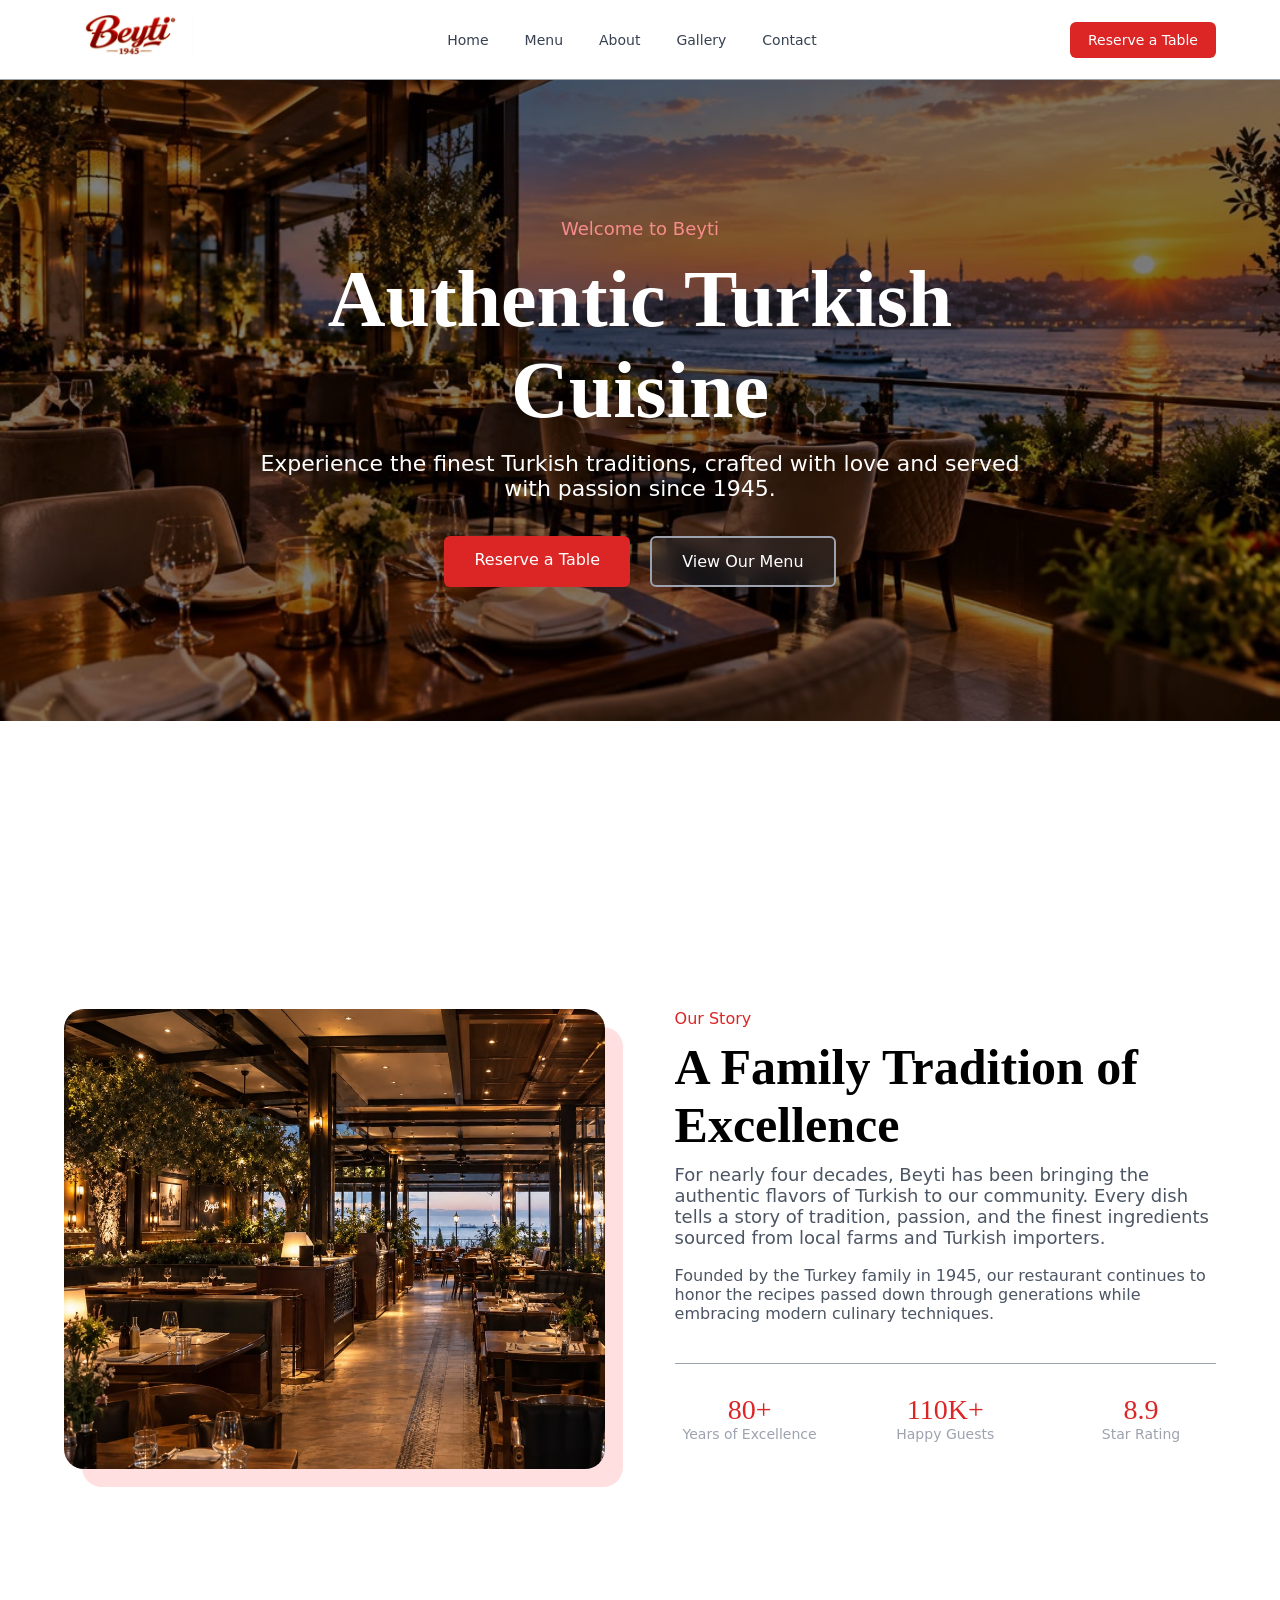
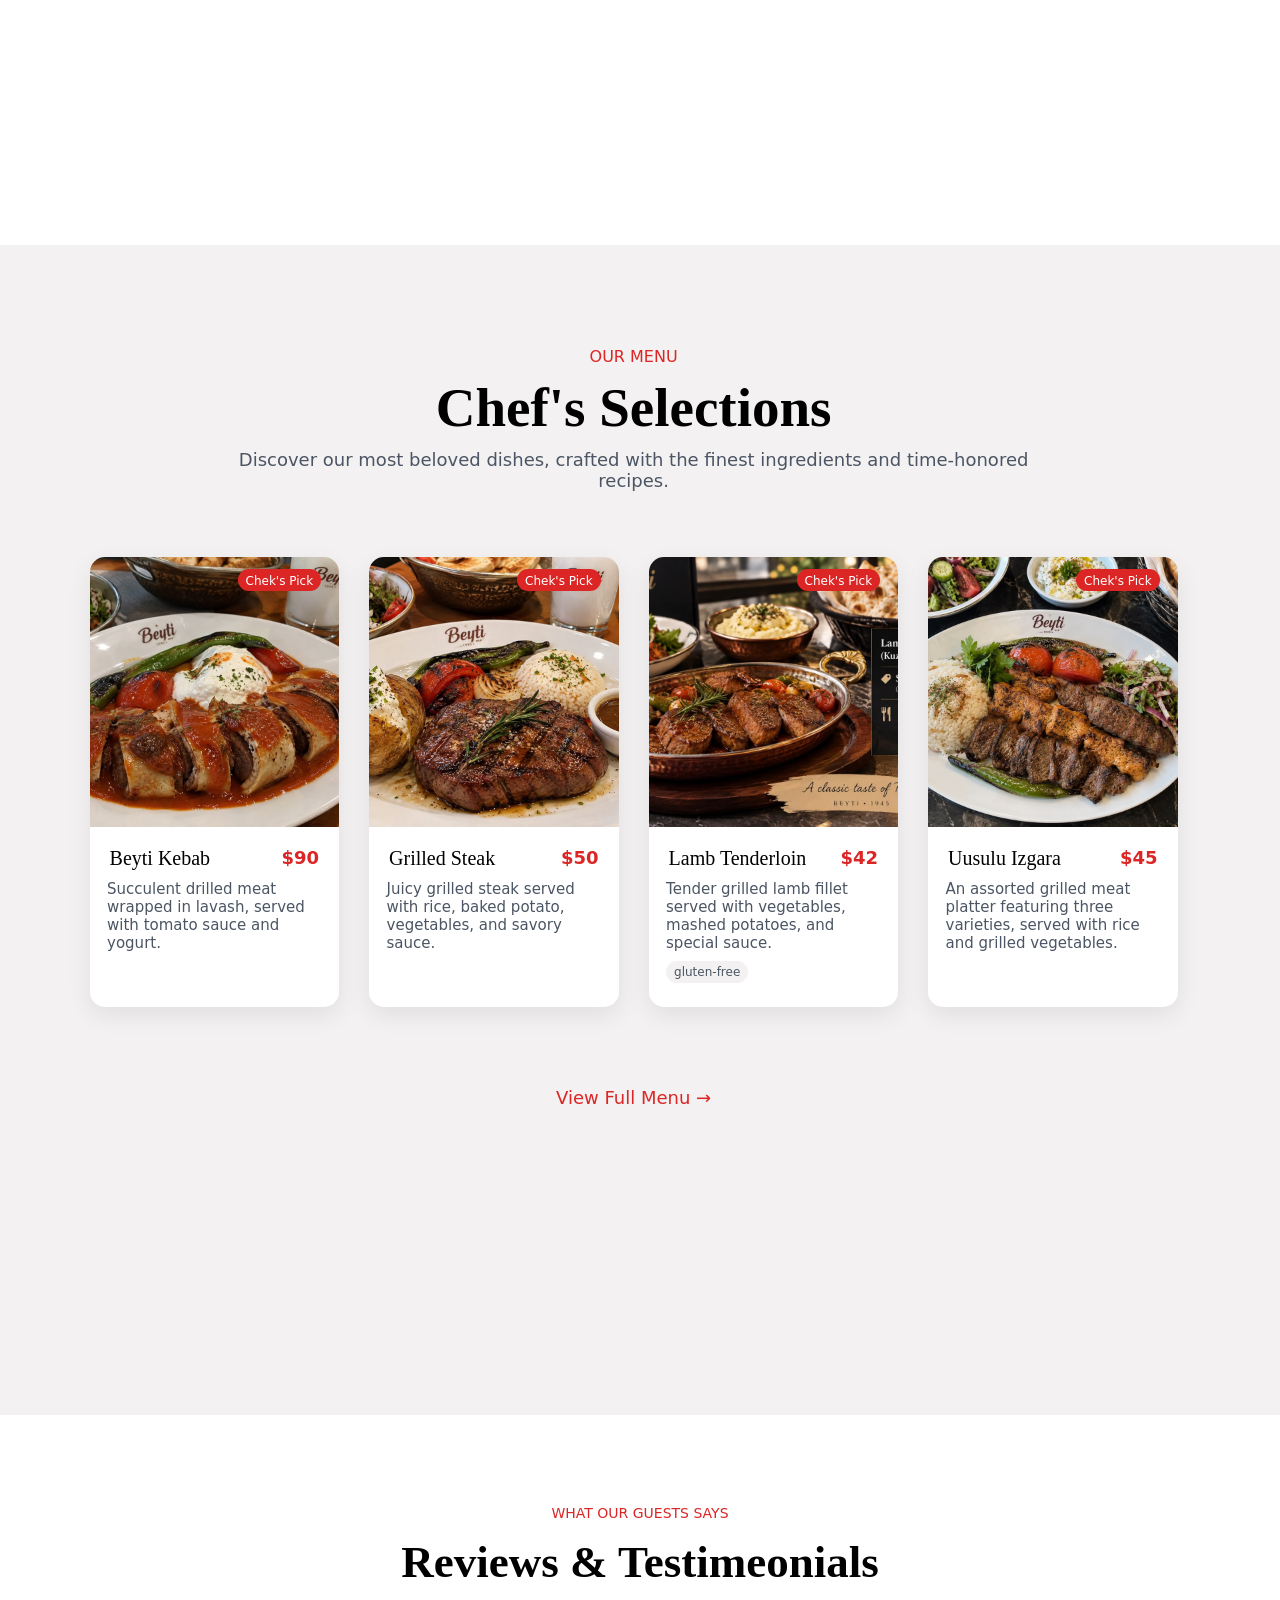
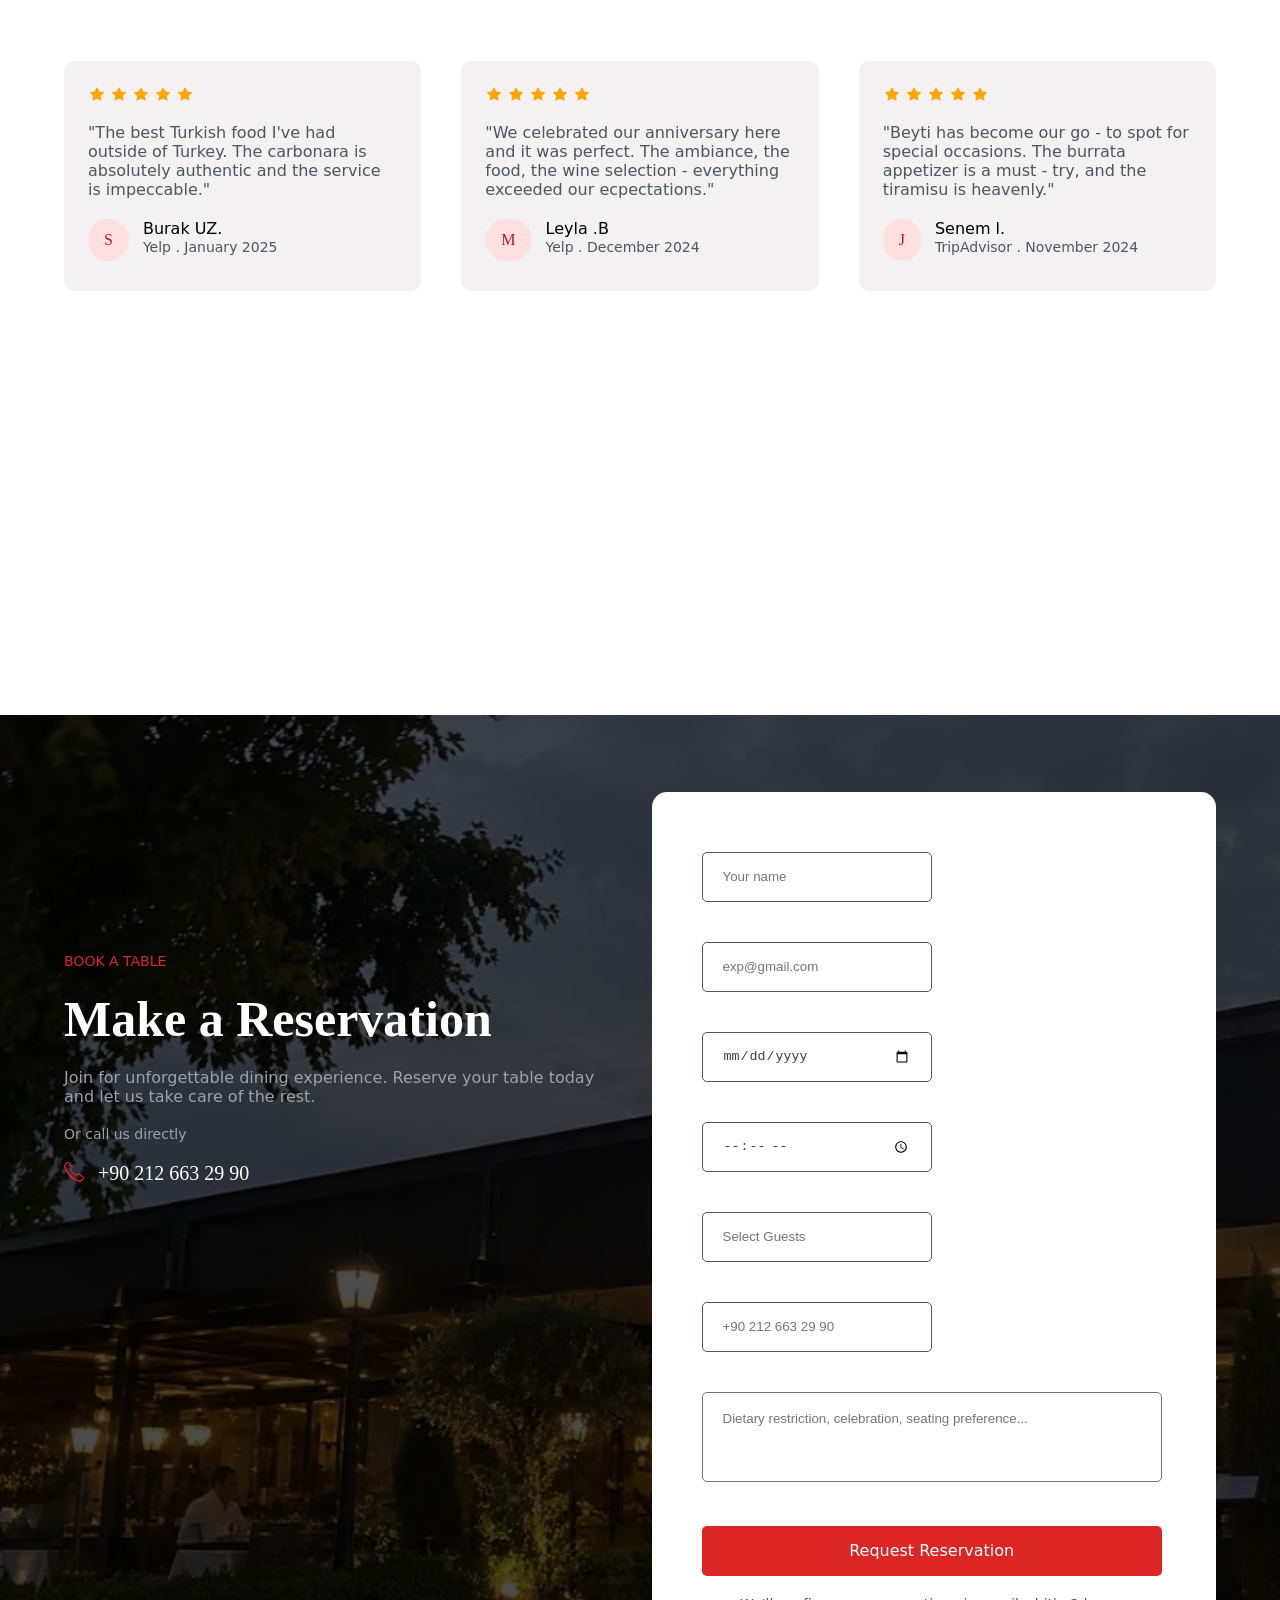
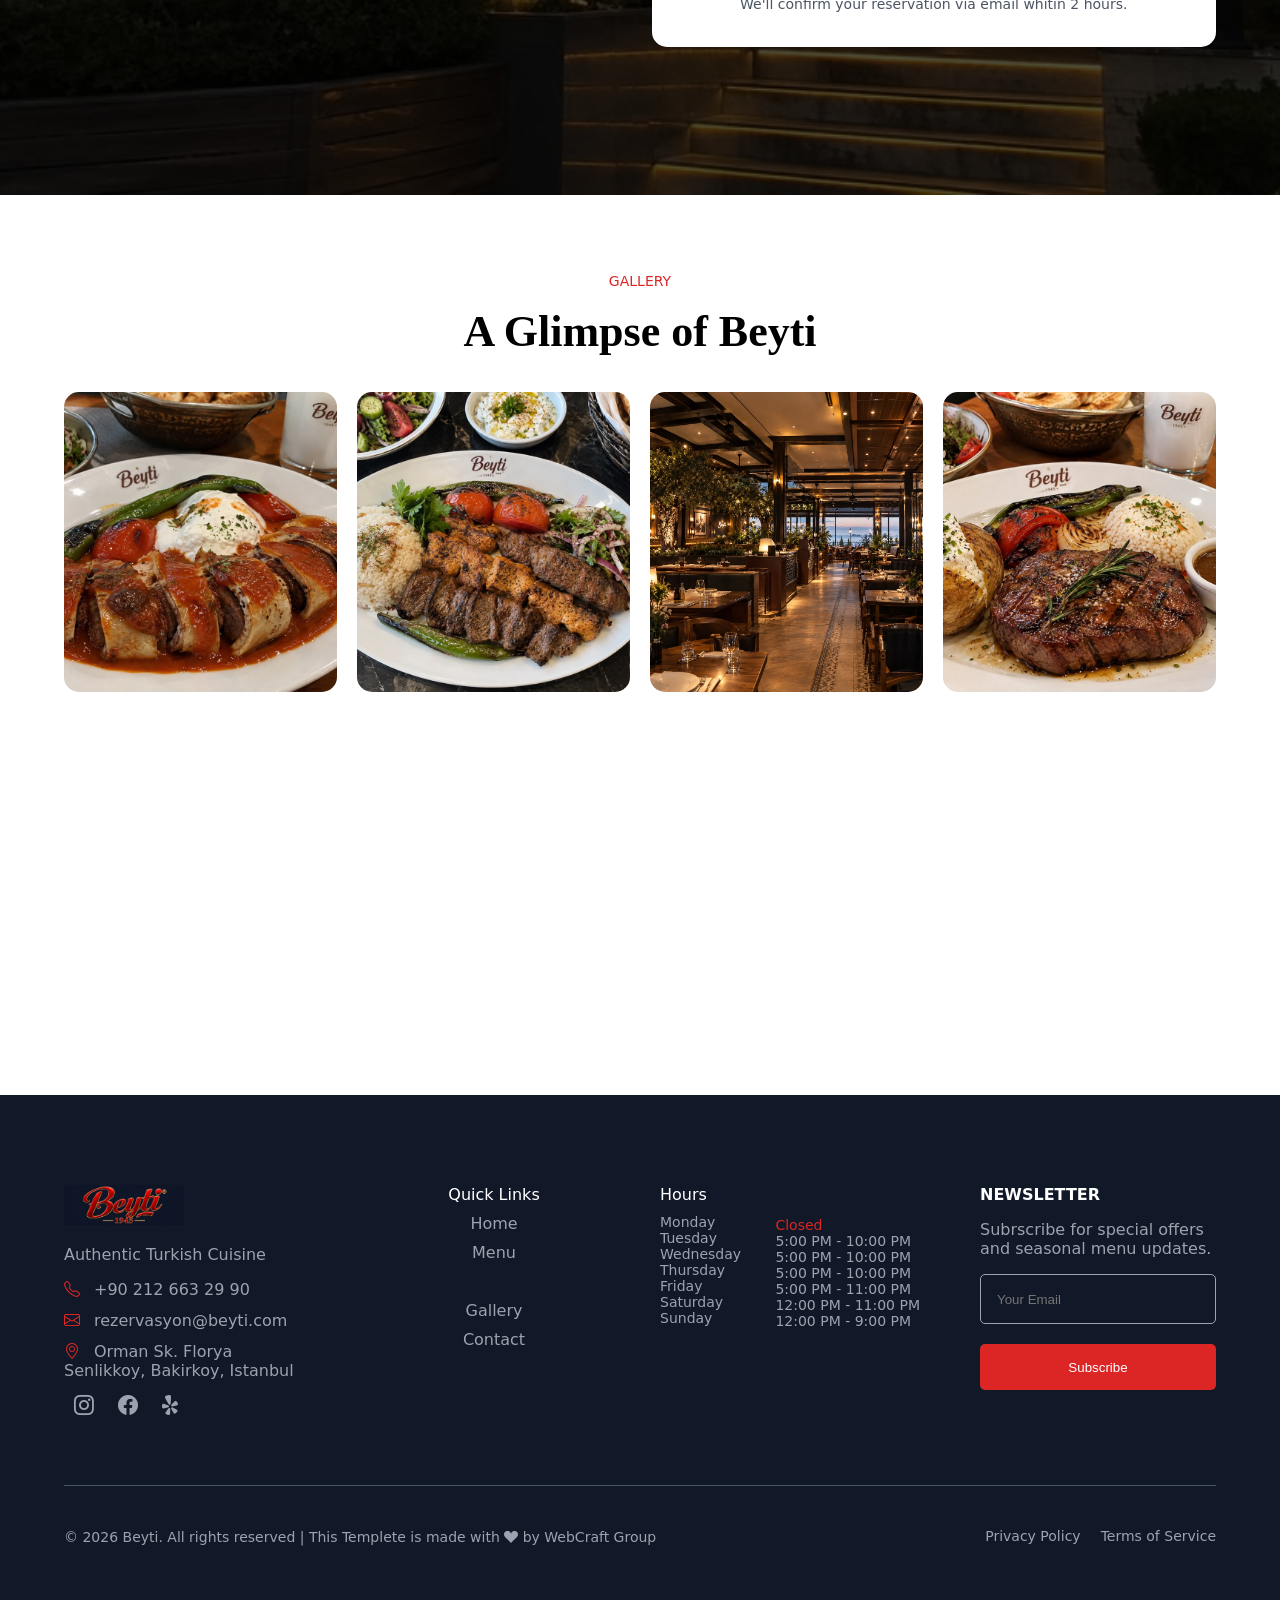
==== commit 1e4f2822: "about files" ====
--- a/index.html
+++ b/index.html
@@ -285,7 +285,7 @@
                             <li>Quick Links</li>
                             <li><a href="#">Home</a></li>
                             <li><a href="menu.html">Menu</a></li>
-                            <li><a href="">About</a></li>
+                            <li><a href=""></a></li>
                             <li><a href="gallery.html">Gallery</a></li>
                             <li><a href="contact.html">Contact</a></li>
                         </ul>
--- a/assets/css/master.css
+++ b/assets/css/master.css
@@ -3685,6 +3685,1329 @@
 /* ____Menu_Page_Ends_In_This_Line____ */
 
 
+
+
+
+
+
+
+/* _____About_Page_Starts_From_This_Line_____ */
+#About_Head{
+    width: 100%;
+    min-height: 80vh;
+    display: flex;
+    >img{
+        width: 100%;
+        height: 80vh;
+        filter: brightness(50%);
+        position: relative;
+    }
+    >section{
+        width: 100%;
+        height: 80vh;
+        position: absolute;
+        >nav{
+            width: 100%;
+            height: 80px;
+            border-bottom: 1px solid var(--footer-text);
+            position: fixed;  
+            background-color: white; 
+            top: 0;
+            left: 0;
+            z-index: 100;
+            >div{
+                width: 90%;
+                height: 100%;
+                margin-left: 5%;
+                display: flex;
+                justify-content: space-between;
+                align-items: center;
+                >figure{
+                    width: 130px;
+                    height: 50px;
+                    >img{
+                        width: 100%;
+                        height: 40px;
+                    }
+                }
+                >ul{
+                    display: flex;
+                    gap: 4px;
+                    >li{
+                        >a{
+                            padding: 12px 16px;
+                            font-family: var(--inter);
+                            font-size: 14px;
+                            color: var(--nav-color);
+                            font-weight: 500;
+                            transition: .3s;
+                        }
+                        &:hover>a{
+                            color: var(--contact-bg);
+                        }
+                    }
+                }
+                >a{
+                    padding: 10px 18px;
+                    background-color: var(--link-bg);
+                    font-family: var(--inter);
+                    color: white;
+                    font-weight: 500;
+                    font-size: 14px;
+                    border-radius: 6px;
+                    transition: .4s;
+                    &:hover{
+                        background-color: var(--contact-bg);
+                    }
+                }
+            }
+        }
+        >div{
+            width: 70%;
+            height: 200px;
+            margin: 14% auto;
+            text-align: center;
+            >span,p{
+                font-family: var(--inter);
+                font-weight: 500;
+            }
+            >span{
+                color: var(--text-red);
+                font-size: 14px;
+                letter-spacing: 1px;
+            }
+            >h1{
+                color: white;
+                font-size: 60px;
+                margin-block: 14px;
+            }
+            >p{
+                color: var(--lighter);
+                font-size: 18px;
+            }
+        }
+    }
+}
+/* ____End_Of_About_Head____ */
+
+#About_Photo{
+    width: 100%;
+    min-height: 110vh;
+    display: flex;
+    >div{
+        width: 90%;
+        height: 460px;
+        margin: 10% 5%;
+        display: flex;
+        justify-content: space-between;
+        >figure{
+            width: 47%;
+            height: 100%;
+            >img{
+                width: 100%;
+                height: 100%;
+                border-radius: 20px;
+                box-shadow: 18px 18px  var(--img-shadow);
+            }
+        }
+        >article{
+            width: 47%;
+            height: 100%;
+            >span,p{
+                font-family: var(--inter);
+            }
+            >span{
+                color: var(--link-bg);  
+                font-size: 16px;   
+                font-weight: 500;
+            }
+            >h2{
+                font-size: 50px;
+                margin-block: 10px;
+            }
+            >p{
+                color: var(--text-color);
+                &:nth-of-type(1){
+                    font-size: 18px;
+                    margin-bottom: 18px;
+                }
+            }
+            >section{
+                width: 100%;
+                height: 100px;
+                border-top: 1px solid var(--footer-text);
+                margin-top: 40px;
+                justify-content: space-between;
+                display: flex;
+                >div{
+                    width: 150px;
+                    height: 100px;
+                    display: block;
+                    text-align: center;
+                    margin-top: 30px;
+                    >span{
+                        color: var(--link-bg);
+                        font-family: var(--playfair);
+                        font-size: 28px;
+                    }
+                    >p{
+                        color: var(--footer-text);
+                        font-size: 14px;
+                        font-weight: 500;
+                    }
+                }
+            }
+        }
+    }
+}
+/* ____End_Of_About_Photo____ */
+#Our_Core_Values{
+    width: 100%;
+    min-height: 100vh;
+    background-color: var(--background-color);
+    display: flex;
+    >main{
+        width: 90%;
+        height: 440px;
+        margin: 7% auto;
+        .head_content{
+            width: 100%;
+            height: 160px;
+            text-align: center;
+            >span,p{
+                font-family: var(--inter);
+                font-weight: 500;
+            }
+            >span{
+                color: var(--link-bg);
+                font-size: 14px;
+                letter-spacing: 1px;
+            }
+            >h2{
+                font-size: 36px;
+                margin-block: 10px;
+            }
+            >p{
+                color: var(--text-color);
+                font-size: 17px;
+            }
+        }
+        .icon_Card{
+            width: 100%;
+            height: 274px;
+            display: grid;
+            grid-template-columns: repeat(4, 1fr);
+            grid-template-rows: repeat(1, 1fr);
+            gap: 24px;
+            text-align: center;
+            >div{
+                border-radius: 10px;
+                padding: 34px;
+                background-color: white;
+                box-shadow: 0 8px 25px rgba(0, 0, 0, 0.08);
+                >div{
+                    display: block;
+                    margin-block: 16px;
+                    >i{
+                        color: var(--contact-bg);
+                        font-size: 22px;
+                        background-color: var(--img-shadow);
+                        padding: 14px 16px;
+                        border-radius: 50px;
+                    }
+                }
+                >h3{
+                    font-size: 20px;
+                    margin-bottom: 10px;
+                }
+                >p{
+                    color: var(--text-color);
+                    font-family: var(--inter);
+                    font-weight: 500;
+                }
+            }
+        }
+    }
+}
+/* ____End_Of_Our_Core_Values____ */
+
+#Our_Cooks{
+    width: 100%;
+    min-height: 150vh;
+    >main{
+        width: 90%;
+        height: 140vh;
+        margin-left: 5%;
+        .cooks_head{
+            width: 100%;
+            height: 250px;
+            display: flex;
+            justify-content: center;
+            align-items: center;
+            >div{
+                text-align: center;
+                >span,p{
+                    font-family: var(--inter);
+                    font-weight: 500;
+                }
+                >span{
+                    font-size: 14px;
+                    letter-spacing: 1px;
+                    color: var(--link-bg);
+                }
+                >h2{
+                    margin-block: 14px;
+                    font-size: 34px;
+                }
+                >p{
+                    color: var(--text-color);
+                    font-size: 17px;
+                }
+            }
+        }
+        .cooks_photo{
+            width: 100%;
+            height: 600px;
+            >div{
+                width: 100%;
+                height: 100%;
+                display: grid;
+                grid-template-columns: repeat(3, 1fr);
+                grid-template-rows: repeat(1, 1fr);
+                gap: 30px;
+                >figure{
+                    background-color: var(--background-color);
+                    border-radius: 10px;
+                    overflow: hidden;
+                    >img{
+                        width: 100%;
+                        height: 70%;
+                    }
+                    >div{
+                        padding: 20px;
+                        >h3{
+                            font-size: 22px;
+                        }
+                        >span,p{
+                            font-family: var(--inter);
+                        }
+                        >span{
+                            color: var(--link-bg);
+                            font-weight: 500;
+                        }
+                        >p{
+                            color: var(--text-color);
+                            margin-top: 10px;
+                        }
+                    }
+                }
+            }
+        }
+    }
+}
+/* ____End_Of_Our_Cooks____ */
+#Welcome_Page{
+    width: 100%;
+    min-height: 50vh;
+    background-color: var(--link-bg);
+    display: flex;
+    justify-content: center;
+    align-items: center;
+    >div{
+        width: 600px;
+        height: 200px;
+        text-align: center;
+        >h2{
+            color: white;
+            font-size: 36px;
+            margin-bottom: 16px;
+        }
+        >p{
+            color: var(--lighter);
+            font-family: var(--inter);
+            margin-bottom: 45px;
+        }
+        >div{
+            >a{
+                padding: 16px 30px;
+                border-radius: 6px;
+                margin-top: 20px;
+                font-family: var(--inter);
+                font-weight: 500;
+                &:nth-of-type(1){
+                    background-color: white;
+                    color: var(--contact-bg);
+                }
+                &:nth-of-type(2){
+                    border: 1px solid var(--lighter);
+                    margin-left: 10px;
+                    color: white;
+                    transition: .4s;
+                    &:hover{
+                        background-color: rgba(50, 55, 65, 0.35);
+                    }
+                }
+            }
+        }
+    }
+}
+/* ____End_Of_Welcome_Page____ */
+#Quick_Links{
+    width: 100%;
+    min-height: 80vh;
+    background-color: var(--footer-bg);
+    display: flex;
+    >div{
+        width: 90%;
+        margin-left: 5%;
+        .links{
+            width: 100%;
+            height: 300px;
+            margin-top: 90px;
+            >div{
+                height: 100%;
+                display: grid;
+                grid-template-columns: repeat(4, 1fr);
+                grid-template-rows: repeat(1, 1fr);
+                gap: 30px;
+                >section{
+                    &:nth-of-type(1){  
+                        width: 300px;
+                        >img{
+                            width: 170px;
+                            height: 30px;
+                        }
+                        >p{
+                            color: var(--footer-text);
+                            font-family: var(--inter);
+                            margin-block: 16px;
+                        }
+                        >section{
+                            >div{
+                                margin-block: 12px;
+                                >i{
+                                    color: var(--link-bg);
+                                    margin-right: 10px;
+                                }
+                                >a{
+                                    color: var(--footer-text);
+                                    font-family: var(--inter);
+                                    transition: .3s;
+                                    &:hover{
+                                        color: var(--lighter);
+                                    }
+                                }
+                                >span{
+                                    color: var(--footer-text);
+                                    font-family: var(--inter);
+                                }
+                            }
+                        }
+                        >div{
+                            margin-block: 14px;
+                            >i{
+                                color: var(--footer-text);
+                                padding: 10px;
+                                font-size: 20px;
+                                transition: .3s;
+                                cursor: pointer;
+                                &:hover{
+                                    color: var(--lighter);
+                                }
+                            }
+                        }
+                    }
+                    &:nth-of-type(2){
+                        width: 200px;
+                        >ul{
+                            display: block;
+                            text-align: center;
+                            >li{
+                                margin-bottom: 10px;
+                                color: white;
+                                font-family: var(--inter);
+                                font-weight: 500;
+                                >a{
+                                    color: var(--footer-text);
+                                    padding: 4px 10px;
+                                    transition: .4s;
+                                    font-weight: normal;
+                                }
+                                &:hover>a{
+                                    border-bottom: 1px solid var(--last-text);
+                                    color: var(--lighter);
+                                }
+                            }
+                        }
+                    }
+                    &:nth-of-type(3){
+                        width: 260px;
+                        display: flex;
+                        justify-content: space-between;
+                        margin-right: 30px;
+                        >ul{
+                            display: block;
+                            >li{
+                                &:nth-of-type(1){
+                                    color: white;
+                                    font-weight: 500;
+                                    margin-bottom: 10px;
+                                    font-size: 16px;
+                                }
+                                font-family: var(--inter);
+                                color: var(--footer-text);
+                                font-size: 14px;
+                            }
+                            &:nth-of-type(2){
+                                margin-top: 32px;
+                                >li{
+                                    &:nth-of-type(1){
+                                        color: var(--link-bg);
+                                        margin-bottom: 0;
+                                        font-size: 14px;
+                                    }
+                                }
+                            }
+                        }
+                    }
+                    &:nth-of-type(4){
+                        display: block;
+                        >h4,p{
+                            font-family: var(--inter);
+                        }
+                        >h4{
+                            color: white;
+                        }
+                        >p{
+                            margin-block: 1rem;
+                            color: var(--footer-text);
+                        }
+                        >form{
+                            display: block;
+                            >input{
+                                width: 250px;
+                                height: 50px;
+                                padding: 1rem;
+                                border-radius: 5px;
+                                border: 1px solid var(--footer-text);
+                                background-color: transparent;
+                                color: var(--footer-text);
+                            }
+                            >button{
+                                width: 250px;
+                                height: 46px;
+                                margin-top: 20px;
+                                background-color: var(--link-bg);
+                                border: none;
+                                border-radius: 5px;
+                                color: white;
+                                cursor: pointer;
+                                transition: .3s;
+                                &:hover{
+                                    background-color: var(--contact-bg);
+                                }
+                            }
+                        }
+                    }
+                }
+            }
+        }
+        .footer_content{
+            width: 100%;
+            height: 60px;
+            border-top: 1px solid var(--text-color);
+            display: flex;
+            justify-content: space-between;
+            align-items: end;
+            >div{
+                >p,a{
+                    color: var(--footer-text);
+                    font-family: var(--inter);
+                    font-size: 14px;
+                }
+                >a{
+                    transition: .3s;
+                    &:nth-of-type(1){
+                        margin-right: 1rem;
+                    }
+                    &:hover{
+                        color: var(--lighter);
+                    }
+                }
+            }
+        }
+    }
+}
+/* ____End_Of_Quick_Links____ */
+/*  RESPONSIVE - ABOUT PAGE ONLY */
+/*TABLET*/
+@media (max-width: 992px){
+    /* ---------- ABOUT HEAD ---------- */
+    #About_Head{
+        min-height: 70vh;
+        >img{
+            height: 70vh;
+        }
+
+        >section{
+            height: 70vh;
+            >nav{
+                height: 70px;
+                >div{
+                    width: 90%;
+                    margin-left: 5%;
+                    >figure{
+                        width: 140px;
+                        height: 35px;
+                        >img{
+                            height: 35px;
+                        }
+                    }
+
+                    >ul{
+                        gap: 0;
+
+                        >li{
+                            >a{
+                                padding: 10px 8px;
+                                font-size: 13px;
+                            }
+                        }
+                    }
+
+                    >a{
+                        padding: 9px 12px;
+                        font-size: 13px;
+                    }
+                }
+            }
+
+            >div{
+                width: 85%;
+                margin: 20% auto;
+
+                >h1{
+                    font-size: 48px;
+                }
+
+                >p{
+                    font-size: 16px;
+                }
+            }
+        }
+    }
+
+    /* ---------- ABOUT PHOTO ---------- */
+
+    #About_Photo{
+        min-height: auto;
+
+        >div{
+            width: 90%;
+            height: auto;
+            margin: 10% 5%;
+            gap: 40px;
+
+            >figure{
+                width: 48%;
+                height: 400px;
+            }
+
+            >article{
+                width: 48%;
+                height: auto;
+
+                >h2{
+                    font-size: 38px;
+                }
+
+                >p{
+                    &:nth-of-type(1){
+                        font-size: 16px;
+                    }
+                }
+
+                >section{
+                    margin-top: 25px;
+
+                    >div{
+                        width: 30%;
+
+                        >span{
+                            font-size: 24px;
+                        }
+                    }
+                }
+            }
+        }
+    }
+
+    /* ---------- CORE VALUES ---------- */
+
+    #Our_Core_Values{
+        min-height: auto;
+
+        >main{
+            width: 90%;
+            height: auto;
+            margin: 8% auto;
+
+            .head_content{
+                height: auto;
+                margin-bottom: 35px;
+
+                >h2{
+                    font-size: 32px;
+                }
+
+                >p{
+                    font-size: 16px;
+                }
+            }
+
+            .icon_Card{
+                height: auto;
+                grid-template-columns: repeat(2, 1fr);
+                grid-template-rows: repeat(2, 1fr);
+                gap: 20px;
+
+                >div{
+                    padding: 25px;
+                }
+            }
+        }
+    }
+
+    /* ---------- OUR COOKS ---------- */
+
+    #Our_Cooks{
+        min-height: auto;
+
+        >main{
+            width: 90%;
+            height: auto;
+            margin-left: 5%;
+
+            .cooks_head{
+                height: 220px;
+
+                >div{
+                    >h2{
+                        font-size: 32px;
+                    }
+
+                    >p{
+                        font-size: 16px;
+                    }
+                }
+            }
+
+            .cooks_photo{
+                height: auto;
+
+                >div{
+                    grid-template-columns: repeat(2, 1fr);
+                    grid-template-rows: auto;
+                    gap: 20px;
+
+                    >figure{
+                        height: auto;
+
+                        >img{
+                            height: 300px;
+                            object-fit: cover;
+                        }
+
+                        >div{
+                            padding: 18px;
+
+                            >h3{
+                                font-size: 20px;
+                            }
+                        }
+                    }
+                }
+            }
+        }
+    }
+
+    /* ---------- WELCOME ---------- */
+
+    #Welcome_Page{
+        min-height: 45vh;
+
+        >div{
+            width: 80%;
+            height: auto;
+
+            >h2{
+                font-size: 32px;
+            }
+
+            >p{
+                font-size: 15px;
+
+                >br{
+                    display: none;
+                }
+            }
+        }
+    }
+
+    /* ---------- FOOTER - ABOUT ONLY ---------- */
+
+    #Welcome_Page ~ #Quick_Links{
+
+        >div{
+            width: 90%;
+            margin-left: 5%;
+
+            .links{
+                height: auto;
+                margin-top: 70px;
+                margin-bottom: 50px;
+
+                >div{
+                    grid-template-columns: repeat(2, 1fr);
+                    grid-template-rows: auto;
+                    gap: 45px;
+
+                    >section{
+
+                        &:nth-of-type(1){
+                            width: 100%;
+                        }
+
+                        &:nth-of-type(2){
+                            width: 100%;
+
+                            >ul{
+                                text-align: left;
+                            }
+                        }
+
+                        &:nth-of-type(3){
+                            width: 100%;
+                            margin-right: 0;
+                        }
+
+                        &:nth-of-type(4){
+                            width: 100%;
+
+                            >form{
+
+                                >input,
+                                >button{
+                                    width: 100%;
+                                    max-width: 250px;
+                                }
+                            }
+                        }
+                    }
+                }
+            }
+
+            .footer_content{
+                height: auto;
+                min-height: 70px;
+                padding: 15px 0;
+            }
+        }
+    }
+}
+
+/* MOBILE */
+
+@media (max-width: 600px){
+    /* ---------- ABOUT HEAD ---------- */
+    #About_Head{
+        min-height: 70vh;
+        >img{
+            height: 70vh;
+            object-fit: cover;
+        }
+
+        >section{
+            height: 70vh;
+
+            >nav{
+                height: 65px;
+
+                >div{
+                    width: 90%;
+                    margin-left: 5%;
+
+                    >figure{
+                        width: 125px;
+                        height: 32px;
+
+                        >img{
+                            height: 32px;
+                        }
+                    }
+
+                    >#menu{
+                        display: none;
+                    }
+
+                    >.hamburger{
+                        display: block;
+                        font-size: 27px;
+                        cursor: pointer;
+                        color: var(--nav-color);
+                        order: 3;
+                    }
+
+                    >ul{
+                        display: none;
+                    }
+
+                    >#menu:checked ~ .nav-links{
+                        display: block;
+                        position: absolute;
+                        top: 65px;
+                        left: 0;
+                        width: 100%;
+                        background-color: white;
+                        padding: 15px 0;
+                        box-shadow: 0 8px 20px rgba(0,0,0,.08);
+
+                        >li{
+                            text-align: center;
+                            margin: 5px 0;
+
+                            >a{
+                                display: block;
+                                padding: 12px;
+                                font-size: 14px;
+                            }
+                        }
+                    }
+
+                    >a{
+                        display: none;
+                    }
+                }
+            }
+
+            >div{
+                width: 90%;
+                height: auto;
+                margin: 0;
+                position: absolute;
+                top: 50%;
+                left: 50%;
+                transform: translate(-50%, -50%);
+
+                >span{
+                    font-size: 12px;
+                }
+
+                >h1{
+                    font-size: 38px;
+                    line-height: 1.2;
+                    margin-block: 10px;
+                }
+
+                >p{
+                    font-size: 15px;
+                    line-height: 1.6;
+                }
+            }
+        }
+    }
+
+    /* ---------- ABOUT PHOTO ---------- */
+
+    #About_Photo{
+        min-height: auto;
+        >div{
+            width: 90%;
+            height: auto;
+            margin: 70px 5%;
+            display: flex;
+            flex-direction: column;
+            gap: 45px;
+
+            >figure{
+                width: 100%;
+                height: 330px;
+
+                >img{
+                    width: 100%;
+                    height: 100%;
+                    object-fit: cover;
+                    box-shadow: 10px 10px var(--img-shadow);
+                }
+            }
+
+            >article{
+                width: 100%;
+                height: auto;
+                >span{
+                    font-size: 14px;
+                }
+
+                >h2{
+                    font-size: 32px;
+                    line-height: 1.3;
+                }
+
+                >p{
+                    line-height: 1.7;
+
+                    &:nth-of-type(1){
+                        font-size: 15px;
+                    }
+                }
+
+                >section{
+                    height: auto;
+                    margin-top: 30px;
+                    padding-top: 20px;
+
+                    >div{
+                        width: 33%;
+                        height: auto;
+                        margin-top: 10px;
+
+                        >span{
+                            font-size: 23px;
+                        }
+
+                        >p{
+                            font-size: 12px;
+                        }
+                    }
+                }
+            }
+        }
+    }
+
+    /* ---------- CORE VALUES ---------- */
+
+    #Our_Core_Values{
+        min-height: auto;
+        padding: 70px 0;
+
+        >main{
+            width: 90%;
+            height: auto;
+            margin: 0 5%;
+
+            .head_content{
+                height: auto;
+                margin-bottom: 35px;
+
+                >span{
+                    font-size: 12px;
+                }
+
+                >h2{
+                    font-size: 30px;
+                }
+
+                >p{
+                    font-size: 14px;
+                    line-height: 1.7;
+                }
+            }
+
+            .icon_Card{
+                width: 100%;
+                height: auto;
+                display: grid;
+                grid-template-columns: 1fr;
+                grid-template-rows: auto;
+                gap: 18px;
+
+                >div{
+                    width: 100%;
+                    padding: 28px 20px;
+
+                    >div{
+                        margin-block: 12px;
+                    }
+
+                    >h3{
+                        font-size: 19px;
+                    }
+
+                    >p{
+                        font-size: 14px;
+                        line-height: 1.6;
+                    }
+                }
+            }
+        }
+    }
+
+    /* ---------- OUR COOKS ---------- */
+
+    #Our_Cooks{
+        min-height: auto;
+        padding-bottom: 70px;
+
+        >main{
+            width: 90%;
+            height: auto;
+            margin-left: 5%;
+
+            .cooks_head{
+                width: 100%;
+                height: 220px;
+
+                >div{
+                    width: 100%;
+
+                    >span{
+                        font-size: 11px;
+                    }
+
+                    >h2{
+                        font-size: 30px;
+                    }
+
+                    >p{
+                        font-size: 14px;
+                        line-height: 1.7;
+                    }
+                }
+            }
+
+            .cooks_photo{
+                width: 100%;
+                height: auto;
+
+                >div{
+                    display: grid;
+                    grid-template-columns: 1fr;
+                    grid-template-rows: auto;
+                    gap: 25px;
+
+                    >figure{
+                        width: 100%;
+                        height: auto;
+
+                        >img{
+                            width: 100%;
+                            height: 300px;
+                            object-fit: cover;
+                        }
+
+                        >div{
+                            padding: 20px;
+
+                            >h3{
+                                font-size: 21px;
+                                margin-bottom: 8px;
+                            }
+
+                            >span{
+                                font-size: 14px;
+                            }
+
+                            >p{
+                                font-size: 14px;
+                                line-height: 1.7;
+                            }
+                        }
+                    }
+                }
+            }
+        }
+    }
+
+    /* ---------- WELCOME PAGE ---------- */
+
+    #Welcome_Page{
+        min-height: 50vh;
+        padding: 60px 0;
+
+        >div{
+            width: 90%;
+            height: auto;
+
+            >h2{
+                font-size: 30px;
+                line-height: 1.3;
+            }
+
+            >p{
+                font-size: 14px;
+                line-height: 1.7;
+                margin-bottom: 35px;
+
+                >br{
+                    display: none;
+                }
+            }
+
+            >div{
+
+                >a{
+                    display: block;
+                    width: 100%;
+                    max-width: 250px;
+                    margin: 12px auto !important;
+                    padding: 14px 20px;
+                    text-align: center;
+                }
+            }
+        }
+    }
+
+    /*FOOTER*/
+    #Welcome_Page ~ #Quick_Links{
+        min-height: auto;
+        >div{
+            width: 90%;
+            margin-left: 5%;
+            .links{
+                width: 100%;
+                height: auto;
+                margin-top: 60px;
+                margin-bottom: 40px;
+                >div{
+                    display: grid;
+                    grid-template-columns: 1fr;
+                    grid-template-rows: auto;
+                    gap: 40px;
+
+                    >section{
+
+                        &:nth-of-type(1){
+                            width: 100%;
+
+                            >img{
+                                width: 160px;
+                            }
+
+                            >p{
+                                font-size: 14px;
+                            }
+                        }
+
+                        &:nth-of-type(2){
+                            width: 100%;
+
+                            >ul{
+                                text-align: left;
+
+                                >li{
+                                    margin-bottom: 8px;
+                                }
+                            }
+                        }
+
+                        &:nth-of-type(3){
+                            width: 100%;
+                            margin-right: 0;
+
+                            >ul{
+                                width: 48%;
+                            }
+                        }
+
+                        &:nth-of-type(4){
+                            width: 100%;
+
+                            >p{
+                                font-size: 14px;
+                                line-height: 1.6;
+                            }
+
+                            >form{
+
+                                >input{
+                                    width: 100%;
+                                    height: 48px;
+                                }
+
+                                >button{
+                                    width: 100%;
+                                    height: 46px;
+                                    margin-top: 12px;
+                                }
+                            }
+                        }
+                    }
+                }
+            }
+
+            /* Footer*/
+
+            .footer_content{
+                width: 100%;
+                height: auto;
+                min-height: 100px;
+                padding: 15px 0;
+                display: flex;
+                flex-direction: column;
+                justify-content: center;
+                align-items: center;
+                gap: 8px;
+                text-align: center;
+
+                >div{
+
+                    >p,
+                    >a{
+                        font-size: 11px;
+                        line-height: 1.6;
+                    }
+
+                    >p{
+                        margin: 0;
+                    }
+
+                    >a{
+                        margin: 0 5px !important;
+                    }
+                }
+            }
+        }
+    }
+}
+
+/*  VERY SMALL MOBILE*/
+
+@media (max-width: 400px){
+    #About_Head{
+        >section{
+            >div{
+                >h1{
+                    font-size: 33px;
+                }
+                >p{
+                    font-size: 14px;
+                }
+            }
+        }
+    }
+
+    #About_Photo{
+        >div{
+            >figure{
+                height: 280px;
+            }
+            >article{
+                >h2{
+                    font-size: 28px;
+                }
+            }
+        }
+    }
+
+    #Welcome_Page{
+        >div{
+
+            >h2{
+                font-size: 27px;
+            }
+        }
+    }
+}
 
 
 
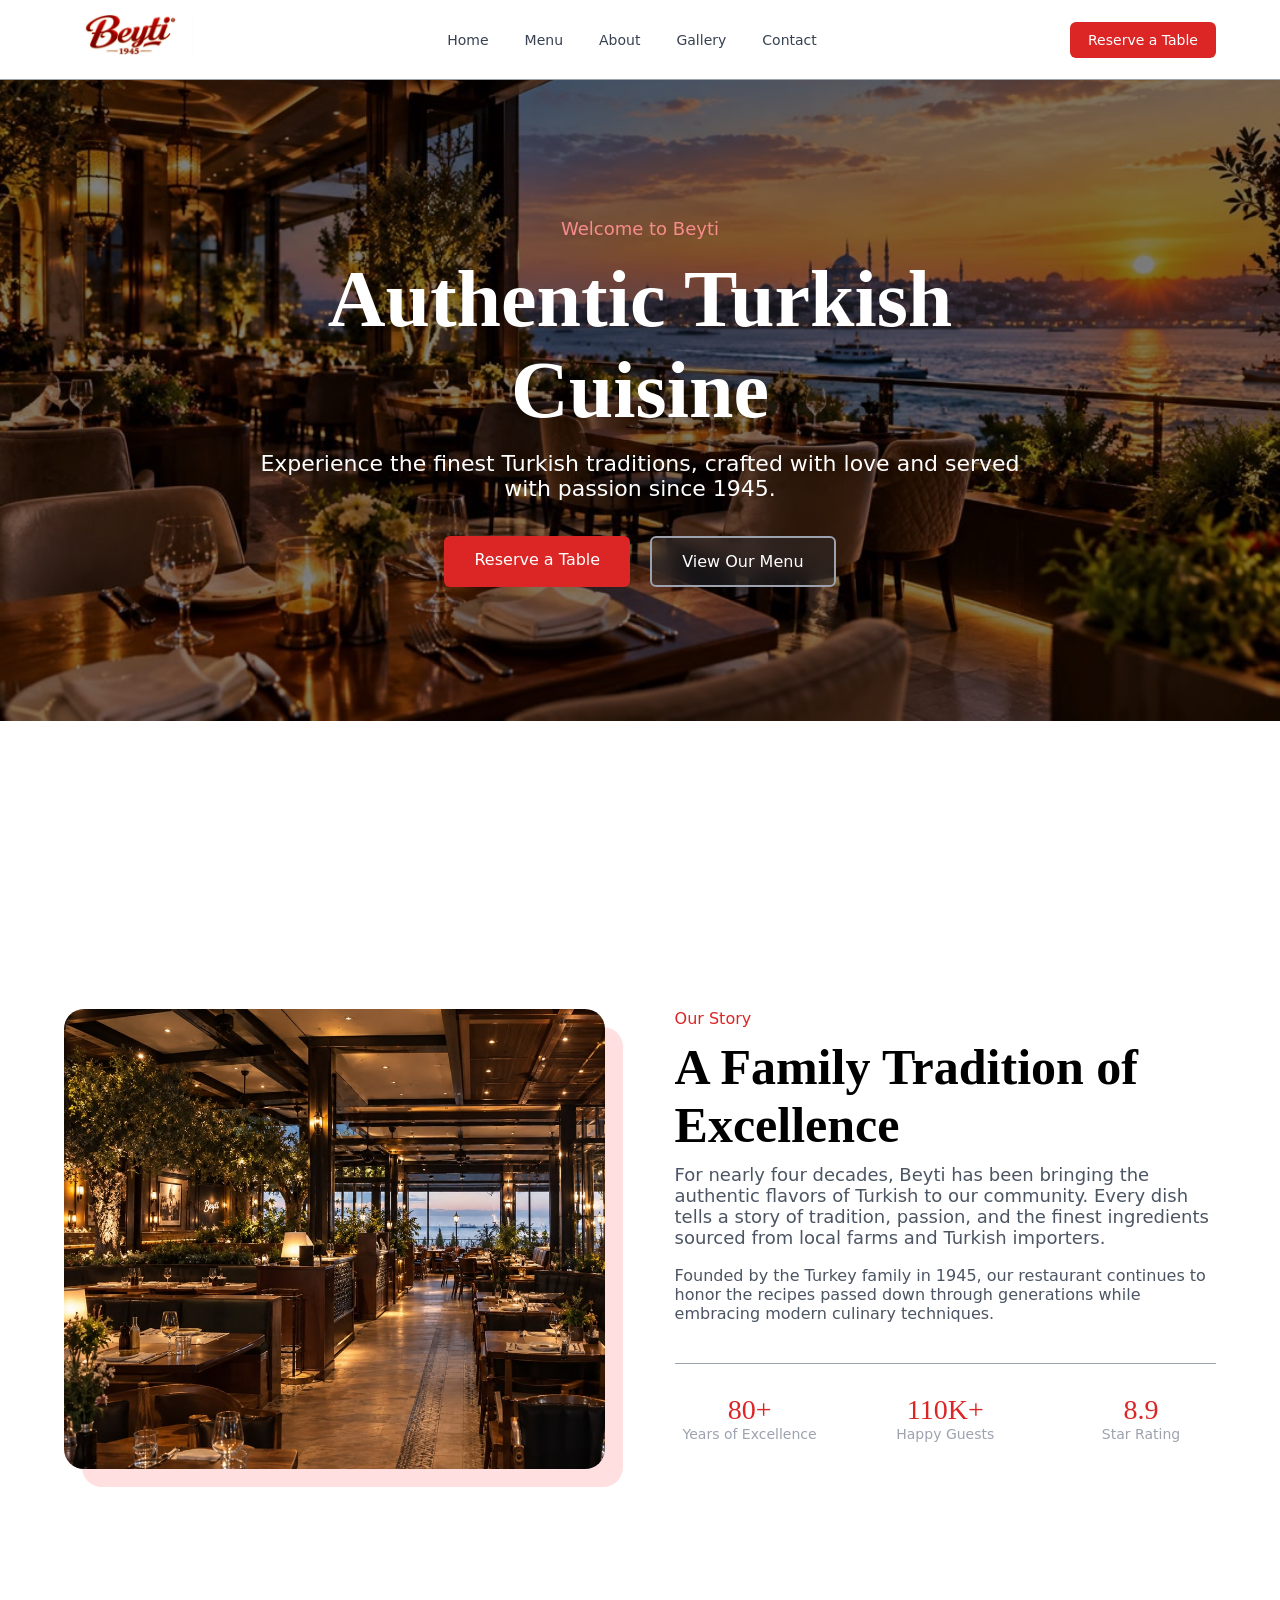
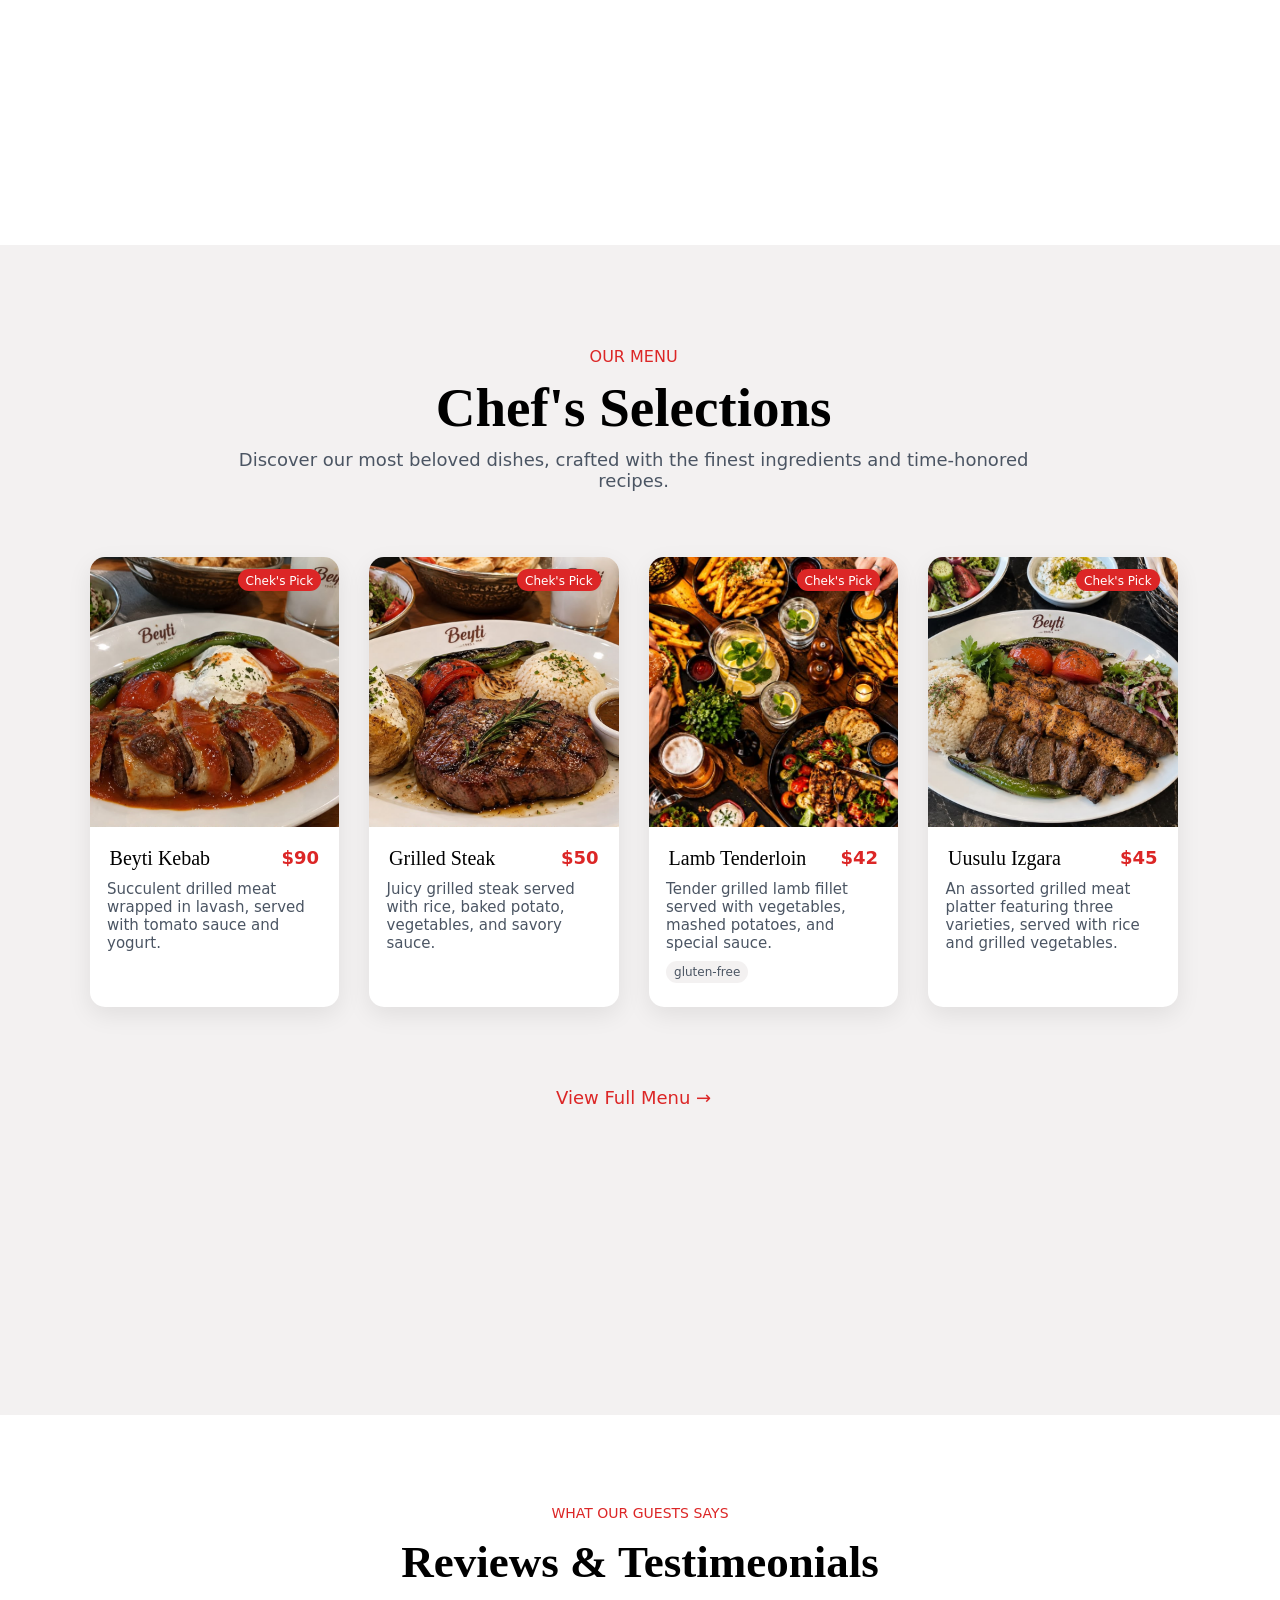
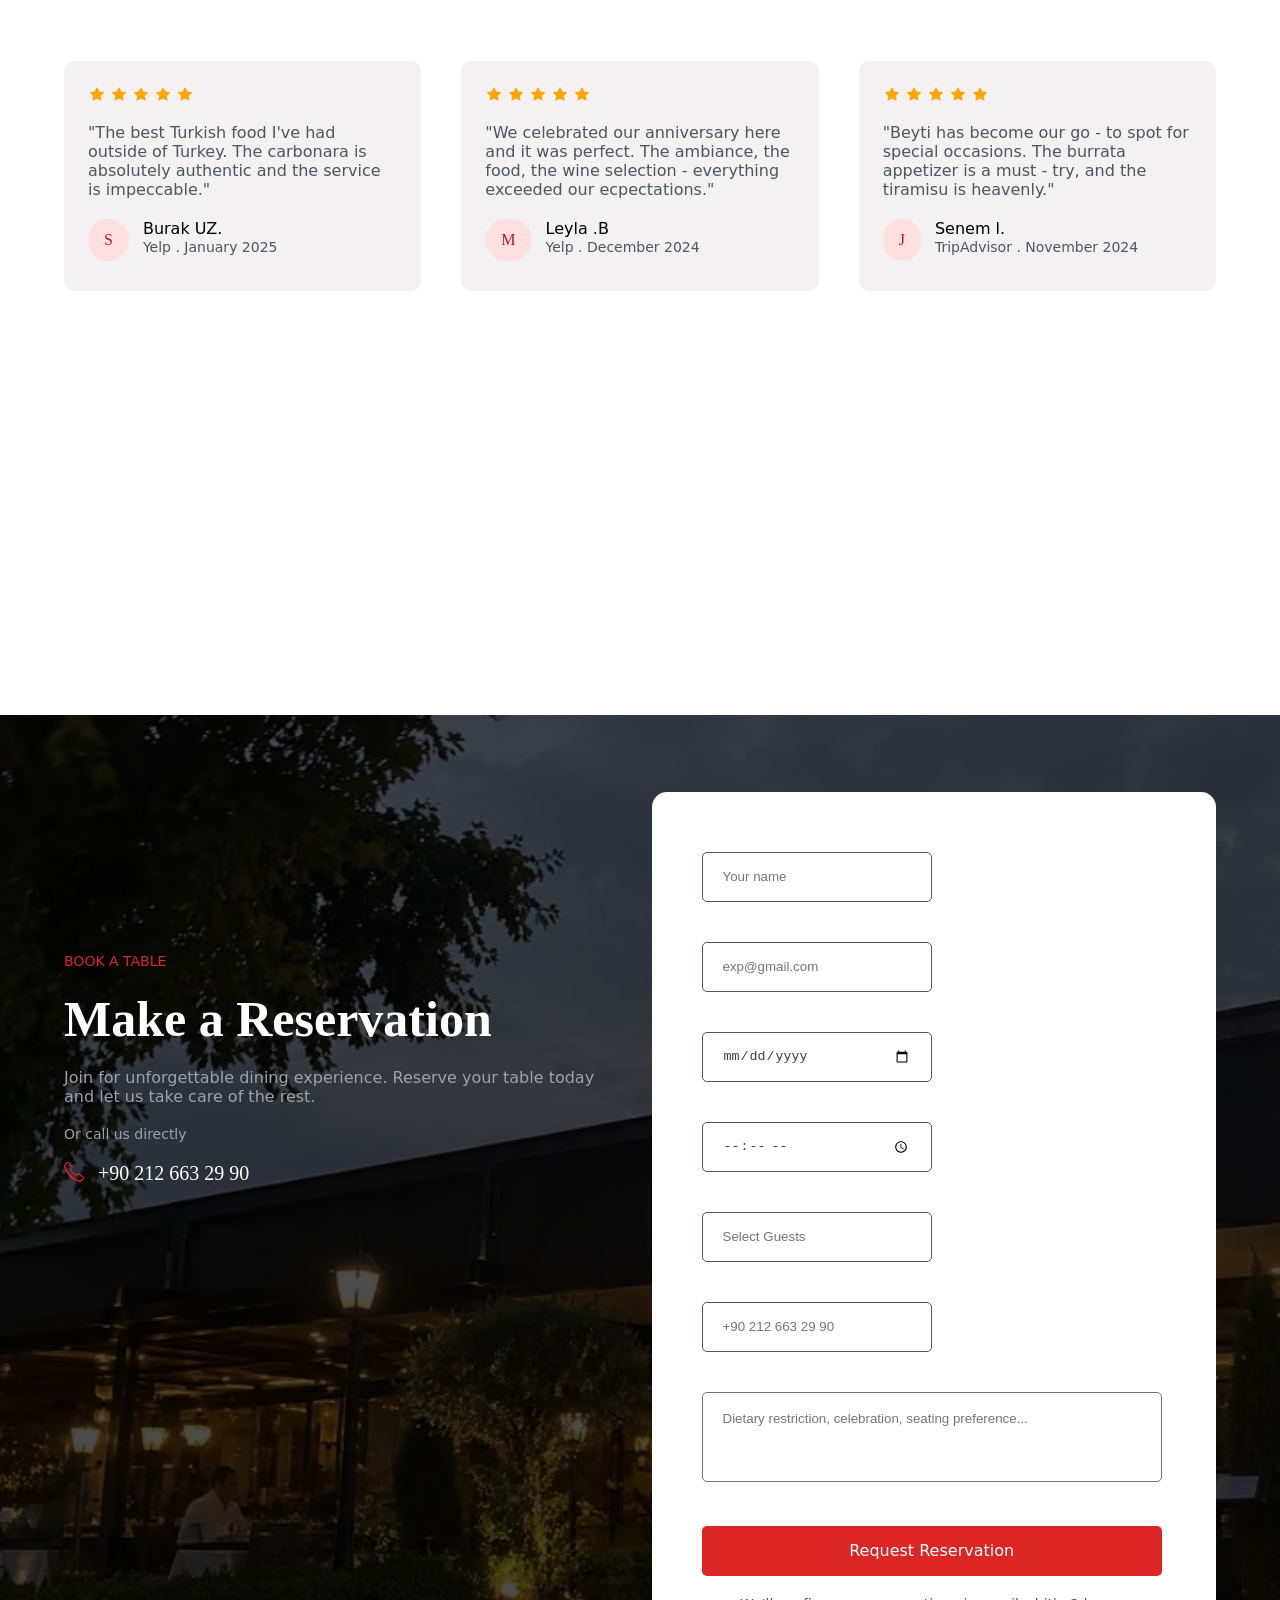
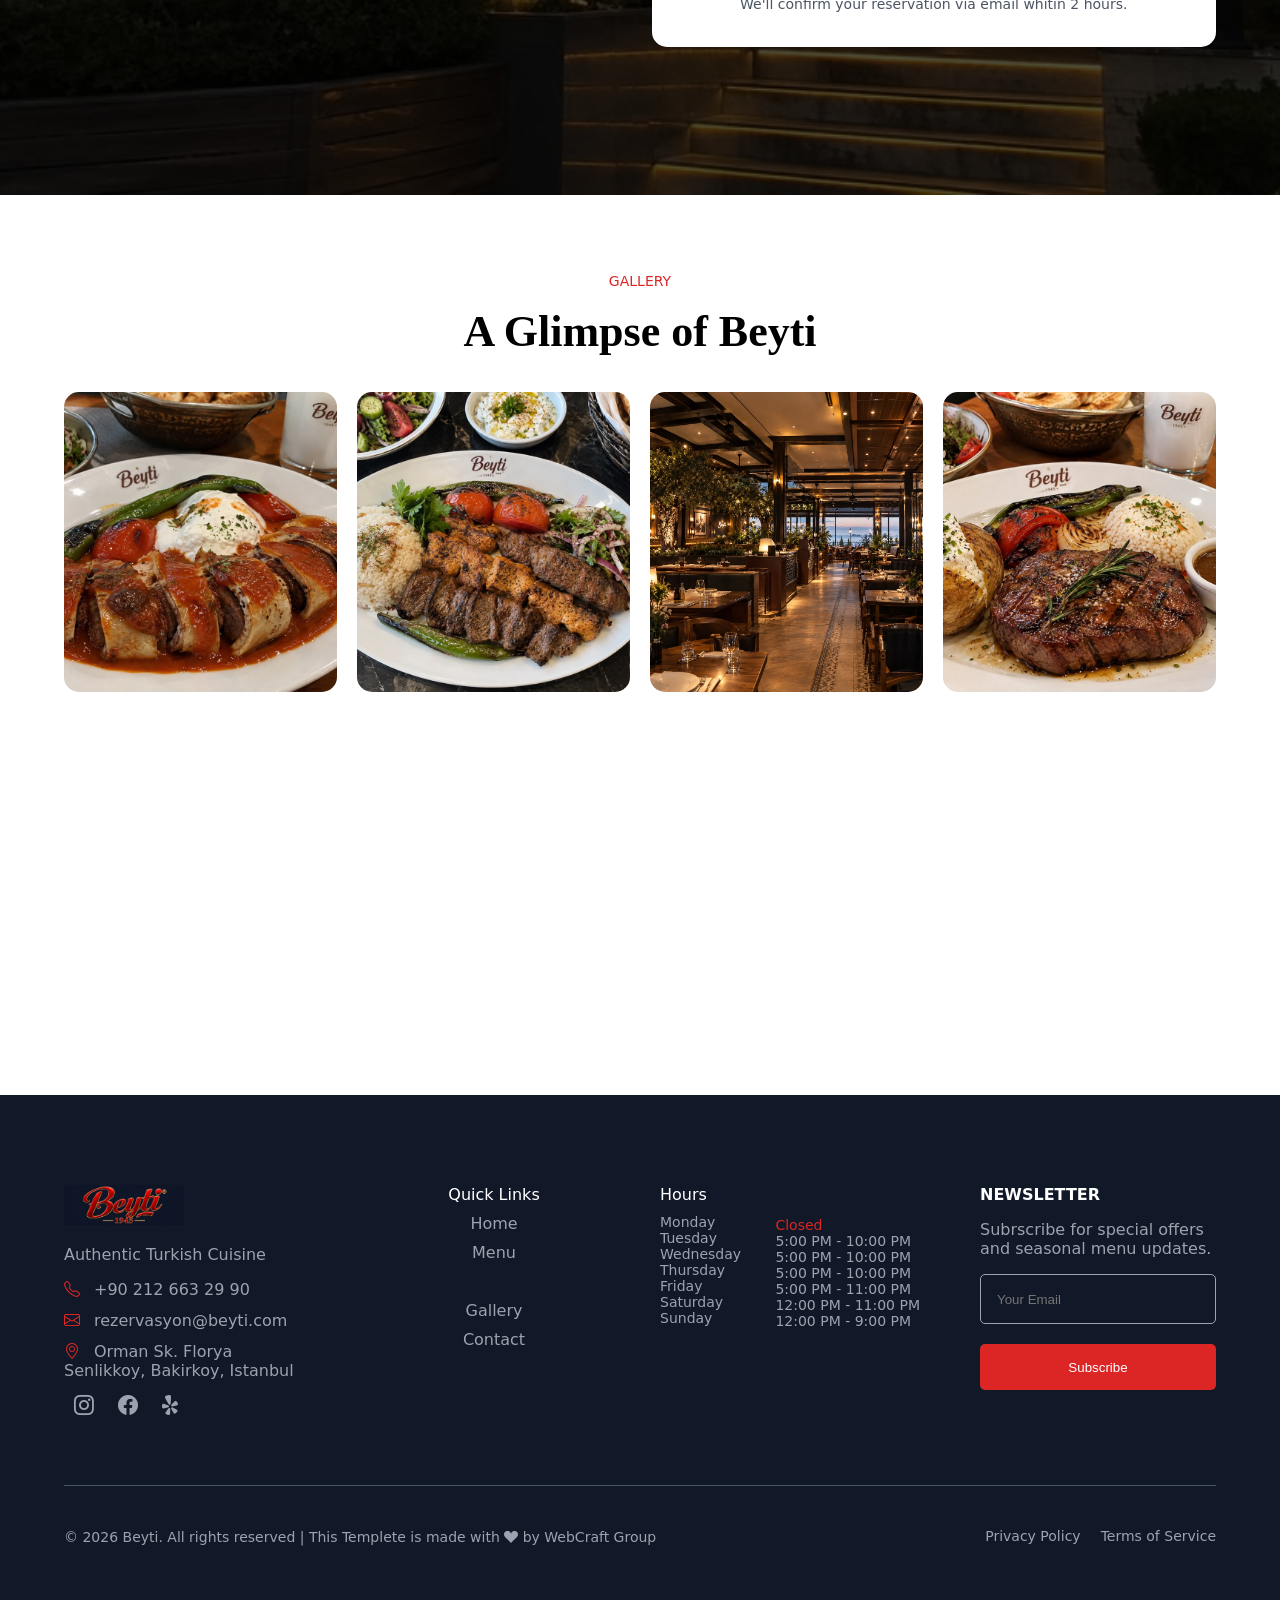
==== commit f99243ba: "photoes" ====
--- a/index.html
+++ b/index.html
@@ -111,7 +111,7 @@
                 </article>
                 <article>
                     <figure>
-                        <img src="assets/img/WhatsApp Image 2026-09-18 at 2.15.02 PM.jpeg" alt="">
+                        <img src="assets/img/WhatsApp Image 2026-09-22 at 5.57.11 AM.jpeg" alt="">
                         <div>
                             <span>Chek's Pick</span>
                         </div>
@@ -285,7 +285,7 @@
                             <li>Quick Links</li>
                             <li><a href="#">Home</a></li>
                             <li><a href="menu.html">Menu</a></li>
-                            <li><a href=""></a></li>
+                            <li><a href="about.html"></a></li>
                             <li><a href="gallery.html">Gallery</a></li>
                             <li><a href="contact.html">Contact</a></li>
                         </ul>
--- a/assets/css/master.css
+++ b/assets/css/master.css
@@ -3691,6 +3691,8 @@
 
 
 
+
+
 /* _____About_Page_Starts_From_This_Line_____ */
 #About_Head{
     width: 100%;
@@ -3790,6 +3792,7 @@
 }
 /* ____End_Of_About_Head____ */
 
+
 #About_Photo{
     width: 100%;
     min-height: 110vh;
@@ -3860,6 +3863,8 @@
         }
     }
 }
+
+
 /* ____End_Of_About_Photo____ */
 #Our_Core_Values{
     width: 100%;
@@ -3929,6 +3934,8 @@
         }
     }
 }
+
+
 /* ____End_Of_Our_Core_Values____ */
 
 #Our_Cooks{
@@ -4005,6 +4012,8 @@
         }
     }
 }
+
+
 /* ____End_Of_Our_Cooks____ */
 #Welcome_Page{
     width: 100%;
@@ -4052,6 +4061,8 @@
     }
 }
 /* ____End_Of_Welcome_Page____ */
+
+
 #Quick_Links{
     width: 100%;
     min-height: 80vh;
@@ -4238,6 +4249,8 @@
         }
     }
 }
+
+
 /* ____End_Of_Quick_Links____ */
 /*  RESPONSIVE - ABOUT PAGE ONLY */
 /*TABLET*/
@@ -5008,6 +5021,8 @@
         }
     }
 }
+
+
 
 
 
